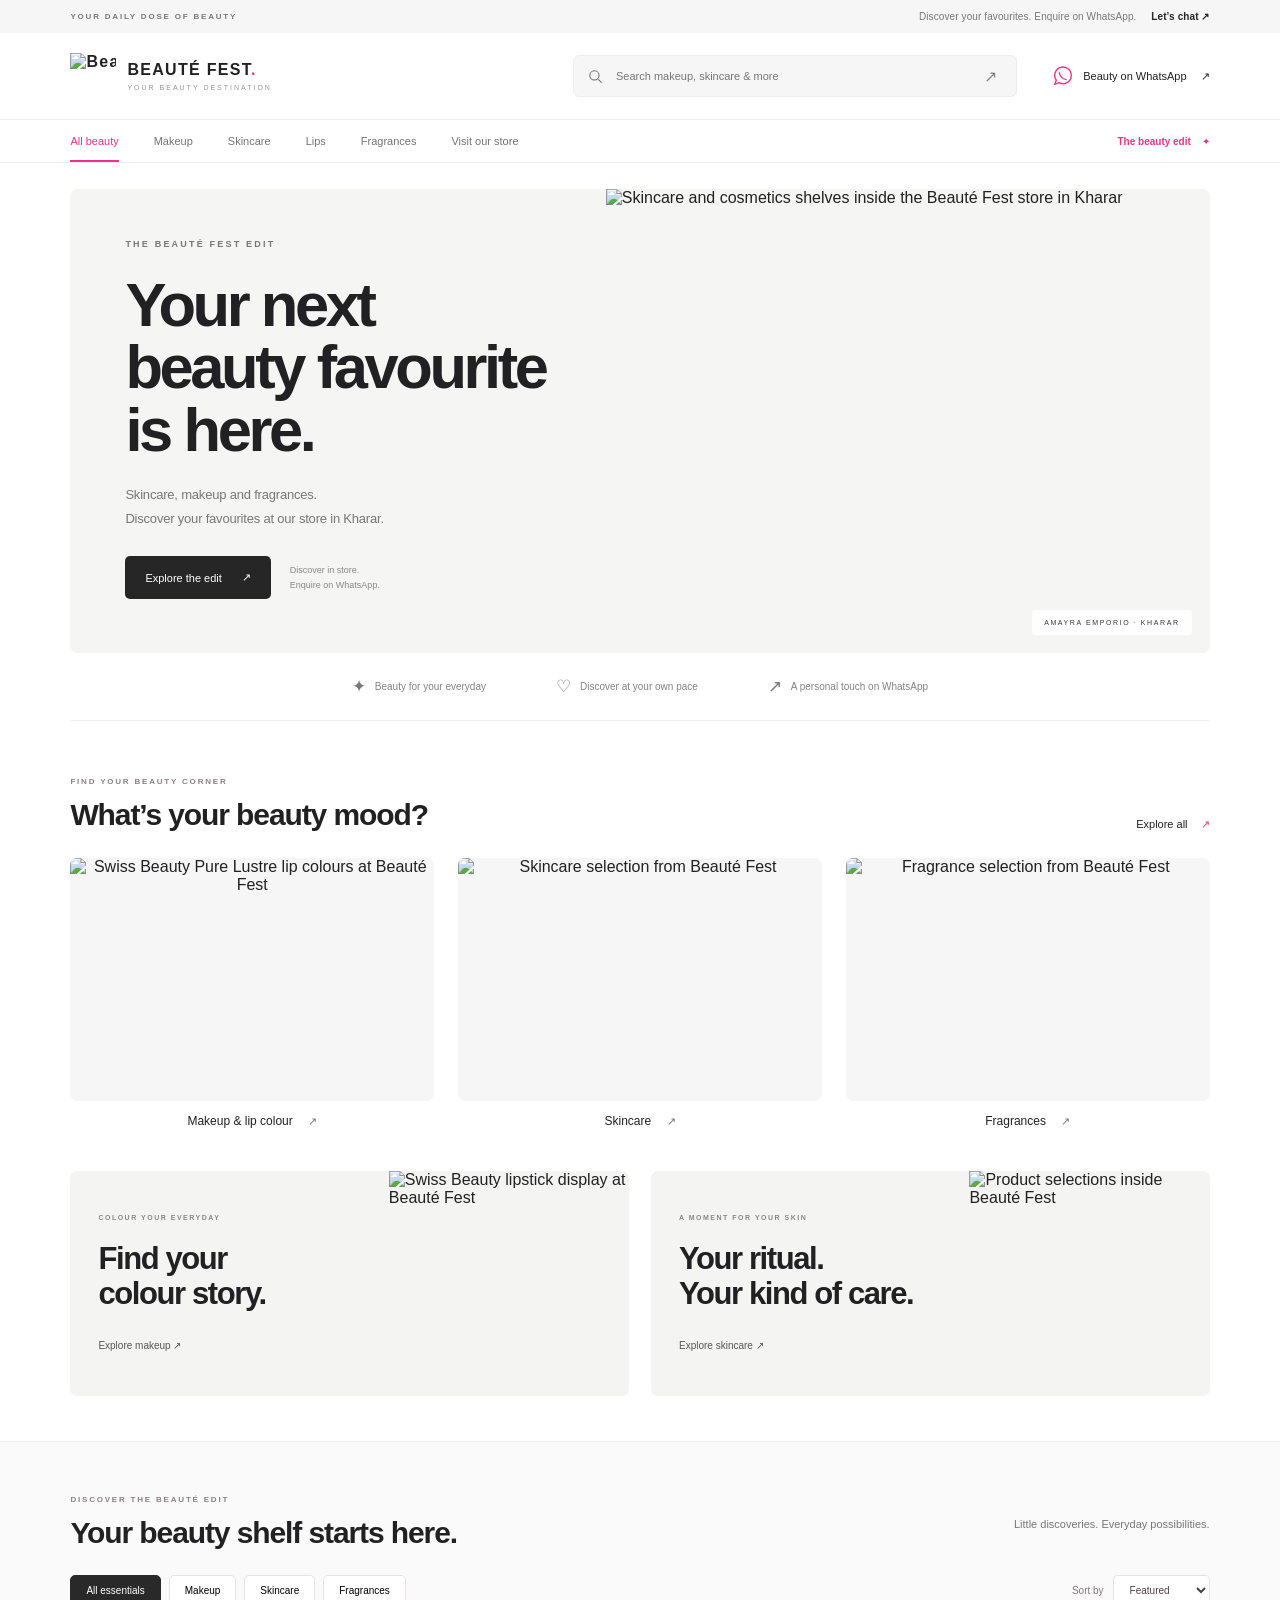
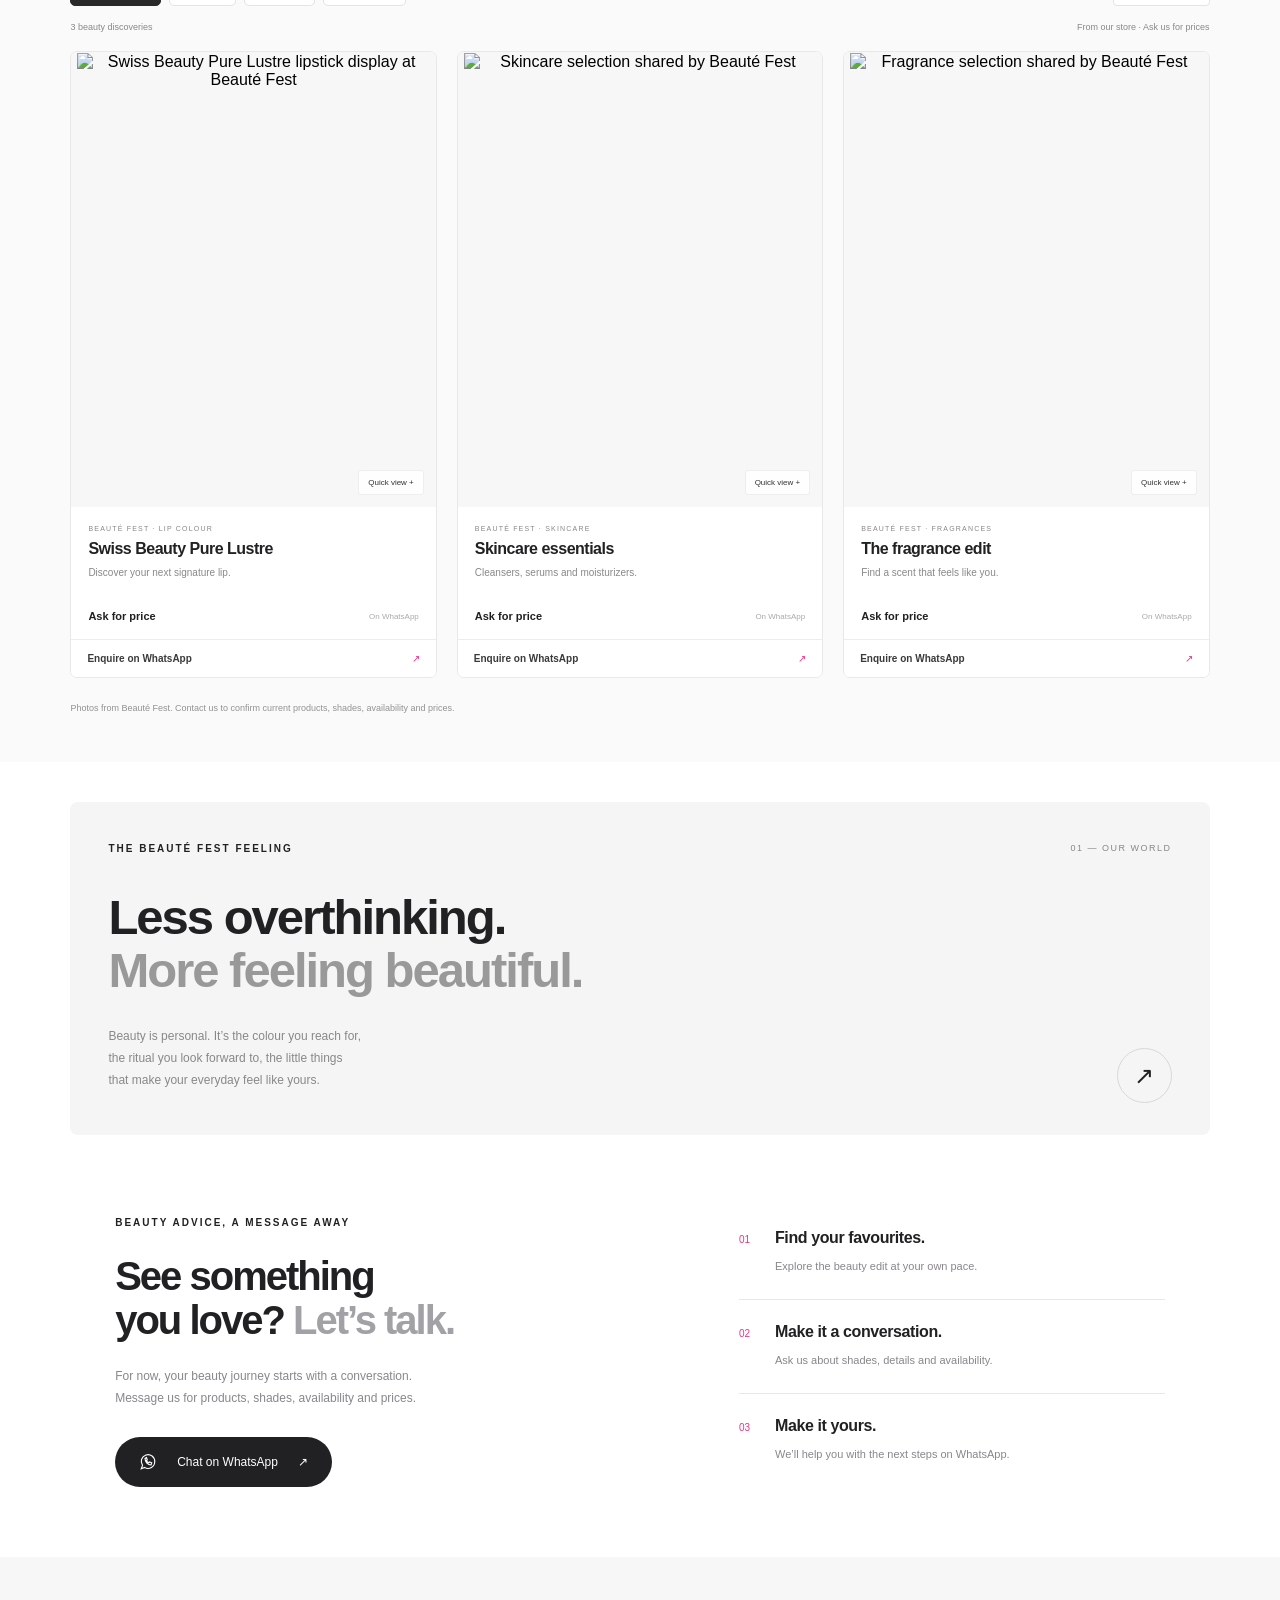
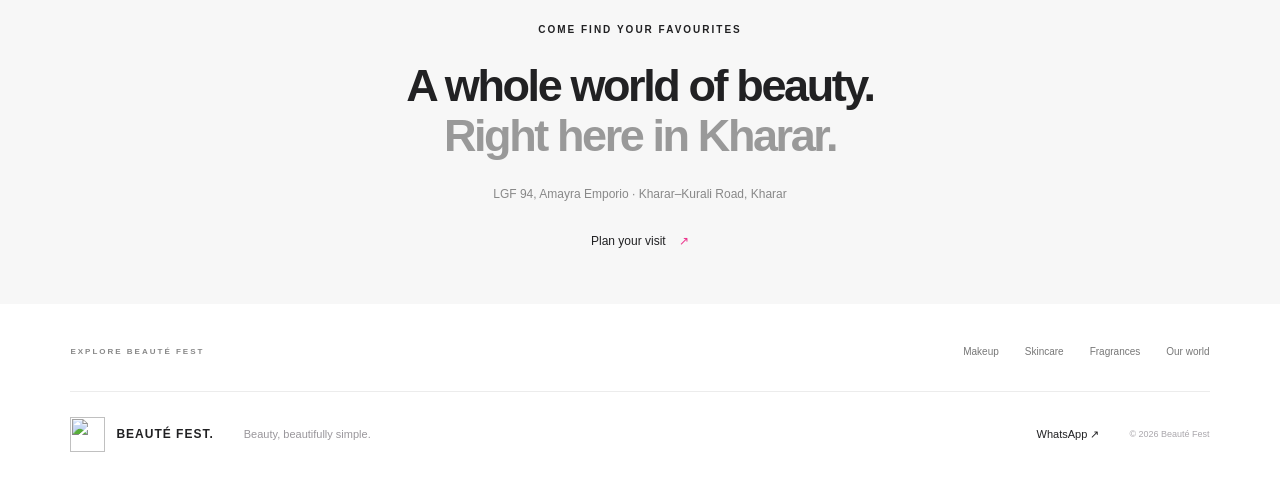
==== index.html @ ba9ee0a8 "Add the Beauté Fest client preview" ====
<!doctype html>
<html lang="en"><head><meta charset="UTF-8"><meta name="viewport" content="width=device-width,initial-scale=1"><meta name="theme-color" content="#ffffff"><meta name="description" content="Discover a fresh perspective on beauty at Beauté Fest. Explore makeup, skincare and everyday beauty essentials. Enquire directly on WhatsApp."><title>Beauté Fest — Your Beauty Destination</title><link rel="icon" href="assets/logo.png"><link rel="stylesheet" href="style.css"></head><body>
<div class="announcement"><span>YOUR DAILY DOSE OF BEAUTY</span><span>Discover your favourites. Enquire on WhatsApp. <a href="https://wa.me/919914193973" target="_blank" rel="noopener">Let’s chat ↗</a></span></div>
<header><div class="header-main"><a class="brand" href="#" aria-label="Beauté Fest home"><img src="assets/logo.png" alt="Beauté Fest logo"><span>BEAUTÉ FEST<span class="brand-dot">.</span><small>YOUR BEAUTY DESTINATION</small></span></a><form class="search" role="search"><svg viewBox="0 0 24 24" fill="none" stroke="currentColor" stroke-width="1.5" aria-hidden="true"><circle cx="10.5" cy="10.5" r="6.5"/><path d="m16 16 4.5 4.5"/></svg><input type="search" id="beauty-search" placeholder="Search makeup, skincare & more" aria-label="Search beauty essentials"><button type="submit" aria-label="Search">↗</button></form><a class="nav-contact" href="https://wa.me/919914193973" target="_blank" rel="noopener"><svg viewBox="0 0 24 24" fill="none" stroke="currentColor" stroke-width="1.5" aria-hidden="true"><path d="M21 11.5a9 9 0 0 1-13.5 7.8L3 21l1.7-4.5A9 9 0 1 1 21 11.5Z"/><path d="M8 8c0 4 4 8 8 8"/></svg>Beauty on WhatsApp <span>↗</span></a><button class="menu-toggle" aria-label="Open menu" aria-expanded="false">☰</button></div><div class="header-categories"><nav aria-label="Main navigation"><a class="active" href="#collection" data-nav-filter="All">All beauty</a><a href="#collection" data-nav-filter="Makeup">Makeup</a><a href="#collection" data-nav-filter="Skincare">Skincare</a><a href="#collection" data-nav-filter="Lips">Lips</a><a href="#collection" data-nav-filter="Fragrances">Fragrances</a><a href="#visit">Visit our store</a></nav><a class="nav-edit" href="#edits">The beauty edit <span>✦</span></a></div></header>
<main>
<section class="hero"><div class="hero-copy"><p class="eyebrow">THE BEAUTÉ FEST EDIT</p><h1>Your next<br>beauty favourite<br> is here.</h1><p class="hero-description">Skincare, makeup and fragrances.<br> Discover your favourites at our store in Kharar.</p><div class="hero-actions"><a class="button pink" href="#collection">Explore the edit <span>↗</span></a><span class="hero-side-note">Discover in store.<br>Enquire on WhatsApp.</span></div></div><div class="hero-visual"><img src="assets/store.jpg" alt="Skincare and cosmetics shelves inside the Beauté Fest store in Kharar"><span class="image-caption">AMAYRA EMPORIO · KHARAR</span></div><span class="hero-edition">BEAUTY, BEAUTIFULLY SIMPLE.</span></section>
<div class="service-strip"><span><b>✦</b> Beauty for your everyday</span><span><b>♡</b> Discover at your own pace</span><span><b>↗</b> A personal touch on WhatsApp</span></div>
<section class="category-section" aria-labelledby="category-title"><div class="section-heading compact"><div><p class="eyebrow">FIND YOUR BEAUTY CORNER</p><h2 id="category-title">What’s your beauty mood?</h2></div><a class="text-link" href="#collection" data-nav-filter="All">Explore all <span>↗</span></a></div><div class="category-grid"><a href="#collection" data-nav-filter="Makeup" class="category-tile"><span class="category-visual"><img src="assets/makeup-products.jpg" alt="Swiss Beauty Pure Lustre lip colours at Beauté Fest" loading="lazy"></span><span>Makeup & lip colour <i>↗</i></span></a><a href="#collection" data-nav-filter="Skincare" class="category-tile"><span class="category-visual"><img src="assets/skincare-products.jpg" alt="Skincare selection from Beauté Fest" loading="lazy"></span><span>Skincare <i>↗</i></span></a><a href="#collection" data-nav-filter="Fragrances" class="category-tile"><span class="category-visual"><img src="assets/fragrance-products.jpg" alt="Fragrance selection from Beauté Fest" loading="lazy"></span><span>Fragrances <i>↗</i></span></a></div></section>
<section class="editorial-pair" id="edits"><a class="edit-card colour-edit" href="#collection" data-nav-filter="Makeup"><div><p class="eyebrow">COLOUR YOUR EVERYDAY</p><h2>Find your<br>colour story.</h2><span class="text-link">Explore makeup ↗</span></div><img class="edit-photo lipstick" src="assets/makeup-products.jpg" alt="Swiss Beauty lipstick display at Beauté Fest" loading="lazy"></a><a class="edit-card care-edit" href="#collection" data-nav-filter="Skincare"><div><p class="eyebrow">A MOMENT FOR YOUR SKIN</p><h2>Your ritual.<br>Your kind of care.</h2><span class="text-link">Explore skincare ↗</span></div><img class="edit-photo serum" src="assets/store-advice.jpg" alt="Product selections inside Beauté Fest" loading="lazy"></a></section>
<section class="intro" id="collection"><div class="section-heading"><div><p class="eyebrow">DISCOVER THE BEAUTÉ EDIT</p><h2>Your beauty shelf starts here.</h2></div><p>Little discoveries. Everyday possibilities.</p></div><div class="collection-bar"><div class="filters" role="group" aria-label="Filter collection"><button class="selected" data-filter="All" aria-pressed="true">All essentials</button><button data-filter="Makeup" aria-pressed="false">Makeup</button><button data-filter="Skincare" aria-pressed="false">Skincare</button><button data-filter="Fragrances" aria-pressed="false">Fragrances</button></div><label class="sort-label">Sort by <select id="product-sort" aria-label="Sort products"><option value="featured">Featured</option><option value="az">Name: A–Z</option><option value="za">Name: Z–A</option></select></label></div><div class="results-line"><span id="result-count" aria-live="polite">3 beauty discoveries</span><span>From our store · Ask us for prices</span></div><div class="products" id="products"></div><div class="empty-state" id="empty-state" hidden><h3>No beauty matches just yet.</h3><p>Try “lipstick”, “skincare” or “fragrances”, or explore the full edit.</p><button class="button pink" id="reset-search">Explore all essentials ↗</button></div><p class="concept-note">Photos from Beauté Fest. Contact us to confirm current products, shades, availability and prices.</p></section>
<section class="statement" id="philosophy"><div class="statement-top"><p class="eyebrow">THE BEAUTÉ FEST FEELING</p><span>01 — OUR WORLD</span></div><h2>Less overthinking.<br><span>More feeling beautiful.</span></h2><div class="statement-bottom"><p>Beauty is personal. It’s the colour you reach for,<br>the ritual you look forward to, the little things<br>that make your everyday feel like yours.</p><a class="round-link" href="https://wa.me/919914193973?text=Hi%20Beaut%C3%A9%20Fest!%20I%27d%20love%20help%20finding%20my%20beauty%20essentials." target="_blank" rel="noopener" aria-label="Talk to Beauté Fest on WhatsApp">↗</a></div></section>
<section class="how"><div><p class="eyebrow">BEAUTY ADVICE, A MESSAGE AWAY</p><h2>See something<br>you love? <span>Let’s talk.</span></h2><p>For now, your beauty journey starts with a conversation.<br>Message us for products, shades, availability and prices.</p><a class="button dark" href="https://wa.me/919914193973?text=Hi%20Beaut%C3%A9%20Fest!%20I%27d%20like%20to%20explore%20your%20products." target="_blank" rel="noopener"><svg viewBox="0 0 24 24" fill="none" stroke="currentColor" stroke-width="1.5" aria-hidden="true"><path d="M21 11.5a9 9 0 0 1-13.5 7.8L3 21l1.7-4.5A9 9 0 1 1 21 11.5Z"/><path d="M8 7c0 5 4 9 8 9l1-3-3-1-1 1c-1.5-.5-2.5-1.5-3-3l1-1-1-3Z"/></svg>Chat on WhatsApp <span>↗</span></a></div><div class="steps"><div><span>01</span><div><h3>Find your favourites.</h3><p>Explore the beauty edit at your own pace.</p></div></div><div><span>02</span><div><h3>Make it a conversation.</h3><p>Ask us about shades, details and availability.</p></div></div><div><span>03</span><div><h3>Make it yours.</h3><p>We’ll help you with the next steps on WhatsApp.</p></div></div></div></section>
<section class="last-word" id="visit"><p class="eyebrow">COME FIND YOUR FAVOURITES</p><h2>A whole world of beauty.<br><span>Right here in Kharar.</span></h2><p class="store-address">LGF 94, Amayra Emporio · Kharar–Kurali Road, Kharar</p><a class="text-link" href="https://wa.me/919914193973?text=Hi%20Beaut%C3%A9%20Fest!%20I%27d%20like%20to%20visit.%20Could%20you%20confirm%20your%20opening%20hours%3F" target="_blank" rel="noopener">Plan your visit <span>↗</span></a></section>
</main><footer><div class="footer-explore"><p class="eyebrow">EXPLORE BEAUTÉ FEST</p><a href="#collection" data-nav-filter="Makeup">Makeup</a><a href="#collection" data-nav-filter="Skincare">Skincare</a><a href="#collection" data-nav-filter="Fragrances">Fragrances</a><a href="#philosophy">Our world</a></div><div class="footer-main"><a class="brand" href="#"><img src="assets/logo.png" alt=""><span>BEAUTÉ FEST.</span></a><p>Beauty, beautifully simple.</p><a href="https://wa.me/919914193973" target="_blank" rel="noopener">WhatsApp ↗</a><span class="copyright">© <span id="year"></span> Beauté Fest</span></div></footer>
<dialog id="product-dialog" aria-labelledby="detail-name"><button class="close" aria-label="Close product details">×</button><div class="dialog-image"><img id="detail-image" src="assets/makeup-products.jpg" alt=""></div><div class="dialog-copy"><p class="eyebrow" id="detail-category"></p><h2 id="detail-name"></h2><p id="detail-description"></p><p class="detail-note">Photographed at Beauté Fest. Please confirm current availability, shades and prices with our team.</p><a id="detail-whatsapp" class="button pink" target="_blank" rel="noopener">Enquire on WhatsApp <span>↗</span></a></div></dialog><script src="app.js"></script></body></html>
---- style.css ----
:root{--pink:#ec328c;--ink:#212123;--gray:#77777c;--blush:#fff0f5}*{box-sizing:border-box}html{scroll-behavior:smooth;scroll-padding-top:110px}body{margin:0;background:white;color:var(--ink);font-family:-apple-system,BlinkMacSystemFont,"Helvetica Neue",Arial,sans-serif;-webkit-font-smoothing:antialiased}a{color:inherit;text-decoration:none}button{font:inherit;cursor:pointer}button,a{-webkit-tap-highlight-color:transparent}a:focus-visible,button:focus-visible{outline:3px solid var(--pink);outline-offset:5px}::selection{background:#ffc2de}.announcement{height:35px;display:flex;justify-content:center;align-items:center;gap:8px;background:#f9f4f6;font-size:11px;letter-spacing:.1px}.announcement a{font-weight:600}.announcement a span{margin-left:5px;color:var(--pink)}header{height:88px;padding:0 5.5%;display:flex;align-items:center;justify-content:space-between;background:#ffffffed;backdrop-filter:blur(16px);position:sticky;top:0;z-index:10;border-bottom:1px solid #ededed}.brand{display:flex;align-items:center;gap:11px;font-size:16px;font-weight:650;letter-spacing:1.3px;white-space:nowrap}.brand img{height:46px;width:46px;object-fit:contain}.brand-dot{color:var(--pink)}nav{display:flex;gap:34px;font-size:12px;color:#747479}nav a{padding:12px 0;transition:color .2s}nav a:hover,nav a.active{color:var(--ink)}.nav-contact{font-size:12px;border:1px solid #dedee1;border-radius:30px;padding:12px 20px}.nav-contact span{margin-left:18px}.menu-toggle{display:none;background:none;border:none;font-size:22px}.hero{position:relative;min-height:690px;padding:72px 5.5% 90px;display:grid;grid-template-columns:47% 53%;overflow:hidden}.eyebrow{font-size:10px;letter-spacing:2px;font-weight:600;line-height:1.5}.hero .eyebrow{display:flex;align-items:center;gap:9px;margin:0 0 28px}.eyebrow>span{height:5px;width:5px;background:var(--pink);border-radius:50%}h1{font-size:clamp(60px,6.2vw,100px);line-height:1.01;font-weight:600;letter-spacing:-5px;margin:0 0 27px}.hero-description{font-size:17px;line-height:1.65;letter-spacing:-.2px;color:#77747a}.hero-description em{font-style:normal;color:var(--ink)}.hero-actions{display:flex;align-items:center;gap:23px;margin-top:33px}.button{display:inline-flex;align-items:center;justify-content:center;gap:20px;border-radius:30px;padding:16px 24px;font-size:12px;font-weight:500;transition:transform .2s,background .2s}.button:hover{transform:translateY(-3px)}.pink{background:var(--pink);color:white}.pink:hover{background:#d7227a}.text-link{font-size:12px}.text-link span{margin-left:10px;color:var(--pink)}.hero-visual{position:relative;align-self:center;margin-left:18px;aspect-ratio:1.12;background:#fff0f3;border-radius:3px;overflow:hidden}.hero-visual>img{width:100%;height:100%;object-fit:cover}.image-caption{position:absolute;top:24px;left:25px;font-size:9px;letter-spacing:1.5px}.visual-label{position:absolute;bottom:23px;right:25px;text-align:right;font-size:13px;line-height:1.4;letter-spacing:-.3px}.hero-bottom{position:absolute;bottom:27px;left:5.5%;right:5.5%;display:flex;justify-content:space-between;align-items:center;font-size:9px;letter-spacing:1.8px;color:#8b898d}.hero-bottom a span{font-size:18px;margin-left:17px;color:var(--ink)}.intro{padding:88px 5.5% 70px;background:#f8f8f9}.section-heading{display:flex;justify-content:space-between;align-items:flex-end}.section-heading h2,h2{font-size:clamp(35px,4vw,58px);line-height:1.1;letter-spacing:-2.4px;font-weight:550;margin:18px 0 0}.section-heading h2 span{color:#919195}.section-heading>p{color:#77777c;font-size:13px;line-height:1.8;margin-bottom:4px}.collection-bar{display:flex;justify-content:space-between;align-items:center;margin:38px 0 28px;gap:20px}.filters{display:flex;gap:8px}.filters button{border:1px solid #dddde0;background:transparent;padding:10px 17px;font-size:11px;border-radius:24px;transition:all .2s}.filters button.selected{background:var(--ink);color:white;border-color:var(--ink)}.filters button:hover{border-color:var(--ink)}.collection-note{font-size:10px;color:#929297}.products{display:grid;grid-template-columns:repeat(4,1fr);gap:18px}.product{min-width:0;animation:enter .4s ease both}.product-picture{display:block;border:0;background:#f2e9ed;aspect-ratio:1/1.15;position:relative;overflow:hidden;width:100%;border-radius:5px}.product-picture img{height:100%;width:100%;object-fit:cover;transition:transform .5s}.product-picture:hover img{transform:scale(1.06)}.product-picture .badge{position:absolute;top:17px;left:17px;font-size:8px;letter-spacing:1px;background:#ffffffdf;padding:6px 8px}.product-plus{position:absolute;bottom:15px;right:15px;border-radius:50%;height:30px;width:30px;background:white;font-size:21px;font-weight:300;display:grid;place-items:center}.product-category{font-size:9px;letter-spacing:1.3px;color:#939097;margin:20px 0 9px}.product h3{font-size:17px;letter-spacing:-.5px;font-weight:550;margin:0 0 7px}.product-description{font-size:11px;color:#89858d;margin:0 0 17px;line-height:1.5}.product-enquire{font-size:11px;color:var(--pink)}.product-enquire span{margin-left:10px}.concept-note{font-size:10px;line-height:1.7;color:#969298;margin:30px 0 0}.statement{margin:24px 5.5% 0;padding:38px 44px 43px;background:#fce7ef;min-height:420px}.statement-top{display:flex;align-items:center;justify-content:space-between}.statement-top>span{font-size:9px;letter-spacing:1.5px;color:#8d767f}.statement h2{font-size:clamp(40px,5.1vw,75px);letter-spacing:-3px;margin-top:34px}.statement h2 span{color:#d75a8e}.statement-bottom{display:flex;align-items:flex-end;justify-content:space-between;margin-top:25px}.statement-bottom p{font-size:12px;line-height:1.8;color:#806c75}.round-link{display:grid;place-items:center;width:55px;height:55px;border:1px solid #dab0c2;border-radius:50%;font-size:24px}.round-link:hover{background:white}.how{padding:100px 9%;display:grid;grid-template-columns:1.3fr 1fr;gap:70px}.how h2{font-size:44px;margin:24px 0;letter-spacing:-2px}.how h2 span{color:#a1a1a6}.how>div>p:not(.eyebrow){font-size:12px;color:#89868c;line-height:1.8;margin-bottom:28px}.dark{background:var(--ink);color:white}.button svg{width:18px;height:18px}.steps{display:flex;flex-direction:column;justify-content:center}.steps>div{display:flex;gap:25px;padding:23px 0;border-bottom:1px solid #e8e8eb}.steps>div:last-child{border:0}.steps>div>span{font-size:10px;color:var(--pink);padding-top:5px}.steps h3{font-size:16px;font-weight:550;margin:0 0 10px;letter-spacing:-.4px}.steps p{font-size:11px;color:#89868c;margin:0;line-height:1.7}.last-word{background:#faf7f9;text-align:center;padding:70px 20px 75px}.last-word h2{font-size:54px;margin:24px 0}.last-word h2 span{color:#d9669c}footer{padding:40px 5.5%;display:flex;align-items:center;gap:30px;font-size:11px}footer .brand{font-size:12px;letter-spacing:1px}footer .brand img{width:35px;height:35px}footer p{color:#99969b;margin-right:auto}footer>a:not(.brand){font-size:11px}.copyright{color:#aaa7ac;font-size:9px}dialog{border:0;border-radius:12px;max-width:840px;width:90%;padding:0;box-shadow:0 25px 100px #0003;overflow:visible}dialog[open]{display:grid;grid-template-columns:1fr 1fr}dialog::backdrop{background:#2227;backdrop-filter:blur(5px)}.close{position:absolute;right:12px;top:12px;border:0;background:#ffffffd9;border-radius:50%;width:32px;height:32px;font-size:24px;z-index:1}.dialog-image{overflow:hidden;border-radius:12px 0 0 12px}.dialog-image img{width:100%;height:100%;object-fit:cover;min-height:400px}.dialog-copy{padding:60px 35px 40px}.dialog-copy h2{font-size:35px;letter-spacing:-1.5px;margin:15px 0 20px}.dialog-copy>p:not(.eyebrow){font-size:13px;color:#777;line-height:1.7}.dialog-copy .detail-note{font-size:10px!important;margin:24px 0}.dialog-copy .button{font-size:11px;padding:14px 18px}@keyframes enter{from{opacity:0;transform:translateY(12px)}to{opacity:1;transform:translateY(0)}}@media(min-width:1600px){main,header,footer,.announcement{max-width:1800px;margin:auto}}@media(max-width:1050px){h1{font-size:69px;letter-spacing:-3.7px}.hero{min-height:630px;padding-top:60px;grid-template-columns:48% 52%}.hero-actions{align-items:flex-start;flex-direction:column;gap:20px}.hero-visual{aspect-ratio:.88;margin-left:10px}.section-heading h2{font-size:44px}.how{padding:85px 6%;gap:40px}.products{gap:14px}.product h3{font-size:15px}.product-description{font-size:10px}nav{gap:22px}}@media(max-width:700px){.announcement{font-size:9px;height:32px;gap:5px}header{height:72px;padding:0 5%}.brand{font-size:13px;letter-spacing:1px;gap:8px}.brand img{width:39px;height:39px}.nav-contact{margin-left:auto;margin-right:15px;padding:10px 12px;font-size:10px}.nav-contact span{margin-left:8px}.menu-toggle{display:block;padding:4px}nav{display:none;position:absolute;top:72px;left:0;right:0;background:white;padding:26px;box-shadow:0 12px 18px #0001}nav.open{display:flex;flex-direction:column;gap:10px}.hero{padding:45px 5% 65px;display:block;min-height:0}.hero .eyebrow{font-size:8px;margin-bottom:23px}h1{font-size:62px;letter-spacing:-3.5px}.hero-description{font-size:15px;line-height:1.6;margin-bottom:25px}.hero-description br:nth-child(2){display:none}.hero-actions{flex-direction:row;align-items:center;gap:18px;margin-top:24px}.button{font-size:10px;padding:15px 18px;gap:12px}.hero-actions .text-link{font-size:10px;max-width:110px;line-height:1.7}.hero-visual{margin:35px 0 0;aspect-ratio:1.15}.image-caption{font-size:8px;top:20px;left:20px}.visual-label{font-size:11px;right:20px;bottom:20px}.hero-bottom{bottom:22px;left:5%;right:5%;font-size:7px;letter-spacing:1px}.intro{padding:55px 5% 45px}.section-heading{display:block}.section-heading h2{font-size:38px;letter-spacing:-1.8px}.section-heading>p{font-size:12px;margin-top:21px}.collection-bar{display:block;margin:28px 0 20px}.filters{gap:6px;overflow-x:auto;padding:2px 0}.filters button{font-size:10px;padding:10px 12px;white-space:nowrap}.collection-note{display:block;margin-top:15px;font-size:9px}.products{grid-template-columns:repeat(2,1fr);gap:26px 13px}.product-picture{aspect-ratio:.87}.product-picture .badge{top:11px;left:10px;font-size:6px;padding:5px}.product-plus{width:26px;height:26px;right:10px;bottom:10px}.product-category{font-size:8px;margin-top:15px}.product h3{font-size:15px}.product-description{min-height:30px;font-size:10px}.concept-note{font-size:9px}.statement{margin:16px 5% 0;padding:25px 23px;min-height:0}.statement-top .eyebrow{font-size:8px;letter-spacing:1.3px}.statement-top>span{font-size:7px;letter-spacing:.5px}.statement h2{font-size:36px;letter-spacing:-1.8px;margin-top:30px}.statement-bottom p{font-size:10px;line-height:1.9}.statement-bottom p br{display:none}.statement-bottom p{max-width:220px}.round-link{height:40px;width:40px;flex-shrink:0;font-size:20px;margin-left:12px}.how{display:block;padding:60px 7%}.how h2{font-size:38px}.how .eyebrow{font-size:8px;letter-spacing:1.5px}.how>div>p:not(.eyebrow){font-size:11px}.how>div>p br{display:none}.steps{margin-top:30px}.steps h3{font-size:15px}.last-word{padding:55px 20px}.last-word .eyebrow{font-size:8px}.last-word h2{font-size:38px;letter-spacing:-1.8px}footer{padding:30px 5%;flex-wrap:wrap;gap:18px}footer p{display:none}footer>a:not(.brand){margin-left:auto;font-size:10px}.copyright{display:block;width:100%;text-align:center;margin-top:6px}dialog[open]{grid-template-columns:1fr;max-height:90dvh;overflow-y:auto}.dialog-image{height:230px;border-radius:12px 12px 0 0}.dialog-image img{min-height:0;height:230px}.dialog-copy{padding:28px}.dialog-copy h2{font-size:30px}.dialog-copy .eyebrow{margin:0}.dialog-copy .detail-note{margin:18px 0}}@media(prefers-reduced-motion:reduce){html{scroll-behavior:auto}*,*:before,*:after{animation:none!important;transition:none!important}}
.product-photo{position:absolute;inset:0;display:block;background-image:none;background-size:200% 200%;transition:transform .5s}.product-picture{aspect-ratio:1}.product-picture:hover .product-photo{transform:scale(1.055)}.dialog-image{background-image:none;background-size:200% 200%;min-height:400px}.dialog-image img{display:none}@media(max-width:700px){.dialog-image{min-height:0;height:290px}}
/* Storefront discovery */
.announcement{padding:0 5.5%;justify-content:space-between;background:#fce4ef;color:#5b3547;font-size:10px;height:33px}.announcement>span:first-child{font-size:8px;font-weight:650;letter-spacing:1.8px}.announcement a{margin-left:12px;color:#be226a}header{display:block;height:auto;padding:0;backdrop-filter:blur(18px)}.header-main{padding:20px 5.5%;display:flex;align-items:center;justify-content:space-between;gap:35px}.brand small{display:block;font-size:7px;letter-spacing:2px;font-weight:400;margin-top:5px;color:#9b9297}.search{display:flex;align-items:center;gap:12px;margin-left:auto;background:#f7f6f7;border:1px solid #eeecee;border-radius:6px;width:39%;min-width:240px;padding:0 13px}.search:focus-within{border-color:var(--pink);background:white}.search svg{width:17px;height:17px;color:#6e6970;flex-shrink:0}.search input{font:inherit;font-size:11px;width:100%;border:0;background:none;padding:14px 0;outline:none;min-width:0}.search button{border:0;background:none;font-size:16px;color:#868087;padding:6px}.nav-contact{display:flex;align-items:center;gap:9px;border:0;border-radius:5px;padding:0;white-space:nowrap;font-size:11px}.nav-contact svg{width:22px;height:22px;color:var(--pink)}.nav-contact span{margin-left:5px}.header-categories{border-top:1px solid #f0edf0;padding:0 5.5%;display:flex;align-items:center;justify-content:space-between}nav{gap:35px;font-size:11px}nav a{padding:15px 0;position:relative}nav a.active{color:var(--pink)}nav a.active:after{content:"";height:2px;background:var(--pink);position:absolute;bottom:0;left:0;right:0}.nav-edit{font-size:10px;color:var(--pink);font-weight:550}.nav-edit span{margin-left:8px}.hero{padding:0;display:grid;grid-template-columns:47% 53%;margin:26px 5.5% 0;min-height:0;background:#fce8f0;border-radius:8px;isolation:isolate}.hero-copy{padding:49px 0 54px 55px;z-index:1}.hero .eyebrow{letter-spacing:2.2px;font-size:9px;margin-bottom:22px;color:#b6326c}.hero h1{font-size:clamp(48px,4.8vw,74px);letter-spacing:-3.4px;line-height:1.02;margin-bottom:22px;font-weight:600}.hero-description{font-size:13px;max-width:300px;line-height:1.8;color:#8a6475}.hero-actions{margin-top:26px;gap:19px;flex-direction:row;align-items:center}.hero .button{border-radius:5px;font-size:11px;padding:15px 20px}.hero-side-note{font-size:9px;line-height:1.6;color:#a07b8c}.hero-visual{border-radius:0;margin:0;align-self:stretch;aspect-ratio:auto;background:#f9dfe8}.hero-visual>img{object-position:center;mix-blend-mode:multiply}.hero-visual .image-caption{top:auto;bottom:24px;right:23px;left:auto;color:#976979;font-size:7px;letter-spacing:1.6px}.hero-edition{position:absolute;right:23px;top:23px;font-size:7px;letter-spacing:1.8px;z-index:1;color:#8d5f71}.service-strip{display:flex;justify-content:center;gap:70px;margin:0 5.5%;padding:23px 0;border-bottom:1px solid #f0ebed;font-size:10px;color:#80757d}.service-strip span{display:flex;align-items:center;gap:9px}.service-strip b{font-size:17px;font-weight:400;color:#d33d83}.category-section{padding:47px 5.5% 43px}.section-heading h2,.compact h2{font-size:30px;letter-spacing:-1.1px;margin-top:10px}.section-heading>.text-link{font-size:11px}.section-heading .eyebrow{font-size:8px;letter-spacing:1.8px;color:#8f7e88}.category-grid{display:grid;grid-template-columns:repeat(5,1fr);gap:29px;margin-top:27px}.category-tile{display:block;text-align:center}.category-visual{display:block;width:100%;aspect-ratio:1.15;border-radius:50%;background-image:none;background-size:200% 200%;background-position:var(--pos);transition:transform .3s}.category-tile:hover .category-visual{transform:translateY(-5px)}.category-tile>span:last-child{display:block;font-size:12px;margin-top:14px;font-weight:500}.category-tile i{font-style:normal;margin-left:12px;color:#d33d83;font-size:11px}.category-visual.lips{filter:saturate(1.2)}.editorial-pair{display:grid;grid-template-columns:1fr 1fr;gap:22px;padding:0 5.5% 45px}.edit-card{min-height:225px;position:relative;overflow:hidden;border-radius:7px;background:#f9e3ed;display:flex;align-items:center}.edit-card>div{padding:28px 28px;z-index:1;width:65%}.edit-card .eyebrow{font-size:7px;letter-spacing:1.5px;color:#a55275;margin:0 0 17px}.edit-card h2{font-size:31px;font-weight:550;letter-spacing:-1.4px;margin:0 0 24px;line-height:1.13}.edit-card .text-link{font-size:10px}.care-edit{background:#f4edf1}.edit-photo{position:absolute;right:0;top:0;bottom:0;width:48%;background-image:none;background-size:200% 200%;mix-blend-mode:multiply;transition:transform .5s}.edit-card:hover .edit-photo{transform:scale(1.04)}.edit-photo.lipstick{background-position:0% 0%}.edit-photo.serum{background-position:100% 0%}.intro{padding:44px 5.5% 45px;background:#fbfafb;border-top:1px solid #f5f1f4}.intro .section-heading{align-items:center}.section-heading>p{font-size:11px;margin-top:20px}.collection-bar{margin:26px 0 16px}.filters button{border-radius:5px;font-size:10px;padding:9px 15px;background:white;border-color:#e8e1e5}.filters button.selected{background:#fce7f0;color:#ce2877;border-color:#f6bbd5}.sort-label{font-size:10px;color:#807780;display:flex;align-items:center;gap:9px}.sort-label select{font:inherit;color:#4b4148;background:white;border:1px solid #e8e1e5;padding:8px 12px;border-radius:4px}.results-line{display:flex;justify-content:space-between;align-items:center;font-size:9px;color:#9a8f97;margin:0 0 19px}.products{gap:20px}.product{background:white;border:1px solid #eee8ed;border-radius:7px;overflow:hidden}.product-picture{border-radius:0;aspect-ratio:1.05;background:#f8edf1}.product-picture .badge{font-size:7px;letter-spacing:.8px;top:13px;left:13px;border-radius:2px;background:#ffffffc9;color:#a35177}.product-plus{width:auto;height:auto;background:#ffffffed;bottom:12px;right:12px;padding:7px 9px;border-radius:3px;font-size:8px;font-weight:500}.product-category{font-size:7px;color:#a78696;margin:18px 17px 8px;letter-spacing:1.2px}.product h3{font-size:16px;margin:0 17px 7px;letter-spacing:-.5px}.product-description{margin:0 17px 14px;min-height:31px;font-size:10px;line-height:1.6;color:#94878f}.product-price{margin:0 17px 17px;display:flex;justify-content:space-between;align-items:center;font-size:11px;font-weight:550}.product-price small{font-size:8px;color:#aaa0a6;font-weight:400}.product-enquire{display:flex;justify-content:space-between;align-items:center;background:#ec328c;color:white;padding:13px 16px;margin:0;font-size:10px;font-weight:550;border-top:1px solid #f7e3ed;transition:background .2s}.product-enquire:hover{background:#cc1f74}.concept-note{font-size:9px;margin-top:23px}.empty-state{text-align:center;padding:50px 15px;border:1px dashed #e6cdda;background:#fff7fa;border-radius:8px}.empty-state[hidden]{display:none}.empty-state h3{font-size:22px;font-weight:550;letter-spacing:-.5px}.empty-state p{font-size:12px;color:#927f89;line-height:1.8;margin-bottom:25px}.statement{min-height:0;margin-top:40px;border-radius:8px;padding:29px 38px 32px}.statement h2{font-size:49px;letter-spacing:-2px;margin-top:25px}.statement-bottom{margin-top:16px}.how{padding-top:70px;padding-bottom:70px}.how h2{font-size:40px}.last-word{padding:55px 20px}.last-word h2{font-size:45px}footer{display:block;padding-top:34px;padding-bottom:25px}.footer-explore{display:flex;align-items:center;gap:26px;border-bottom:1px solid #ece5ea;padding:0 0 25px;margin-bottom:25px;font-size:10px;color:#897681}.footer-explore .eyebrow{margin-right:auto;font-size:8px;color:#a68998}.footer-main{display:flex;align-items:center;gap:30px}.footer-main>p{margin-right:auto}.footer-main>a:not(.brand){font-size:11px}.footer-main .copyright{font-size:9px}.dialog-copy .button{border-radius:5px}
@media(min-width:1600px){.hero{margin-left:auto;margin-right:auto;max-width:1602px}.service-strip{max-width:1602px;margin:auto}}
@media(max-width:1050px){.header-main{gap:22px}.brand{font-size:14px}.search{min-width:200px;width:35%}.nav-contact{font-size:10px}.nav-contact svg{width:18px}nav{gap:25px}.hero-copy{padding:40px 0 45px 34px}.hero h1{font-size:55px}.hero-description{font-size:12px;max-width:250px}.hero-actions{gap:15px}.hero-side-note{font-size:8px}.hero .button{font-size:10px;padding:14px 15px}.hero-visual{aspect-ratio:auto}.service-strip{gap:35px;font-size:9px}.category-grid{gap:23px}.edit-card{min-height:210px}.edit-card>div{padding-left:23px}.edit-card h2{font-size:27px}.section-heading h2{font-size:28px}.product h3{font-size:14px}.product-enquire{font-size:9px;padding:13px}.product-price{font-size:10px}.products{gap:13px}.intro .section-heading>p{font-size:10px;max-width:200px;text-align:right}.sort-label{font-size:9px}.sort-label select{padding:8px}.statement h2{font-size:45px}}
@media(max-width:700px){html{scroll-padding-top:170px}.announcement{padding:0 5%;justify-content:center;height:29px;font-size:8px}.announcement>span:first-child{display:none}.announcement a{margin-left:5px}.header-main{padding:12px 5% 13px;display:grid;grid-template-columns:1fr auto auto;gap:12px}.brand{font-size:12px;gap:7px}.brand small{font-size:5px;letter-spacing:1.4px;margin-top:4px}.brand img{height:34px;width:34px}.nav-contact{font-size:0;margin:0;padding:0}.nav-contact svg{height:23px;width:23px}.nav-contact span{display:none}.menu-toggle{display:block;padding:0;font-size:22px}.search{grid-column:1/-1;grid-row:2;width:100%;min-width:0;margin:0;padding:0 11px;gap:9px}.search input{font-size:10px;padding:11px 0}.search svg{height:15px;width:15px}.search button{font-size:14px}.header-categories{padding:0 5%;overflow:visible;min-height:34px}.header-categories nav{display:flex;position:static;box-shadow:none;padding:0;background:none;flex-direction:row;gap:21px;overflow:auto;white-space:nowrap;width:100%;font-size:9px}.header-categories nav a{padding:11px 0}.header-categories nav.open{display:grid;grid-template-columns:1fr 1fr;gap:0 20px;padding:12px 0}.nav-edit{display:none}.hero{margin:14px 4% 0;display:grid;grid-template-columns:1fr;overflow:hidden;border-radius:7px}.hero-copy{padding:29px 24px 21px}.hero .eyebrow{font-size:7px;letter-spacing:1.7px;margin-bottom:15px}.hero h1{font-size:48px;line-height:1.02;letter-spacing:-2.8px;margin-bottom:16px}.hero h1 br:nth-of-type(2){display:none}.hero h1 br:nth-of-type(2):after{content:" "}.hero-description{font-size:11px;line-height:1.75;max-width:270px;margin:0 0 20px}.hero-description br{display:none}.hero-actions{margin:0;gap:16px}.hero .button{font-size:9px;border-radius:4px;padding:13px 17px}.hero-side-note{font-size:8px}.hero-visual{margin:0;height:238px;aspect-ratio:auto;background:#fae0e8}.hero-visual>img{object-fit:cover;object-position:50% 60%;width:100%}.hero-visual .image-caption{font-size:6px;right:15px;bottom:14px}.hero-edition{top:15px;right:15px;font-size:5px;letter-spacing:1px}.service-strip{margin:0 5%;padding:17px 0;gap:16px;justify-content:space-between;font-size:7px;line-height:1.5}.service-strip span{gap:5px;max-width:95px}.service-strip b{font-size:13px}.category-section{padding:32px 5%}.section-heading h2,.compact h2{font-size:25px;letter-spacing:-1px;margin-top:8px}.section-heading .eyebrow{font-size:7px;letter-spacing:1.4px}.compact{display:flex;align-items:flex-end;gap:16px}.compact h2{max-width:250px}.section-heading>.text-link{font-size:9px;white-space:nowrap;margin-bottom:5px}.category-grid{grid-template-columns:repeat(5,minmax(0,1fr));gap:10px;margin-top:23px}.category-visual{aspect-ratio:1;border-radius:50%}.category-tile>span:last-child{font-size:8px;line-height:1.4;margin-top:10px}.category-tile i{display:none}.editorial-pair{padding:0 5% 30px;gap:12px}.edit-card{min-height:227px;display:block}.edit-card>div{width:100%;padding:17px 15px;position:relative;z-index:1}.edit-card .eyebrow{font-size:6px;letter-spacing:1px;margin-bottom:9px;max-width:100px;line-height:1.6}.edit-card h2{font-size:22px;letter-spacing:-1px;margin-bottom:12px;line-height:1.1}.edit-card .text-link{font-size:8px}.edit-photo{width:60%;height:105px;top:auto;bottom:-9px;right:-6px}.care-edit .edit-photo{width:65%;height:120px;bottom:-15px}.intro{padding:30px 5% 33px}.intro .section-heading{display:block}.intro .section-heading h2{font-size:26px;max-width:280px;line-height:1.1}.intro .section-heading>p{font-size:10px;text-align:left;max-width:none;margin:13px 0 0}.collection-bar{display:flex;flex-wrap:wrap;justify-content:space-between;margin:20px 0 13px;gap:13px}.filters{gap:5px;overflow:auto;width:100%}.filters button{font-size:9px;padding:8px 12px}.sort-label{margin-left:auto;font-size:8px}.sort-label select{font-size:9px;padding:6px 8px}.results-line{font-size:8px;gap:10px;line-height:1.6;margin-bottom:14px}.results-line>span:last-child{max-width:150px;text-align:right}.products{gap:14px 10px}.product-picture{aspect-ratio:.98}.product-picture .badge{font-size:5px;top:9px;left:9px;padding:4px 5px}.product-plus{font-size:6px;padding:5px 6px;bottom:8px;right:8px}.product-category{margin:13px 12px 6px;font-size:6px;letter-spacing:.7px}.product h3{font-size:14px;margin:0 12px 7px;letter-spacing:-.4px}.product-description{font-size:9px;margin:0 12px 12px;min-height:29px}.product-price{font-size:10px;margin:0 12px 12px;flex-wrap:wrap;gap:4px}.product-price small{font-size:7px}.product-enquire{font-size:8px;padding:11px 12px}.product-enquire span{margin-left:2px}.concept-note{font-size:8px;margin-top:18px}.statement{margin:26px 5% 0;padding:23px}.statement h2{font-size:33px;letter-spacing:-1.7px;margin-top:25px}.statement-top>span{font-size:6px}.statement-top .eyebrow{font-size:7px}.statement-bottom p{font-size:10px}.how{padding:43px 7%}.how h2{font-size:34px}.last-word{padding:40px 20px}.last-word h2{font-size:33px}.footer-explore{gap:15px;flex-wrap:wrap;font-size:9px;padding-bottom:20px;margin-bottom:20px}.footer-explore .eyebrow{width:100%;margin:0}.footer-main{flex-wrap:wrap;gap:15px}.footer-main>p{display:none}.footer-main>a:not(.brand){margin-left:auto;font-size:9px}.footer-main .copyright{width:100%;text-align:center;font-size:8px}.dialog-copy .button{font-size:10px}.empty-state{padding:30px 14px}.empty-state p{font-size:10px}}
/* White-led palette and original store photography. */
.announcement{background:#f6f6f6;color:#777}.announcement a{color:#262626}.hero{background:#f5f5f4}.hero .eyebrow{color:#797679}.hero-description{color:#777}.hero-side-note{color:#888}.hero-visual{background:#f5f5f4}.hero-visual>img{mix-blend-mode:normal;object-position:58% 45%}.hero-edition{display:none}.hero-visual .image-caption{background:#fffffff0;padding:9px 12px;color:#373737;bottom:18px;right:18px;border-radius:3px}.hero .button{background:#262626}.hero .button:hover{background:#444}.service-strip{color:#858185}.service-strip b{color:#777}.category-grid{grid-template-columns:repeat(3,1fr);gap:24px}.category-visual{aspect-ratio:1.5;border-radius:7px;background:#f6f6f6;overflow:hidden}.category-visual img{display:block;width:100%;height:100%;object-fit:cover;object-position:center 55%;transition:transform .4s}.category-tile:hover .category-visual{transform:none}.category-tile:hover img{transform:scale(1.035)}.category-tile>span:last-child{font-size:12px;margin-top:13px}.category-tile i{color:#777}.edit-card,.care-edit{background:#f4f4f3}.edit-card .eyebrow{color:#888}.edit-photo{background-image:none;object-fit:cover;mix-blend-mode:normal;object-position:center 65%;width:43%}.edit-card>div{width:57%}.edit-card .text-link{color:#555}.intro{background:#fafafa;border-top-color:#f0f0f0}.filters button.selected{background:#292929;color:white;border-color:#292929}.results-line{color:#888}.products{grid-template-columns:repeat(3,minmax(0,1fr))}.product{border-color:#e8e8e8}.product-picture{aspect-ratio:4/5;background:#f7f7f7}.product-picture .product-real-photo{width:100%;height:100%;object-fit:contain;display:block}.product-picture .badge{display:none}.product-plus{color:#333;background:#ffffffed;border:1px solid #eee}.product-category{color:#8b858a}.product-description{color:#888}.product-price small{color:#aaa}.product-enquire{background:white;color:#3a3a3a;border-top:1px solid #ededed}.product-enquire span{color:var(--pink)}.product-enquire:hover{background:#f7f7f7}.concept-note{color:#929292}.statement{background:#f5f5f5}.statement h2 span{color:#999}.statement-top>span,.statement-bottom p{color:#888}.round-link{border-color:#d8d8d8}.last-word{background:#f7f7f7}.last-word h2 span{color:#999}.store-address{font-size:12px;color:#888;line-height:1.8;margin-bottom:25px}.footer-explore{color:#777;border-color:#ececec}.footer-explore .eyebrow{color:#888}.empty-state{border-color:#ddd;background:white}.empty-state p{color:#888}.dialog-image{background:none;min-height:0;display:flex;align-items:center;background:#f5f5f5}.dialog-image #detail-image{display:block;width:100%;height:auto;min-height:0;object-fit:contain}.dialog-copy .detail-note{color:#888}.dialog-copy .button{background:#252525}.pink{background:#ec328c}
@media(max-width:700px){.hero-visual{height:280px}.hero-visual>img{object-position:50% 40%}.hero-visual .image-caption{font-size:6px;padding:7px 9px;right:12px;bottom:12px}.hero-description{max-width:280px}.category-grid{grid-template-columns:repeat(3,minmax(0,1fr));gap:12px}.category-visual{aspect-ratio:4/5;border-radius:5px}.category-visual img{object-fit:cover;object-position:center 55%}.category-tile>span:last-child{font-size:9px}.edit-card{min-height:235px}.edit-card>div{width:100%;padding-bottom:115px}.edit-photo{width:60%;height:105px;right:0;bottom:0;object-position:center 65%;border-radius:5px 0 0 0}.care-edit .edit-photo{width:65%;height:110px;bottom:0}.products{grid-template-columns:repeat(2,minmax(0,1fr))}.product-picture{aspect-ratio:4/5}.dialog-image{height:auto;max-height:42vh;overflow:hidden}.dialog-image #detail-image{height:100%;max-height:42vh;width:100%;object-fit:contain}.store-address{font-size:10px;max-width:290px;margin:0 auto 25px}}
.hero-visual{min-height:0}.hero-visual>img{position:absolute;inset:0;width:100%;height:100%}
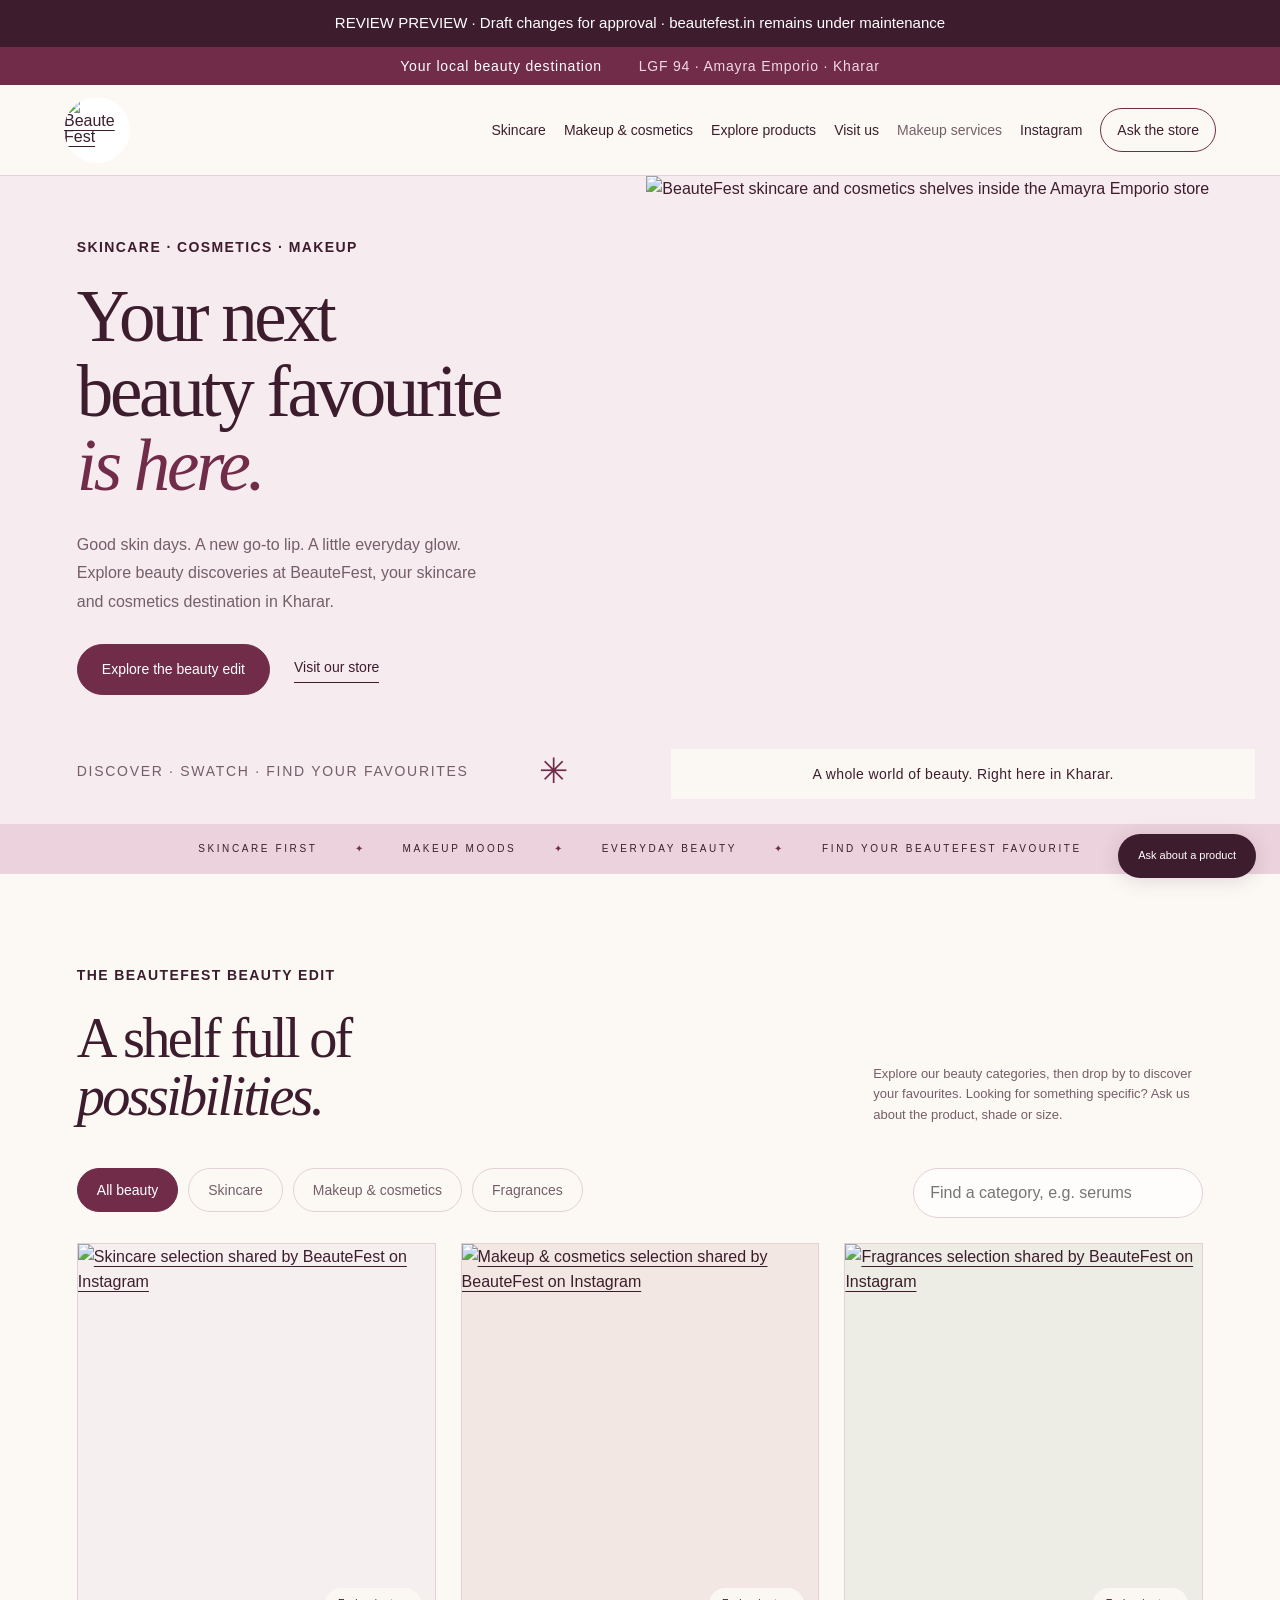
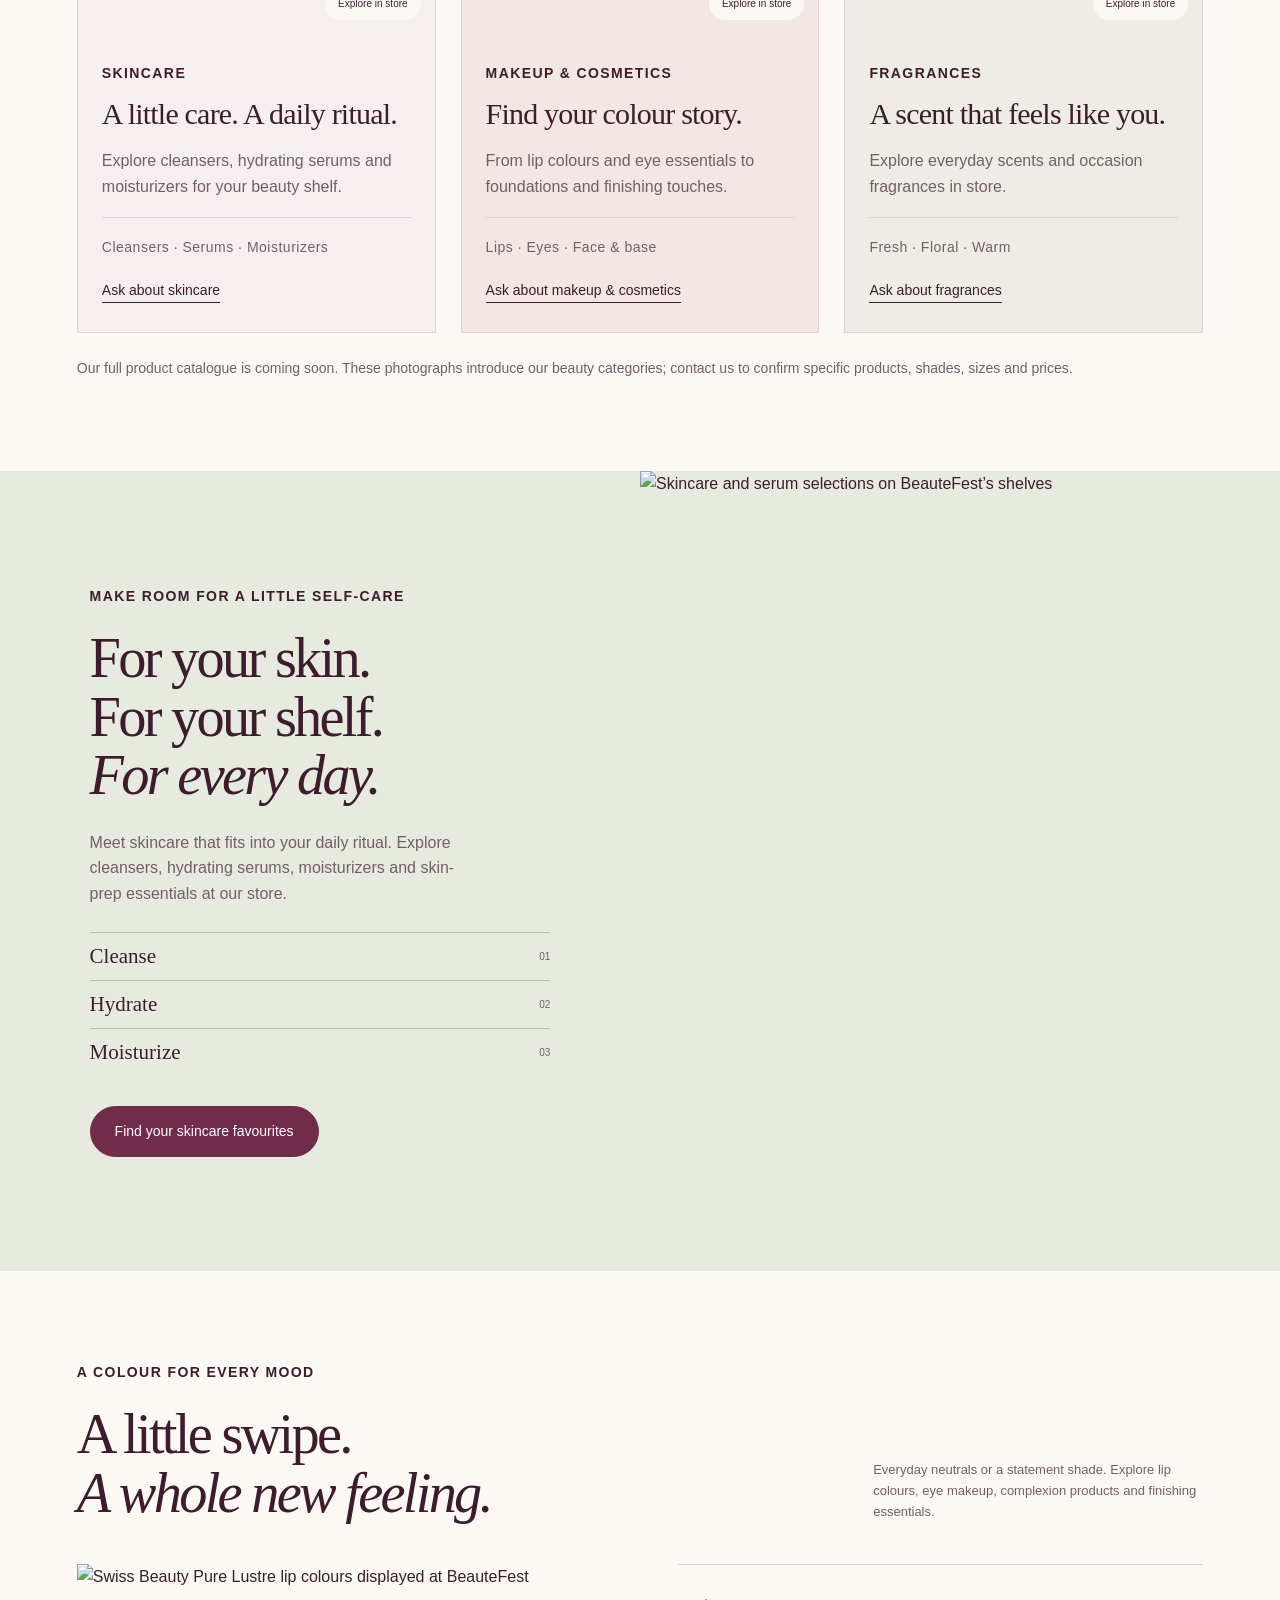
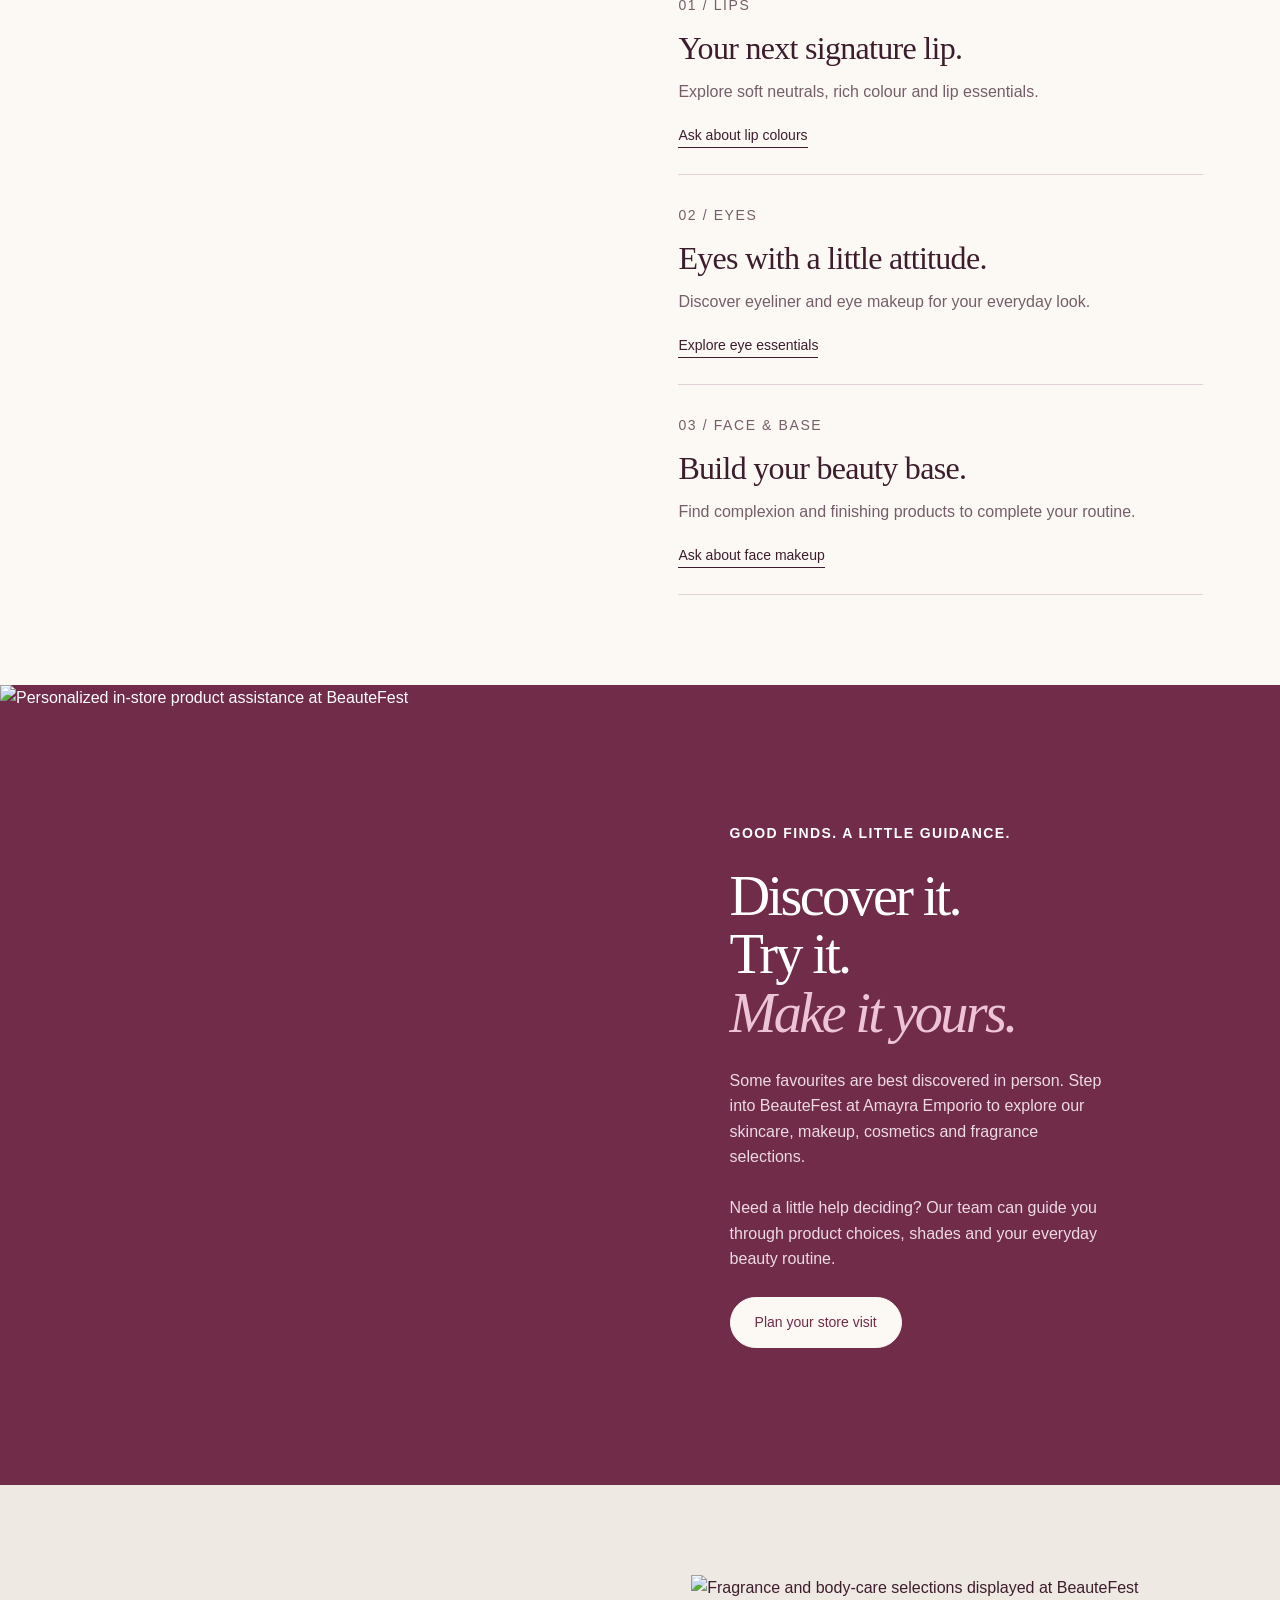
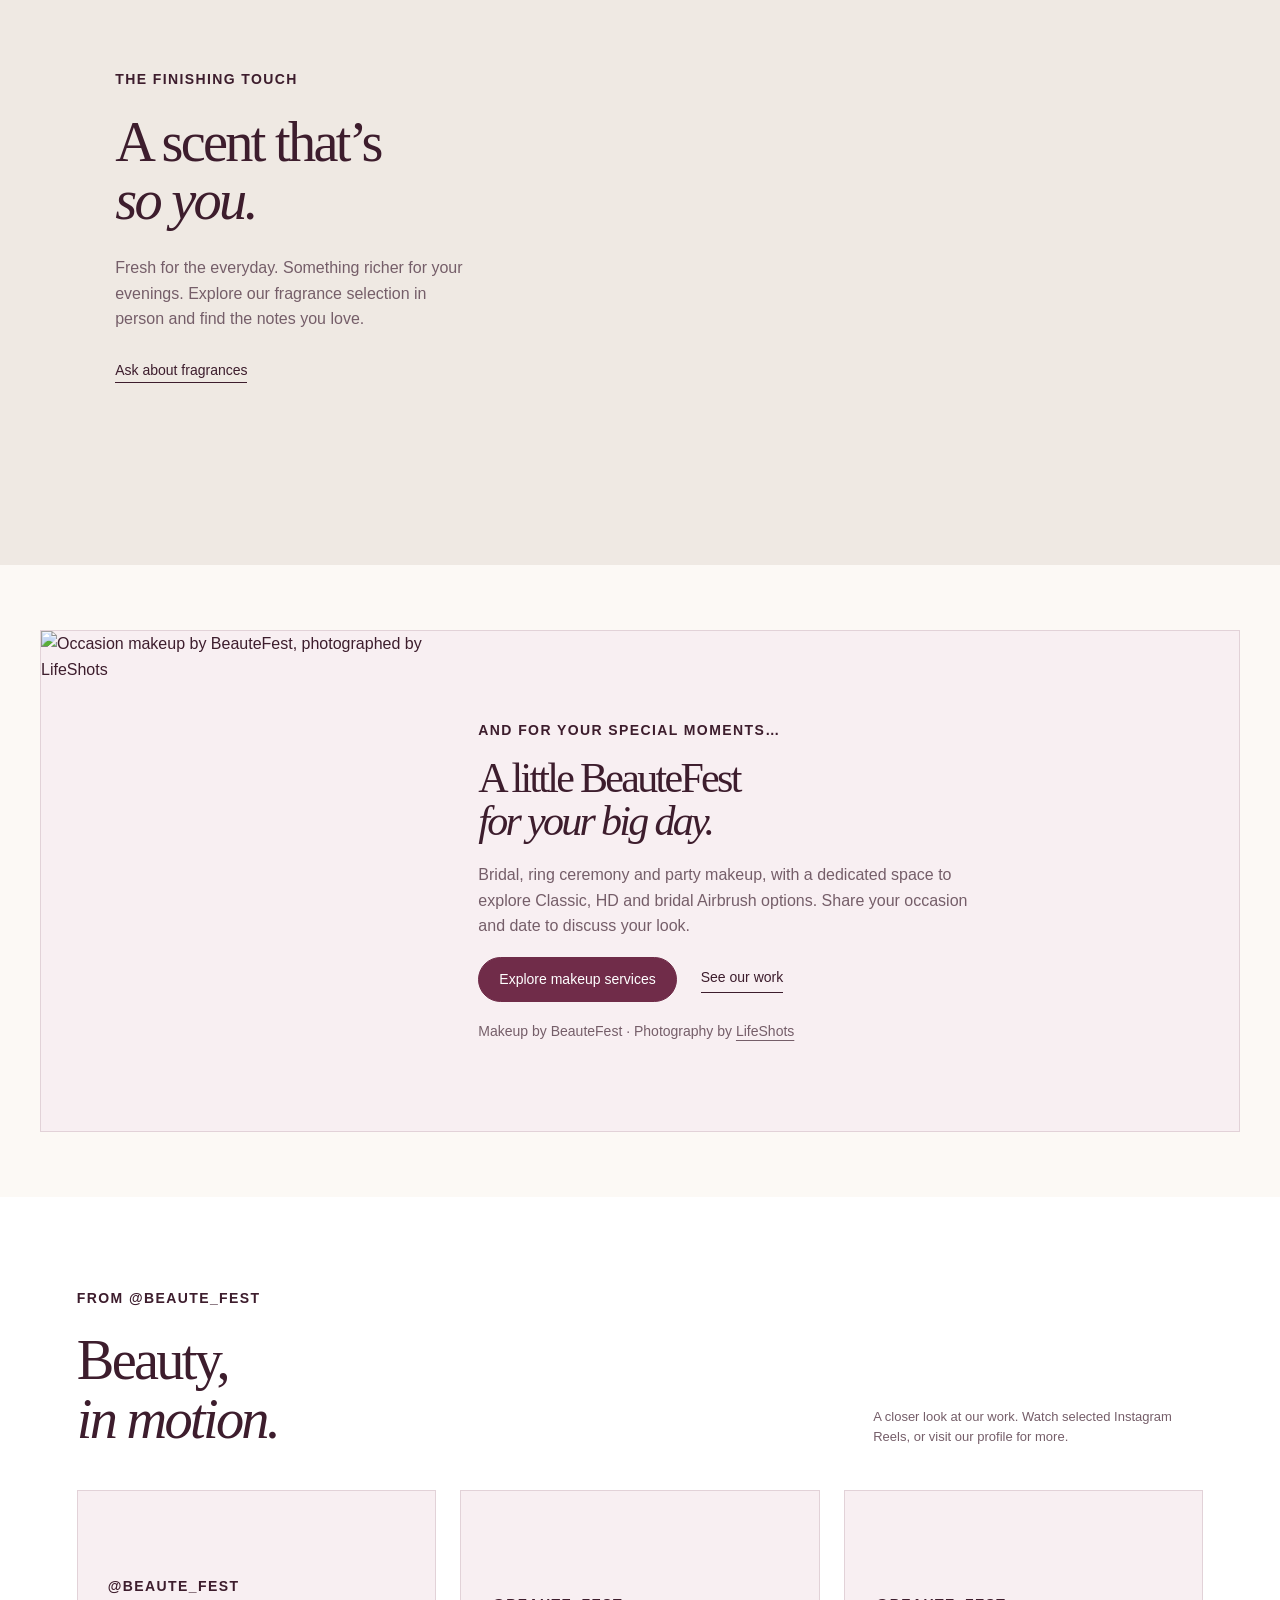
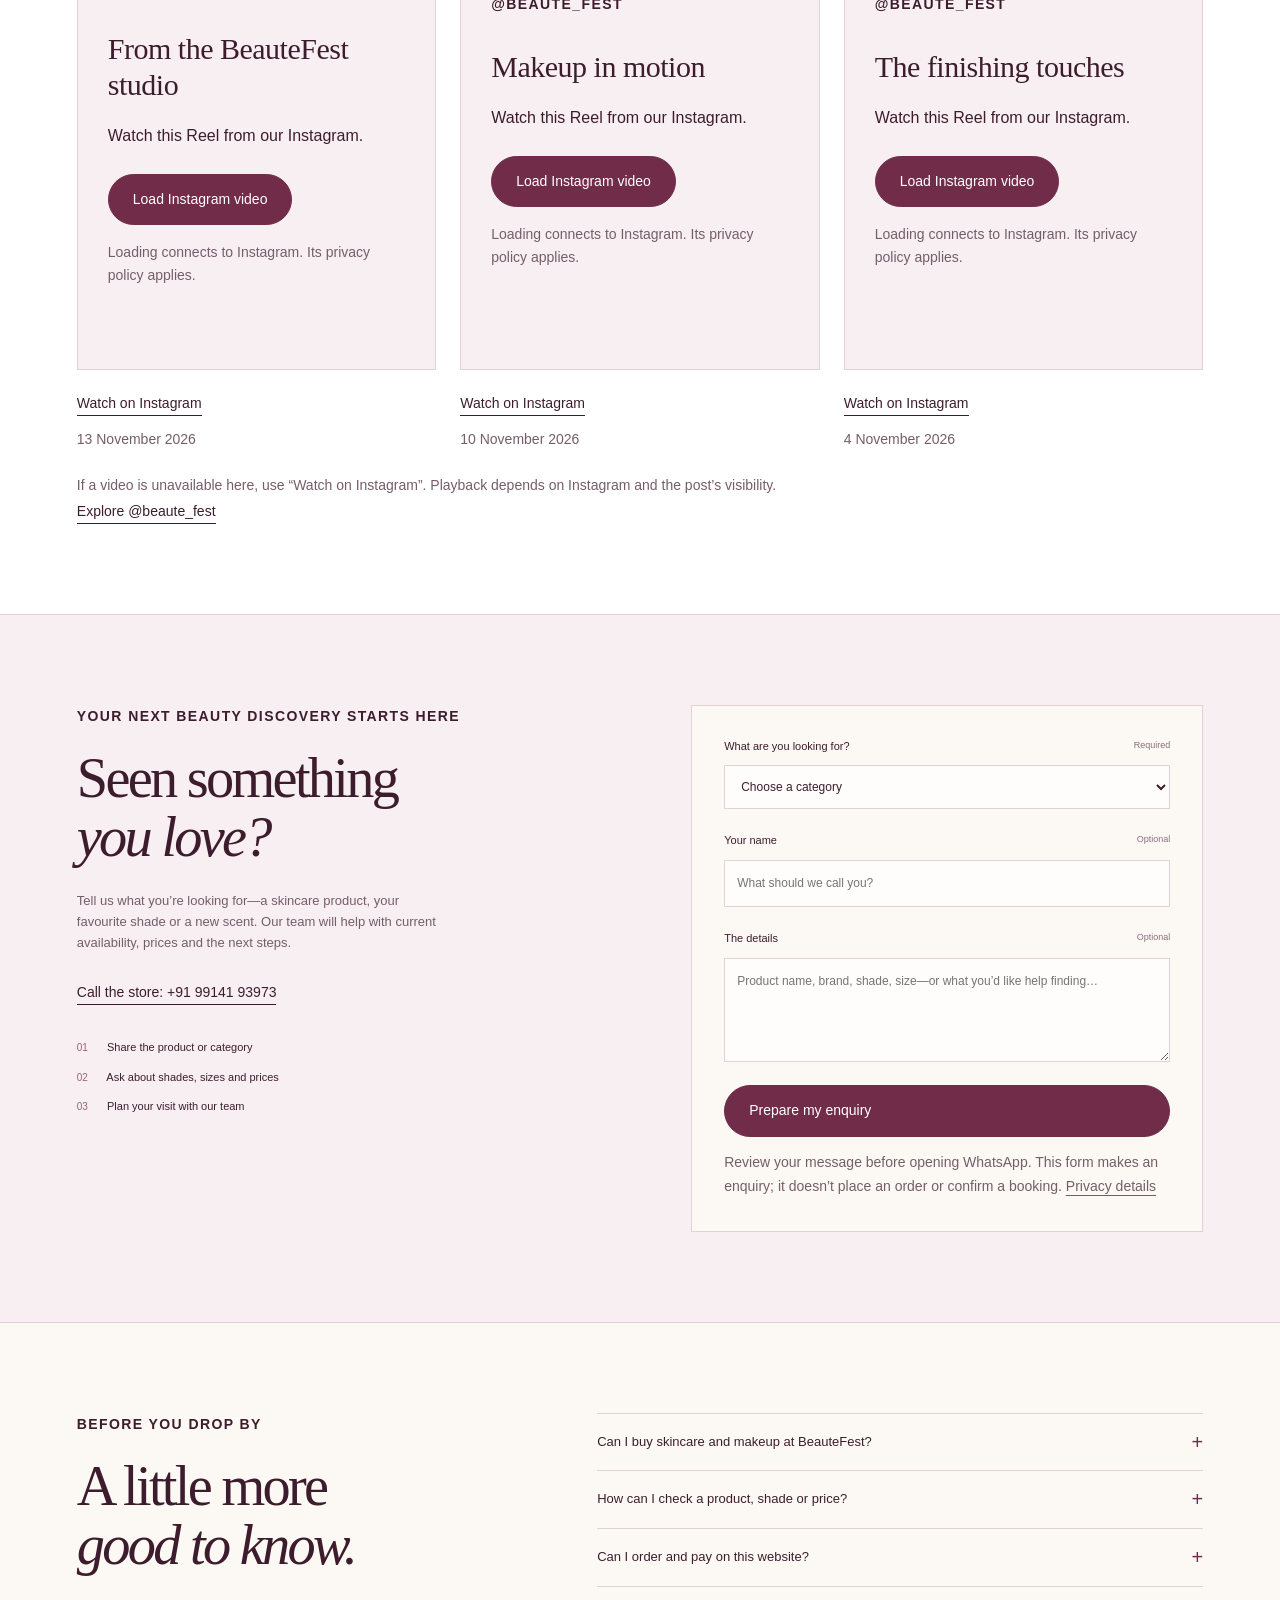
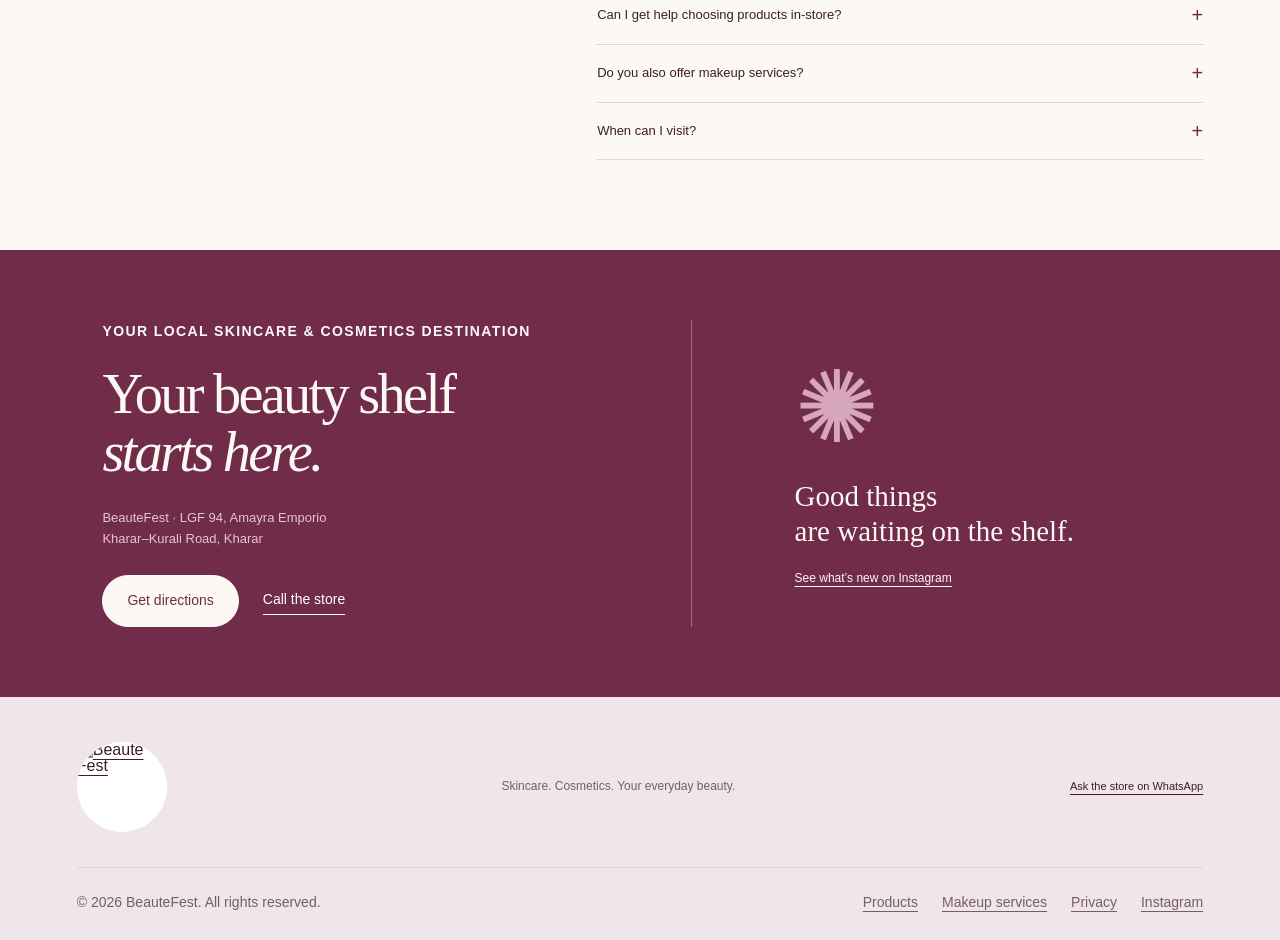
==== commit 95318d6e: "Stage BeauteFest relaunch for review without publishing production" ====
--- a/index.html
+++ b/index.html
@@ -1,15 +1,13 @@
-<!doctype html>
-<html lang="en"><head><meta charset="UTF-8"><meta name="viewport" content="width=device-width,initial-scale=1"><meta name="theme-color" content="#ffffff"><meta name="description" content="Discover a fresh perspective on beauty at Beauté Fest. Explore makeup, skincare and everyday beauty essentials. Enquire directly on WhatsApp."><title>Beauté Fest — Your Beauty Destination</title><link rel="icon" href="assets/logo.png"><link rel="stylesheet" href="style.css"></head><body>
-<div class="announcement"><span>YOUR DAILY DOSE OF BEAUTY</span><span>Discover your favourites. Enquire on WhatsApp. <a href="https://wa.me/919914193973" target="_blank" rel="noopener">Let’s chat ↗</a></span></div>
-<header><div class="header-main"><a class="brand" href="#" aria-label="Beauté Fest home"><img src="assets/logo.png" alt="Beauté Fest logo"><span>BEAUTÉ FEST<span class="brand-dot">.</span><small>YOUR BEAUTY DESTINATION</small></span></a><form class="search" role="search"><svg viewBox="0 0 24 24" fill="none" stroke="currentColor" stroke-width="1.5" aria-hidden="true"><circle cx="10.5" cy="10.5" r="6.5"/><path d="m16 16 4.5 4.5"/></svg><input type="search" id="beauty-search" placeholder="Search makeup, skincare & more" aria-label="Search beauty essentials"><button type="submit" aria-label="Search">↗</button></form><a class="nav-contact" href="https://wa.me/919914193973" target="_blank" rel="noopener"><svg viewBox="0 0 24 24" fill="none" stroke="currentColor" stroke-width="1.5" aria-hidden="true"><path d="M21 11.5a9 9 0 0 1-13.5 7.8L3 21l1.7-4.5A9 9 0 1 1 21 11.5Z"/><path d="M8 8c0 4 4 8 8 8"/></svg>Beauty on WhatsApp <span>↗</span></a><button class="menu-toggle" aria-label="Open menu" aria-expanded="false">☰</button></div><div class="header-categories"><nav aria-label="Main navigation"><a class="active" href="#collection" data-nav-filter="All">All beauty</a><a href="#collection" data-nav-filter="Makeup">Makeup</a><a href="#collection" data-nav-filter="Skincare">Skincare</a><a href="#collection" data-nav-filter="Lips">Lips</a><a href="#collection" data-nav-filter="Fragrances">Fragrances</a><a href="#visit">Visit our store</a></nav><a class="nav-edit" href="#edits">The beauty edit <span>✦</span></a></div></header>
-<main>
-<section class="hero"><div class="hero-copy"><p class="eyebrow">THE BEAUTÉ FEST EDIT</p><h1>Your next<br>beauty favourite<br> is here.</h1><p class="hero-description">Skincare, makeup and fragrances.<br> Discover your favourites at our store in Kharar.</p><div class="hero-actions"><a class="button pink" href="#collection">Explore the edit <span>↗</span></a><span class="hero-side-note">Discover in store.<br>Enquire on WhatsApp.</span></div></div><div class="hero-visual"><img src="assets/store.jpg" alt="Skincare and cosmetics shelves inside the Beauté Fest store in Kharar"><span class="image-caption">AMAYRA EMPORIO · KHARAR</span></div><span class="hero-edition">BEAUTY, BEAUTIFULLY SIMPLE.</span></section>
-<div class="service-strip"><span><b>✦</b> Beauty for your everyday</span><span><b>♡</b> Discover at your own pace</span><span><b>↗</b> A personal touch on WhatsApp</span></div>
-<section class="category-section" aria-labelledby="category-title"><div class="section-heading compact"><div><p class="eyebrow">FIND YOUR BEAUTY CORNER</p><h2 id="category-title">What’s your beauty mood?</h2></div><a class="text-link" href="#collection" data-nav-filter="All">Explore all <span>↗</span></a></div><div class="category-grid"><a href="#collection" data-nav-filter="Makeup" class="category-tile"><span class="category-visual"><img src="assets/makeup-products.jpg" alt="Swiss Beauty Pure Lustre lip colours at Beauté Fest" loading="lazy"></span><span>Makeup & lip colour <i>↗</i></span></a><a href="#collection" data-nav-filter="Skincare" class="category-tile"><span class="category-visual"><img src="assets/skincare-products.jpg" alt="Skincare selection from Beauté Fest" loading="lazy"></span><span>Skincare <i>↗</i></span></a><a href="#collection" data-nav-filter="Fragrances" class="category-tile"><span class="category-visual"><img src="assets/fragrance-products.jpg" alt="Fragrance selection from Beauté Fest" loading="lazy"></span><span>Fragrances <i>↗</i></span></a></div></section>
-<section class="editorial-pair" id="edits"><a class="edit-card colour-edit" href="#collection" data-nav-filter="Makeup"><div><p class="eyebrow">COLOUR YOUR EVERYDAY</p><h2>Find your<br>colour story.</h2><span class="text-link">Explore makeup ↗</span></div><img class="edit-photo lipstick" src="assets/makeup-products.jpg" alt="Swiss Beauty lipstick display at Beauté Fest" loading="lazy"></a><a class="edit-card care-edit" href="#collection" data-nav-filter="Skincare"><div><p class="eyebrow">A MOMENT FOR YOUR SKIN</p><h2>Your ritual.<br>Your kind of care.</h2><span class="text-link">Explore skincare ↗</span></div><img class="edit-photo serum" src="assets/store-advice.jpg" alt="Product selections inside Beauté Fest" loading="lazy"></a></section>
-<section class="intro" id="collection"><div class="section-heading"><div><p class="eyebrow">DISCOVER THE BEAUTÉ EDIT</p><h2>Your beauty shelf starts here.</h2></div><p>Little discoveries. Everyday possibilities.</p></div><div class="collection-bar"><div class="filters" role="group" aria-label="Filter collection"><button class="selected" data-filter="All" aria-pressed="true">All essentials</button><button data-filter="Makeup" aria-pressed="false">Makeup</button><button data-filter="Skincare" aria-pressed="false">Skincare</button><button data-filter="Fragrances" aria-pressed="false">Fragrances</button></div><label class="sort-label">Sort by <select id="product-sort" aria-label="Sort products"><option value="featured">Featured</option><option value="az">Name: A–Z</option><option value="za">Name: Z–A</option></select></label></div><div class="results-line"><span id="result-count" aria-live="polite">3 beauty discoveries</span><span>From our store · Ask us for prices</span></div><div class="products" id="products"></div><div class="empty-state" id="empty-state" hidden><h3>No beauty matches just yet.</h3><p>Try “lipstick”, “skincare” or “fragrances”, or explore the full edit.</p><button class="button pink" id="reset-search">Explore all essentials ↗</button></div><p class="concept-note">Photos from Beauté Fest. Contact us to confirm current products, shades, availability and prices.</p></section>
-<section class="statement" id="philosophy"><div class="statement-top"><p class="eyebrow">THE BEAUTÉ FEST FEELING</p><span>01 — OUR WORLD</span></div><h2>Less overthinking.<br><span>More feeling beautiful.</span></h2><div class="statement-bottom"><p>Beauty is personal. It’s the colour you reach for,<br>the ritual you look forward to, the little things<br>that make your everyday feel like yours.</p><a class="round-link" href="https://wa.me/919914193973?text=Hi%20Beaut%C3%A9%20Fest!%20I%27d%20love%20help%20finding%20my%20beauty%20essentials." target="_blank" rel="noopener" aria-label="Talk to Beauté Fest on WhatsApp">↗</a></div></section>
-<section class="how"><div><p class="eyebrow">BEAUTY ADVICE, A MESSAGE AWAY</p><h2>See something<br>you love? <span>Let’s talk.</span></h2><p>For now, your beauty journey starts with a conversation.<br>Message us for products, shades, availability and prices.</p><a class="button dark" href="https://wa.me/919914193973?text=Hi%20Beaut%C3%A9%20Fest!%20I%27d%20like%20to%20explore%20your%20products." target="_blank" rel="noopener"><svg viewBox="0 0 24 24" fill="none" stroke="currentColor" stroke-width="1.5" aria-hidden="true"><path d="M21 11.5a9 9 0 0 1-13.5 7.8L3 21l1.7-4.5A9 9 0 1 1 21 11.5Z"/><path d="M8 7c0 5 4 9 8 9l1-3-3-1-1 1c-1.5-.5-2.5-1.5-3-3l1-1-1-3Z"/></svg>Chat on WhatsApp <span>↗</span></a></div><div class="steps"><div><span>01</span><div><h3>Find your favourites.</h3><p>Explore the beauty edit at your own pace.</p></div></div><div><span>02</span><div><h3>Make it a conversation.</h3><p>Ask us about shades, details and availability.</p></div></div><div><span>03</span><div><h3>Make it yours.</h3><p>We’ll help you with the next steps on WhatsApp.</p></div></div></div></section>
-<section class="last-word" id="visit"><p class="eyebrow">COME FIND YOUR FAVOURITES</p><h2>A whole world of beauty.<br><span>Right here in Kharar.</span></h2><p class="store-address">LGF 94, Amayra Emporio · Kharar–Kurali Road, Kharar</p><a class="text-link" href="https://wa.me/919914193973?text=Hi%20Beaut%C3%A9%20Fest!%20I%27d%20like%20to%20visit.%20Could%20you%20confirm%20your%20opening%20hours%3F" target="_blank" rel="noopener">Plan your visit <span>↗</span></a></section>
-</main><footer><div class="footer-explore"><p class="eyebrow">EXPLORE BEAUTÉ FEST</p><a href="#collection" data-nav-filter="Makeup">Makeup</a><a href="#collection" data-nav-filter="Skincare">Skincare</a><a href="#collection" data-nav-filter="Fragrances">Fragrances</a><a href="#philosophy">Our world</a></div><div class="footer-main"><a class="brand" href="#"><img src="assets/logo.png" alt=""><span>BEAUTÉ FEST.</span></a><p>Beauty, beautifully simple.</p><a href="https://wa.me/919914193973" target="_blank" rel="noopener">WhatsApp ↗</a><span class="copyright">© <span id="year"></span> Beauté Fest</span></div></footer>
-<dialog id="product-dialog" aria-labelledby="detail-name"><button class="close" aria-label="Close product details">×</button><div class="dialog-image"><img id="detail-image" src="assets/makeup-products.jpg" alt=""></div><div class="dialog-copy"><p class="eyebrow" id="detail-category"></p><h2 id="detail-name"></h2><p id="detail-description"></p><p class="detail-note">Photographed at Beauté Fest. Please confirm current availability, shades and prices with our team.</p><a id="detail-whatsapp" class="button pink" target="_blank" rel="noopener">Enquire on WhatsApp <span>↗</span></a></div></dialog><script src="app.js"></script></body></html>
+<!doctype html><html lang="en-IN"><head><meta name="robots" content="noindex,nofollow,noarchive"><meta charset="utf-8"><meta name="viewport" content="width=device-width,initial-scale=1"><title>BeauteFest | Skincare, Cosmetics & Makeup in Kharar</title><meta name="description" content="Discover skincare, cosmetics, makeup and fragrances at BeauteFest, Amayra Emporio, Kharar. Explore beauty favourites in-store and enquire on WhatsApp."><meta name="theme-color" content="#702c49"><meta property="og:title" content="BeauteFest — Your next beauty favourite is here."><meta property="og:description" content="Skincare, makeup, cosmetics and fragrance discoveries at Amayra Emporio, Kharar."><meta property="og:image" content="https://beautefest.in/assets/store.jpg"><meta property="og:type" content="website"><link rel="canonical" href="https://beautefest.in/"><link rel="icon" href="https://raw.githubusercontent.com/anchitsharma15/beautefest/6ca809d77157780846eaf0749ea285a2b4696375/site/favicon.png" type="image/png"><link rel="stylesheet" href="styles.css?v=20261123"><script src="app.js?v=20261123" defer></script><script src="relaunch.js?v=20261123" defer></script><script type="application/ld+json">{"@context": "https://schema.org", "@type": "Store", "name": "BeauteFest", "url": "https://beautefest.in/", "telephone": "+919914193973", "image": "https://beautefest.in/assets/store.jpg", "address": {"@type": "PostalAddress", "streetAddress": "LGF 94, Amayra Emporio, Kharar\u2013Kurali Road", "addressLocality": "Kharar", "addressRegion": "Punjab", "addressCountry": "IN"}, "sameAs": ["https://www.instagram.com/beaute_fest/"]}</script></head><body><div style="padding:12px 20px;background:#3d1d2d;color:white;text-align:center;font:15px/1.5 Arial,sans-serif">REVIEW PREVIEW · Draft changes for approval · beautefest.in remains under maintenance</div><a class="skip" href="#main">Skip to content</a><div class="announcement">Your local beauty destination <span>LGF 94 · Amayra Emporio · Kharar </span></div><header class="header"><a class="brand-logo" href="./" aria-label="BeauteFest home"><img src="https://raw.githubusercontent.com/anchitsharma15/beautefest/6ca809d77157780846eaf0749ea285a2b4696375/site/assets/beautefest-logo.png" alt="Beaute Fest" width="512" height="512"></a><button class="menu-toggle" aria-expanded="false" aria-controls="navigation">Menu ☰</button><nav id="navigation" aria-label="Main navigation"><a href="#skincare">Skincare</a><a href="#makeup">Makeup & cosmetics</a><a href="#products">Explore products</a><a href="#visit">Visit us</a><a class="secondary-nav" href="makeup.html">Makeup services</a><a href="#instagram">Instagram</a><a class="nav-enquire" href="#enquire">Ask the store </a></nav></header>
+<main id="main"><section class="retail-hero"><div class="retail-hero-copy"><p class="eyebrow">Skincare · Cosmetics · Makeup</p><h1>Your next<br>beauty favourite<br><em>is here.</em></h1><p>Good skin days. A new go-to lip. A little everyday glow. Explore beauty discoveries at BeauteFest, your skincare and cosmetics destination in Kharar.</p><div class="actions"><a class="button" href="#products">Explore the beauty edit </a><a class="text-link" href="#visit">Visit our store </a></div><div class="retail-hero-note"><span>DISCOVER · SWATCH · FIND YOUR FAVOURITES</span><span aria-hidden="true">✳</span></div></div><div class="retail-hero-image"><img src="https://raw.githubusercontent.com/anchitsharma15/beautefest/6ca809d77157780846eaf0749ea285a2b4696375/site/assets/store.jpg" alt="BeauteFest skincare and cosmetics shelves inside the Amayra Emporio store" width="1080" height="1350" fetchpriority="high"><span class="retail-image-label">A whole world of beauty. Right here in Kharar.</span></div></section>
+<div class="ticker" aria-hidden="true">SKINCARE FIRST <span>✦</span> MAKEUP MOODS <span>✦</span> EVERYDAY BEAUTY <span>✦</span> FIND YOUR BEAUTEFEST FAVOURITE</div>
+<section class="section product-section" id="products"><div class="section-heading"><div><p class="eyebrow">The BeauteFest beauty edit</p><h2>A shelf full of<br><em>possibilities.</em></h2></div><p>Explore our beauty categories, then drop by to discover your favourites. Looking for something specific? Ask us about the product, shade or size.</p></div><div class="product-toolbar"><div class="filters" role="group" aria-label="Filter product categories"><button class="active" data-filter="all" aria-pressed="true">All beauty</button><button data-filter="skincare" aria-pressed="false">Skincare</button><button data-filter="makeup" aria-pressed="false">Makeup & cosmetics</button><button data-filter="fragrances" aria-pressed="false">Fragrances</button></div><label class="search-label" for="product-search"><span class="sr-only">Search beauty categories</span><input id="product-search" type="search" placeholder="Find a category, e.g. serums" autocomplete="off"></label></div><p id="product-count" class="sr-only" aria-live="polite">3 beauty categories</p><div class="product-grid"><article class="product-card" data-product-category="skincare" data-search="Skincare Explore cleansers, hydrating serums and moisturizers for your beauty shelf. Cleansers · Serums · Moisturizers skincare serum cleanser moisturizer moisturiser hydration"><a class="product-image" href="#enquire" data-enquiry="Skincare products"><img src="https://raw.githubusercontent.com/anchitsharma15/beautefest/6ca809d77157780846eaf0749ea285a2b4696375/site/assets/skincare-products.jpg" alt="Skincare selection shared by BeauteFest on Instagram" width="1080" height="1350" loading="lazy"><span>Explore in store </span></a><div class="product-card-copy"><p class="eyebrow">Skincare</p><h3>A little care. A daily ritual.</h3><p>Explore cleansers, hydrating serums and moisturizers for your beauty shelf.</p><p class="product-tags">Cleansers · Serums · Moisturizers</p><a class="text-link" href="#enquire" data-enquiry="Skincare products">Ask about skincare </a></div></article><article class="product-card" data-product-category="makeup" data-search="Makeup & cosmetics From lip colours and eye essentials to foundations and finishing touches. Lips · Eyes · Face & base lipstick lipsticks eyeliner kajal foundation primer cosmetics"><a class="product-image" href="#enquire" data-enquiry="Makeup / cosmetics"><img src="https://raw.githubusercontent.com/anchitsharma15/beautefest/6ca809d77157780846eaf0749ea285a2b4696375/site/assets/makeup-products.jpg" alt="Makeup & cosmetics selection shared by BeauteFest on Instagram" width="1080" height="1350" loading="lazy"><span>Explore in store </span></a><div class="product-card-copy"><p class="eyebrow">Makeup & cosmetics</p><h3>Find your colour story.</h3><p>From lip colours and eye essentials to foundations and finishing touches.</p><p class="product-tags">Lips · Eyes · Face & base</p><a class="text-link" href="#enquire" data-enquiry="Makeup / cosmetics">Ask about makeup & cosmetics </a></div></article><article class="product-card" data-product-category="fragrances" data-search="Fragrances Explore everyday scents and occasion fragrances in store. Fresh · Floral · Warm perfume perfumes fragrance scents"><a class="product-image" href="#enquire" data-enquiry="Fragrances"><img src="https://raw.githubusercontent.com/anchitsharma15/beautefest/6ca809d77157780846eaf0749ea285a2b4696375/site/assets/fragrance-products.jpg" alt="Fragrances selection shared by BeauteFest on Instagram" width="1080" height="1350" loading="lazy"><span>Explore in store </span></a><div class="product-card-copy"><p class="eyebrow">Fragrances</p><h3>A scent that feels like you.</h3><p>Explore everyday scents and occasion fragrances in store.</p><p class="product-tags">Fresh · Floral · Warm</p><a class="text-link" href="#enquire" data-enquiry="Fragrances">Ask about fragrances </a></div></article></div><div class="empty-products" id="empty-products" hidden><h3>Looking for something specific?</h3><p>We may be able to help in-store. Share the product name or brand with our team.</p><button class="text-link" type="button" id="reset-products">Show all categories </button><a class="text-link" href="#enquire">Ask the store </a></div><p class="collection-note">Our full product catalogue is coming soon. These photographs introduce our beauty categories; contact us to confirm specific products, shades, sizes and prices.</p></section>
+<section class="skin-feature" id="skincare"><div class="skin-feature-copy"><p class="eyebrow">Make room for a little self-care</p><h2>For your skin.<br>For your shelf.<br><em>For every day.</em></h2><p>Meet skincare that fits into your daily ritual. Explore cleansers, hydrating serums, moisturizers and skin-prep essentials at our store.</p><div class="skin-list"><a href="#enquire" data-enquiry="Skincare products" data-product="Cleansers">Cleanse <span>01</span></a><a href="#enquire" data-enquiry="Skincare products" data-product="Hydrating serums">Hydrate <span>02</span></a><a href="#enquire" data-enquiry="Skincare products" data-product="Moisturizers">Moisturize <span>03</span></a></div><a class="button" href="#enquire" data-enquiry="Skincare products">Find your skincare favourites </a></div><div class="skin-feature-image"><img src="https://raw.githubusercontent.com/anchitsharma15/beautefest/6ca809d77157780846eaf0749ea285a2b4696375/site/assets/skincare-products.jpg" alt="Skincare and serum selections on BeauteFest’s shelves" loading="lazy" width="1080" height="1350"></div></section>
+<section class="section makeup-section" id="makeup"><div class="section-heading"><div><p class="eyebrow">A colour for every mood</p><h2>A little swipe.<br><em>A whole new feeling.</em></h2></div><p>Everyday neutrals or a statement shade. Explore lip colours, eye makeup, complexion products and finishing essentials.</p></div><div class="makeup-layout"><div class="makeup-feature-image"><img src="https://raw.githubusercontent.com/anchitsharma15/beautefest/6ca809d77157780846eaf0749ea285a2b4696375/site/assets/makeup-products.jpg" alt="Swiss Beauty Pure Lustre lip colours displayed at BeauteFest" width="1080" height="1350" loading="lazy"></div><div class="makeup-choices"><a href="#enquire" data-enquiry="Makeup / cosmetics" data-product="Lip colours and lipsticks"><span class="makeup-choice-number">01 / LIPS</span><h3>Your next signature lip.</h3><p>Explore soft neutrals, rich colour and lip essentials.</p><span class="text-link">Ask about lip colours </span></a><a href="#enquire" data-enquiry="Makeup / cosmetics" data-product="Eye makeup and eyeliner"><span class="makeup-choice-number">02 / EYES</span><h3>Eyes with a little attitude.</h3><p>Discover eyeliner and eye makeup for your everyday look.</p><span class="text-link">Explore eye essentials </span></a><a href="#enquire" data-enquiry="Makeup / cosmetics" data-product="Foundations and finishing products"><span class="makeup-choice-number">03 / FACE & BASE</span><h3>Build your beauty base.</h3><p>Find complexion and finishing products to complete your routine.</p><span class="text-link">Ask about face makeup </span></a></div></div></section>
+<section class="retail-store" id="store"><div class="retail-store-image"><img src="https://raw.githubusercontent.com/anchitsharma15/beautefest/6ca809d77157780846eaf0749ea285a2b4696375/site/assets/store-advice.jpg" alt="Personalized in-store product assistance at BeauteFest" width="1080" height="1350" loading="lazy"></div><div class="retail-store-copy"><p class="eyebrow">Good finds. A little guidance.</p><h2>Discover it.<br>Try it.<br><em>Make it yours.</em></h2><p>Some favourites are best discovered in person. Step into BeauteFest at Amayra Emporio to explore our skincare, makeup, cosmetics and fragrance selections.</p><p>Need a little help deciding? Our team can guide you through product choices, shades and your everyday beauty routine.</p><a class="button light" href="#visit">Plan your store visit </a></div></section>
+<section class="section fragrance-section"><div><p class="eyebrow">The finishing touch</p><h2>A scent that’s<br><em>so you.</em></h2><p>Fresh for the everyday. Something richer for your evenings. Explore our fragrance selection in person and find the notes you love.</p><a class="text-link" href="#enquire" data-enquiry="Fragrances">Ask about fragrances </a></div><img src="https://raw.githubusercontent.com/anchitsharma15/beautefest/6ca809d77157780846eaf0749ea285a2b4696375/site/assets/fragrance-products.jpg" alt="Fragrance and body-care selections displayed at BeauteFest" width="1080" height="1350" loading="lazy"></section>
+<section class="services-mini" id="services"><div class="mini-photo"><img src="https://raw.githubusercontent.com/anchitsharma15/beautefest/6ca809d77157780846eaf0749ea285a2b4696375/site/assets/beauty-portrait.jpg" alt="Occasion makeup by BeauteFest, photographed by LifeShots" width="1365" height="1707" loading="lazy"></div><div class="mini-copy"><p class="eyebrow">And for your special moments…</p><h2>A little BeauteFest<br><em>for your big day.</em></h2><p>Bridal, ring ceremony and party makeup, with a dedicated space to explore Classic, HD and bridal Airbrush options. Share your occasion and date to discuss your look.</p><div class="actions"><a class="button" href="makeup.html">Explore makeup services</a><a class="text-link" href="https://www.instagram.com/beaute_fest/reel/DcGbmHQuNk2/" target="_blank" rel="noopener noreferrer">See our work </a></div><p class="mini-credit">Makeup by BeauteFest · Photography by <a href="https://www.instagram.com/lifeshots4u/" target="_blank" rel="noopener noreferrer">LifeShots</a></p></div></section>
+<section class="section reel-section" id="instagram"><div class="section-heading"><div><p class="eyebrow">From @beaute_fest</p><h2>Beauty,<br><em>in motion.</em></h2></div><p>A closer look at our work. Watch selected Instagram Reels, or visit our profile for more.</p></div><div class="reel-grid"><article class="reel-card"><div class="reel-player" data-reel="DfrkFTgOZcu"><p class="eyebrow">@beaute_fest</p><h3>From the BeauteFest studio</h3><p>Watch this Reel from our Instagram.</p><button class="button" type="button" data-load-reel>Load Instagram video</button><p class="embed-note">Loading connects to Instagram. Its privacy policy applies.</p></div><a class="text-link" href="https://www.instagram.com/beaute_fest/reel/DfrkFTgOZcu/" target="_blank" rel="noopener noreferrer">Watch on Instagram</a><p class="embed-note">13 November 2026</p></article><article class="reel-card"><div class="reel-player" data-reel="DfkE_H1us0f"><p class="eyebrow">@beaute_fest</p><h3>Makeup in motion</h3><p>Watch this Reel from our Instagram.</p><button class="button" type="button" data-load-reel>Load Instagram video</button><p class="embed-note">Loading connects to Instagram. Its privacy policy applies.</p></div><a class="text-link" href="https://www.instagram.com/beaute_fest/reel/DfkE_H1us0f/" target="_blank" rel="noopener noreferrer">Watch on Instagram</a><p class="embed-note">10 November 2026</p></article><article class="reel-card"><div class="reel-player" data-reel="DfUudvbveCZ"><p class="eyebrow">@beaute_fest</p><h3>The finishing touches</h3><p>Watch this Reel from our Instagram.</p><button class="button" type="button" data-load-reel>Load Instagram video</button><p class="embed-note">Loading connects to Instagram. Its privacy policy applies.</p></div><a class="text-link" href="https://www.instagram.com/beaute_fest/reel/DfUudvbveCZ/" target="_blank" rel="noopener noreferrer">Watch on Instagram</a><p class="embed-note">4 November 2026</p></article></div><p class="collection-note">If a video is unavailable here, use “Watch on Instagram”. Playback depends on Instagram and the post’s visibility.</p><a class="text-link" href="https://www.instagram.com/beaute_fest/" target="_blank" rel="noopener noreferrer">Explore @beaute_fest</a></section>
+<section class="section enquiry-section" id="enquire"><div class="enquiry-intro"><p class="eyebrow">Your next beauty discovery starts here</p><h2>Seen something<br><em>you love?</em></h2><p>Tell us what you’re looking for—a skincare product, your favourite shade or a new scent. Our team will help with current availability, prices and the next steps.</p><a class="text-link" href="tel:+919914193973">Call the store: +91 99141 93973 </a><div class="enquiry-steps"><p><b>01</b> Share the product or category</p><p><b>02</b> Ask about shades, sizes and prices</p><p><b>03</b> Plan your visit with our team</p></div></div><form id="enquiry-form"><label for="service">What are you looking for? <span>Required</span></label><select id="service" name="category" required><option value="">Choose a category</option><option>Skincare products</option><option>Makeup / cosmetics</option><option>Fragrances</option><option>Other product enquiry</option><option>Makeup service</option></select><label for="enquiry-name">Your name <span>Optional</span></label><input id="enquiry-name" name="name" maxlength="70" autocomplete="given-name" placeholder="What should we call you?"><div id="service-date-field" hidden><label for="occasion-date">Occasion date <span>Optional</span></label><input id="occasion-date" name="date" type="date" disabled></div><label for="enquiry-message">The details <span>Optional</span></label><textarea id="enquiry-message" name="message" rows="4" maxlength="600" placeholder="Product name, brand, shade, size—or what you’d like help finding…"></textarea><button class="button" type="submit">Prepare my enquiry </button><p class="form-note">Review your message before opening WhatsApp. This form makes an enquiry; it doesn’t place an order or confirm a booking. <a href="privacy/">Privacy details</a></p><div id="enquiry-review" aria-live="polite" hidden><h3>Your message is ready</h3><p id="enquiry-preview"></p><a class="button" id="whatsapp-send" href="https://wa.me/919914193973" target="_blank" rel="noopener noreferrer">Continue on WhatsApp </a><p class="form-note">You choose whether to send the message in WhatsApp.</p></div><noscript><p><a href="https://wa.me/919914193973">Contact us directly on WhatsApp</a> or call +91 99141 93973.</p></noscript></form></section>
+<section class="section faq-section"><div><p class="eyebrow">Before you drop by</p><h2>A little more<br><em>good to know.</em></h2></div><div class="faq-list"><details><summary>Can I buy skincare and makeup at BeauteFest?</summary><p>Yes. Visit our store at LGF 94, Amayra Emporio, Kharar–Kurali Road to explore skincare, makeup, cosmetics and fragrances. Our team can help you browse the selections.</p></details><details><summary>How can I check a product, shade or price?</summary><p>Send the product name, brand, shade or size on WhatsApp, or call +91 99141 93973. Our team will confirm current availability and pricing.</p></details><details><summary>Can I order and pay on this website?</summary><p>This website helps you explore our categories and contact the store. Purchases, payment options and collection or delivery arrangements should be discussed directly with our team.</p></details><details><summary>Can I get help choosing products in-store?</summary><p>Yes. Come explore the range and ask our team for help with product choices, shades and your everyday beauty routine.</p></details><details><summary>Do you also offer makeup services?</summary><p>Yes. Explore our <a href="makeup.html">dedicated makeup services page</a> for bridal, ring ceremony and party makeup. Contact us for package details, prices and date availability.</p></details><details><summary>When can I visit?</summary><p>Please call or WhatsApp us to confirm current opening hours before visiting Amayra Emporio, Kharar.</p></details></div></section>
+<section class="visit-section" id="visit"><div><p class="eyebrow">Your local skincare & cosmetics destination</p><h2>Your beauty shelf<br><em>starts here.</em></h2><address>BeauteFest · LGF 94, Amayra Emporio<br>Kharar–Kurali Road, Kharar</address><div class="actions"><a class="button light" href="https://www.google.com/maps/search/?api=1&query=Beaute+Fest+LGF+94+Amayra+Emporio+Kharar" target="_blank" rel="noopener noreferrer">Get directions </a><a class="text-link" href="tel:+919914193973">Call the store </a></div></div><div class="visit-side"><span class="visit-flower" aria-hidden="true">✺</span><p>Good things<br>are waiting on the shelf.</p><a href="https://www.instagram.com/beaute_fest/" target="_blank" rel="noopener noreferrer">See what’s new on Instagram </a></div></section></main><footer><div class="footer-top"><a class="brand-logo" href="./" aria-label="BeauteFest home"><img src="https://raw.githubusercontent.com/anchitsharma15/beautefest/6ca809d77157780846eaf0749ea285a2b4696375/site/assets/beautefest-logo.png" alt="Beaute Fest" width="512" height="512"></a><p>Skincare. Cosmetics. Your everyday beauty.</p><a href="https://wa.me/919914193973" target="_blank" rel="noopener noreferrer">Ask the store on WhatsApp </a></div><div class="footer-bottom"><span>© 2026 BeauteFest. All rights reserved.</span><div><a href="#products">Products</a><a href="makeup.html">Makeup services</a><a href="privacy/">Privacy</a><a href="https://www.instagram.com/beaute_fest/" target="_blank" rel="noopener noreferrer">Instagram </a></div></div></footer><a class="floating-enquire" href="#enquire">Ask about a product </a></body></html>
--- a/styles.css
+++ b/styles.css
@@ -0,0 +1,20 @@
+:root{--berry:#702c49;--deep:#3d1d2d;--pink:#f8eff2;--blush:#ecd2dc;--cream:#fcf9f5;--muted:#755e69;--line:#e2d2d8}*{box-sizing:border-box}html{scroll-behavior:smooth;scroll-padding-top:100px}body{margin:0;background:var(--cream);color:var(--deep);font:15px/1.6 Arial,Helvetica,sans-serif}a{color:inherit;text-underline-offset:4px}button,input,select,textarea{font:inherit}button{cursor:pointer}button:focus-visible,a:focus-visible,summary:focus-visible{outline:3px solid #b44475;outline-offset:5px}input:focus-visible,select:focus-visible,textarea:focus-visible{outline:2px solid var(--berry);outline-offset:2px}img{display:block;max-width:100%;height:auto}h1,h2,h3,p,figure{margin:0}h1,h2,h3{font-weight:400}h1,h2{font-family:Georgia,'Times New Roman',serif;line-height:1.04;letter-spacing:-2.7px}h1 em,h2 em{font-weight:400}h2{font-size:clamp(36px,4.4vw,66px)}.skip{position:fixed;top:-100px;left:20px;z-index:20;background:white;padding:12px}.skip:focus{top:15px}.announcement{padding:8px 5vw;background:var(--berry);color:white;font-size:11px;text-align:center;letter-spacing:.8px}.announcement span{margin-left:32px;color:#f1d9e3}.header{padding:23px 5vw;display:flex;align-items:center;justify-content:space-between;gap:24px;background:var(--cream);border-bottom:1px solid var(--line);position:sticky;top:0;z-index:10}.wordmark{font-size:31px;font-weight:700;letter-spacing:-1.8px;text-decoration:none;white-space:nowrap;line-height:1}.wordmark span{font-weight:400}.wordmark i{font-style:normal;color:#b1527a}.header nav{display:flex;align-items:center;gap:27px;font-size:12px}.header nav a{text-decoration:none}.header nav a:hover{text-decoration:underline}.nav-enquire{padding:10px 16px;border:1px solid var(--berry);border-radius:30px}.menu-toggle{display:none}.hero{display:grid;grid-template-columns:1.04fr 1fr;min-height:660px;background:var(--pink)}.hero-copy{padding:65px 7vw 30px;display:flex;flex-direction:column;justify-content:center}.eyebrow{text-transform:uppercase;letter-spacing:2.1px;font-size:10px;font-weight:600;margin-bottom:22px}.hero h1{font-size:clamp(54px,6vw,94px);line-height:.99;letter-spacing:-4px}.hero h1 em{color:var(--berry)}.hero-description{max-width:390px;color:var(--muted);line-height:1.8;margin:26px 0}.actions{display:flex;align-items:center;gap:24px;flex-wrap:wrap}.button{display:inline-flex;align-items:center;justify-content:space-between;gap:24px;min-height:48px;padding:15px 24px;border-radius:50px;background:var(--berry);border:1px solid var(--berry);color:white;text-decoration:none;font-size:12px;line-height:1.4}.button:hover{background:#4b1e32}.button.light{background:var(--cream);color:var(--berry);border-color:var(--cream)}.button.light:hover{background:#ecd2dc}.text-link{font-size:12px;font-weight:500;text-decoration:none;border-bottom:1px solid currentColor;padding-bottom:4px}.hero-bottom{display:flex;align-items:center;justify-content:space-between;margin-top:47px;font-size:9px;letter-spacing:1.7px;color:var(--muted)}.hero-bottom>span:last-child{font-size:32px;color:var(--berry)}.hero-image{position:relative;overflow:hidden;min-height:620px}.hero-image>img{width:100%;height:100%;object-fit:cover;object-position:center 27%;position:absolute}.image-note{position:absolute;bottom:24px;left:28px;font-size:10px;letter-spacing:1px;text-transform:uppercase;background:#fff9;padding:7px 11px}.hero-stamp{position:absolute;right:25px;top:26px;border:1px solid #84506699;border-radius:50%;width:111px;height:111px;display:flex;flex-direction:column;justify-content:center;text-align:center;background:#fcf9f5d9;font-size:11px;transform:rotate(13deg);line-height:1.4}.hero-stamp em{font-family:Georgia,serif;font-size:18px}.ticker{background:var(--blush);font-size:10px;letter-spacing:2.6px;text-align:center;padding:17px 10px;white-space:nowrap;overflow:hidden}.ticker span{margin:0 32px;color:var(--berry)}.section{padding:90px 6vw}.section-heading{display:flex;align-items:flex-end;justify-content:space-between;gap:40px;margin-bottom:42px}.section-heading>p{max-width:330px;color:var(--muted);font-size:13px}.service-grid{display:grid;grid-template-columns:repeat(4,minmax(0,1fr));gap:16px}.service-card{position:relative;text-decoration:none;background:#f1e5e9;padding:28px 25px 22px;display:flex;flex-direction:column;border:1px solid transparent;min-height:340px}.service-card:nth-child(2){background:#e8e4ee}.service-card:nth-child(3){background:#f3e5d9}.service-card:nth-child(4){background:#e5eadd}.service-card:hover{border-color:var(--berry)}.service-icon{font-family:Georgia,serif;font-size:38px;line-height:1.2;color:var(--berry)}.service-number{position:absolute;top:31px;right:25px;font-size:10px;color:var(--muted)}.service-card h3{font-family:Georgia,serif;font-size:26px;line-height:1.1;letter-spacing:-.6px;margin:27px 0 16px}.service-card p{font-size:12px;color:var(--muted);line-height:1.8;margin-bottom:30px}.card-action{display:flex;justify-content:space-between;gap:12px;border-top:1px solid #8b697333;padding-top:15px;font-size:10px;margin-top:auto}.bridal-feature{display:grid;grid-template-columns:1.15fr 1fr;background:var(--berry);color:white}.bridal-photo{min-height:550px}.bridal-photo img{width:100%;height:100%;object-fit:cover}.bridal-copy{padding:60px 6vw;align-self:center}.bridal-copy p:not(.eyebrow){color:#ead0dc;font-size:13px;max-width:360px;margin:26px 0}.bridal-copy h2 em{color:#f2cbd9}.filters{display:flex;gap:10px;margin-bottom:28px;flex-wrap:wrap}.filters button{border:1px solid var(--line);border-radius:30px;padding:9px 19px;background:transparent;color:var(--muted);font-size:11px}.filters button.active{background:var(--berry);border-color:var(--berry);color:white}.gallery{display:grid;grid-template-columns:repeat(4,minmax(0,1fr));gap:20px}.gallery-open{border:0;padding:0;position:relative;width:100%;background:#eee;display:block;overflow:hidden}.gallery img{width:100%;height:370px;object-fit:cover;object-position:center;transition:transform .4s}.gallery .bridal{object-position:73% 85%}.gallery-open:hover img{transform:scale(1.025)}.gallery-open>span{position:absolute;bottom:12px;right:12px;background:#fcf9f5eb;border-radius:20px;padding:7px 12px;font-size:10px;color:var(--deep)}figcaption{font-family:Georgia,serif;font-size:21px;padding-top:17px}figcaption>span{display:block;font:9px Arial,sans-serif;letter-spacing:1.5px;text-transform:uppercase;margin-top:6px;color:var(--muted)}.portfolio-footer{display:flex;align-items:center;justify-content:space-between;gap:25px;margin-top:30px}.portfolio-footer p{font-size:10px;color:var(--muted);max-width:480px}.portfolio-footer .text-link{white-space:nowrap}.store-section{display:grid;grid-template-columns:1fr 1fr;background:#efdfd5}.store-image{min-height:600px;overflow:hidden}.store-image img{height:100%;width:100%;object-fit:cover;object-position:center}.store-copy{padding:70px 6vw;align-self:center}.store-copy>p:not(.eyebrow){font-size:13px;color:var(--muted);margin:25px 0}.store-categories{display:flex;flex-wrap:wrap;gap:9px;margin:25px 0 35px}.store-categories span{border:1px solid #cbb5ad;border-radius:30px;padding:7px 14px;font-size:10px}.store-copy p.small-note{font-size:11px;margin-bottom:0}.about{position:relative;display:grid;grid-template-columns:1fr 1fr;gap:30px 100px}.about>.eyebrow{grid-column:1/-1;margin:0}.about h2{font-size:clamp(38px,4.8vw,72px)}.about>div{padding-top:8px;max-width:450px}.about>div p{color:var(--muted);font-size:13px;margin-bottom:23px}.about-star{position:absolute;right:6vw;bottom:38px;font-size:72px;color:#c589a3;line-height:1}.enquiry-section{display:grid;grid-template-columns:1fr 1fr;gap:8vw;background:var(--pink);border-top:1px solid var(--line);border-bottom:1px solid var(--line)}.enquiry-intro>p:not(.eyebrow){max-width:360px;font-size:13px;color:var(--muted);margin:25px 0}.enquiry-steps{margin-top:35px;display:grid;gap:12px}.enquiry-steps p{font-size:11px}.enquiry-steps b{font-size:10px;font-weight:400;color:#9a637b;margin-right:16px}form{padding:32px;background:var(--cream);border:1px solid var(--line);align-self:start}label{font-size:11px;display:block;margin:0 0 10px}label>span{font-size:9px;color:#88717b;float:right}input,select,textarea{display:block;width:100%;padding:13px 12px;border:1px solid var(--line);background:#fffdfb;border-radius:0;color:var(--deep);font-size:12px;min-height:44px;margin-bottom:23px}textarea{resize:vertical}.form-row{display:grid;grid-template-columns:1fr 1fr;gap:18px}form>.button{width:100%}.form-note{font-size:10px;line-height:1.7;color:var(--muted);margin-top:14px}#enquiry-review{border-top:1px solid var(--line);margin-top:24px;padding-top:24px}#enquiry-review h3{font-family:Georgia,serif;font-size:24px}#enquiry-preview{white-space:pre-wrap;overflow-wrap:anywhere;font-size:12px;margin:15px 0}.faq-section{display:grid;grid-template-columns:1fr 1.45fr;gap:8vw}.faq-list details{border-bottom:1px solid var(--line);padding:18px 0}.faq-list details:first-child{border-top:1px solid var(--line)}summary{list-style:none;cursor:pointer;font-size:13px;display:flex;justify-content:space-between;gap:20px}summary::-webkit-details-marker{display:none}summary:after{content:'+';color:var(--berry);font-size:20px;line-height:1}details[open] summary:after{content:'−'}.faq-list p{font-size:12px;line-height:1.8;color:var(--muted);margin:15px 25px 3px 0}.visit-section{display:grid;grid-template-columns:1fr 1fr;background:var(--berry);color:var(--cream);padding:70px 8vw;gap:8vw}.visit-section address{font-style:normal;margin:26px 0;font-size:13px;color:#e5c6d3}.visit-section .text-link{color:white}.visit-side{border-left:1px solid #a96683;padding-left:8vw;display:flex;flex-direction:column;justify-content:center;align-items:flex-start}.visit-flower{font-family:Georgia,serif;font-size:100px;line-height:1;color:#d6a6bb}.visit-side p{font-family:Georgia,serif;font-size:29px;line-height:1.2;margin:20px 0}.visit-side>a{font-size:12px}footer{padding:45px 6vw 27px;background:#f0e6e9}.footer-top{display:flex;align-items:center;justify-content:space-between;gap:20px;padding-bottom:35px}.footer-top>p{font-size:12px;color:var(--muted)}.footer-top>a:last-child{font-size:11px}.footer-bottom{border-top:1px solid var(--line);padding-top:23px;display:flex;justify-content:space-between;gap:20px;font-size:10px;color:var(--muted)}.footer-bottom>div{display:flex;gap:24px}.floating-enquire{position:fixed;right:24px;bottom:22px;z-index:9;padding:13px 20px;border-radius:35px;background:var(--deep);color:white;box-shadow:0 3px 20px #3d1d2d25;text-decoration:none;font-size:11px}dialog{max-width:95vw;max-height:95svh;border:0;padding:25px;background:var(--cream);color:var(--deep)}dialog::backdrop{background:#21101fe8}dialog img{max-height:76svh;max-width:80vw;width:auto;height:auto;object-fit:contain;margin:0 auto}dialog p{font-size:11px;margin-top:15px;max-width:600px}#close-lightbox{display:block;margin:0 0 15px auto;background:transparent;border:1px solid var(--line);padding:8px 15px;color:var(--deep);font-size:11px}.privacy-page{max-width:800px;padding:70px 25px;margin:auto}.privacy-page h1{font-size:56px;margin-bottom:30px}.privacy-page h2{font:26px Georgia,serif;margin:30px 0 12px;letter-spacing:-.5px}.privacy-page p{margin-bottom:18px;color:var(--muted)}[hidden]{display:none!important}
+@media(max-width:1100px){.header nav{gap:16px;font-size:11px}.header{padding:22px 4vw}.hero-copy{padding:50px 5vw 26px}.hero,.hero-image{min-height:590px}.service-card{padding:23px 18px}.service-card h3{font-size:23px}.gallery img{height:290px}.store-image{min-height:520px}.store-copy{padding:50px 5vw}.section{padding:70px 5vw}.section-heading{gap:25px}.enquiry-section{gap:5vw}form{padding:24px}.about{gap:25px 60px}}
+@media(max-width:800px){.announcement span{display:none}.header{padding:22px 5vw}.menu-toggle{display:block;font-size:12px;background:transparent;border:0;color:var(--berry)}.header nav{display:none;position:absolute;top:100%;left:0;right:0;padding:25px 5vw;background:var(--cream);border-bottom:1px solid var(--line);flex-direction:column;align-items:flex-start;gap:22px}.header nav.open{display:flex}.hero h1{font-size:54px;letter-spacing:-3px}.hero,.hero-image{min-height:530px}.hero-description{font-size:13px}.hero .actions{gap:15px}.hero .text-link{font-size:11px}.hero .button{padding:14px 18px}.service-grid{grid-template-columns:repeat(2,1fr)}.service-card{min-height:300px;padding:25px}.service-card h3{font-size:28px}.section-heading>p{max-width:280px}.bridal-photo{min-height:460px}.bridal-copy{padding:35px 5vw}.bridal-copy h2{font-size:45px}.gallery{grid-template-columns:repeat(2,1fr);gap:28px 18px}.gallery img{height:350px}.store-copy h2{font-size:40px}.about{gap:25px 45px}.enquiry-section{gap:35px}.form-row{grid-template-columns:1fr;gap:0}.enquiry-intro h2{font-size:49px}.faq-section{gap:40px}.visit-section{padding:55px 6vw}.visit-side p{font-size:26px}.footer-top>p{display:none}}
+@media(max-width:580px){html{scroll-padding-top:80px}.announcement{font-size:9px;padding:9px 15px}.header{padding:21px 6vw}.wordmark{font-size:29px}.hero{grid-template-columns:1fr}.hero-copy{padding:43px 7vw 20px}.eyebrow{font-size:9px;letter-spacing:1.7px;margin-bottom:20px}.hero h1{font-size:58px;line-height:.98;letter-spacing:-2.6px}.hero-description{font-size:13px;max-width:340px;margin:24px 0}.hero-bottom{margin-top:27px}.hero-image{min-height:440px;height:105vw;max-height:540px}.hero-image>img{object-position:center 25%}.hero-stamp{width:95px;height:95px;right:20px;top:20px}.image-note{left:20px;bottom:20px;font-size:8px}.ticker{padding:14px 5px;font-size:9px;letter-spacing:2px}.ticker span{margin:0 20px}.section{padding:55px 6vw}h2{font-size:42px;letter-spacing:-1.8px}.section-heading{flex-direction:column;align-items:flex-start;gap:22px;margin-bottom:30px}.section-heading>p{max-width:100%;font-size:12px}.service-grid{gap:12px}.service-card{padding:22px 17px 18px;min-height:310px}.service-card h3{font-size:25px;margin:22px 0 14px}.service-card p{font-size:11px;margin-bottom:22px}.service-number{right:17px;top:25px}.service-icon{font-size:31px}.card-action{font-size:9px;gap:5px}.bridal-feature{grid-template-columns:1fr}.bridal-photo{min-height:0;height:75vw}.bridal-copy{padding:45px 7vw}.bridal-copy h2{font-size:51px}.bridal-copy p:not(.eyebrow){font-size:12px}.gallery img{height:245px}.gallery{gap:27px 13px}figcaption{font-size:21px;line-height:1.15}figcaption span{font-size:8px;line-height:1.4}.gallery-open>span{font-size:8px;right:8px;bottom:8px;padding:6px 9px}.filters{gap:7px;margin-bottom:22px}.filters button{font-size:10px;padding:8px 13px}.portfolio-footer{align-items:flex-start;flex-direction:column;gap:17px}.store-section{grid-template-columns:1fr}.store-image{height:105vw;min-height:0;max-height:570px}.store-copy{padding:45px 7vw}.store-copy h2{font-size:44px}.about{grid-template-columns:1fr;gap:25px}.about h2{font-size:47px}.about>div{padding:0}.about>div p{font-size:12px}.about-star{display:none}.enquiry-section{grid-template-columns:1fr;gap:32px}.enquiry-intro h2{font-size:52px}.enquiry-intro>p:not(.eyebrow){max-width:100%;font-size:12px}.enquiry-steps{margin-top:25px}.form-row{grid-template-columns:1fr 1fr;gap:12px}form{padding:22px 18px}input,select,textarea{font-size:16px}label{font-size:10px}label>span{font-size:8px}.faq-section{grid-template-columns:1fr;gap:30px}.faq-section h2{font-size:45px}summary{font-size:12px}.visit-section{grid-template-columns:1fr;padding:50px 7vw;gap:40px}.visit-section h2{font-size:54px}.visit-side{border-left:0;border-top:1px solid #a96683;padding:30px 0 0;display:grid;grid-template-columns:80px 1fr;gap:10px 20px}.visit-flower{font-size:75px;grid-row:1/3}.visit-side p{font-size:24px;margin:0}.visit-side>a{font-size:11px}.footer-top{align-items:flex-start;padding-bottom:27px;gap:20px}.footer-top>a:last-child{font-size:10px;max-width:130px}.footer-bottom{flex-direction:column;gap:15px;padding-bottom:55px}footer{padding:35px 6vw 22px}.floating-enquire{right:15px;bottom:15px;font-size:10px;padding:12px 18px}dialog{padding:15px}dialog img{max-width:85vw}.privacy-page h1{font-size:44px}}
+@media(prefers-reduced-motion:reduce){html{scroll-behavior:auto}*,*:before,*:after{transition:none!important;animation:none!important}}
+
+@media(max-width:400px){.form-row{grid-template-columns:1fr;gap:0}}
+/* Unpublished retail-first client review. */
+.preview-notice{background:#efe5d1;color:#604d29;text-align:center;padding:7px 15px;font-size:10px;letter-spacing:1px}.secondary-nav{color:var(--muted);font-size:10px}.retail-hero{display:grid;grid-template-columns:1.02fr 1fr;background:#f6ebef;min-height:620px}.retail-hero-copy{padding:60px 6vw 25px;align-self:center}.retail-hero h1{font-size:clamp(52px,5.7vw,88px);line-height:1.02;letter-spacing:-3.3px}.retail-hero h1 em{color:var(--berry)}.retail-hero-copy>p:not(.eyebrow){max-width:400px;margin:27px 0;font-size:14px;color:var(--muted);line-height:1.8}.retail-hero-image{position:relative;min-height:620px}.retail-hero-image>img{position:absolute;width:100%;height:100%;object-fit:cover;object-position:center}.retail-image-label{position:absolute;bottom:25px;left:25px;right:25px;background:#fcf9f5ed;padding:14px 18px;font-size:11px;text-align:center;letter-spacing:.4px}.retail-hero-note{display:flex;align-items:center;justify-content:space-between;color:var(--muted);font-size:8px;letter-spacing:1.7px;margin-top:48px}.retail-hero-note>span:last-child{font-size:35px;color:var(--berry)}.product-toolbar{display:flex;justify-content:space-between;gap:25px;align-items:flex-start;margin-bottom:25px}.product-toolbar .filters{margin:0}.search-label{margin:0;max-width:290px;flex:1}.search-label input{border-radius:30px;margin:0;font-size:11px;padding:11px 16px}.sr-only{position:absolute;width:1px;height:1px;padding:0;margin:-1px;overflow:hidden;clip:rect(0,0,0,0);white-space:nowrap;border:0}.product-grid{display:grid;grid-template-columns:repeat(3,minmax(0,1fr));gap:25px}.product-card{background:#f6eff0;border:1px solid var(--line)}.product-card:nth-child(2){background:#f2e7e2}.product-card:nth-child(3){background:#edede5}.product-image{display:block;position:relative;overflow:hidden}.product-image img{width:100%;height:390px;object-fit:cover}.product-image>span{position:absolute;bottom:14px;right:14px;background:#fcf9f5ed;border-radius:30px;padding:8px 13px;font-size:10px}.product-card-copy{padding:28px 24px 30px}.product-card .eyebrow{font-size:9px;margin-bottom:13px}.product-card h3{font:30px/1.1 Georgia,serif;letter-spacing:-.8px}.product-card-copy>p:not(.eyebrow){font-size:12px;color:var(--muted);margin:18px 0}.product-card-copy p.product-tags{font-size:9px;letter-spacing:.5px;border-top:1px solid var(--line);padding-top:18px}.product-card .text-link{font-size:11px}.collection-note{font-size:10px;color:var(--muted);margin-top:24px}.empty-products{background:var(--pink);padding:40px;text-align:center}.empty-products h3{font:30px Georgia,serif}.empty-products p{font-size:13px;margin:15px}.empty-products .text-link{margin:10px;display:inline-block;background:none;color:var(--berry);border:0;border-bottom:1px solid}.skin-feature{display:grid;grid-template-columns:1fr 1fr;background:#e7eadf}.skin-feature-copy{padding:70px 7vw;align-self:center}.skin-feature-copy>p:not(.eyebrow){font-size:13px;color:var(--muted);margin:25px 0;max-width:380px}.skin-feature-image{min-height:650px}.skin-feature-image img{width:100%;height:100%;object-fit:cover}.skin-list{margin:25px 0 30px}.skin-list a{display:flex;justify-content:space-between;border-top:1px solid #b8c2b0;padding:11px 0;text-decoration:none;font:21px Georgia,serif}.skin-list a span{font:10px Arial,sans-serif;align-self:center;color:var(--muted)}.makeup-layout{display:grid;grid-template-columns:1fr 1fr;gap:6vw}.makeup-feature-image img{width:100%;height:620px;object-fit:cover}.makeup-choices{display:grid;align-content:center}.makeup-choices>a{display:block;padding:27px 0;text-decoration:none;border-bottom:1px solid var(--line)}.makeup-choices>a:first-child{border-top:1px solid var(--line)}.makeup-choice-number{font-size:9px;letter-spacing:1.6px;color:var(--muted)}.makeup-choices h3{font:32px/1.1 Georgia,serif;letter-spacing:-.7px;margin:13px 0}.makeup-choices p{font-size:12px;color:var(--muted);margin:12px 0 17px}.retail-store{display:grid;grid-template-columns:1fr 1fr;background:var(--berry);color:white}.retail-store-image{min-height:620px}.retail-store-image img{height:100%;width:100%;object-fit:cover}.retail-store-copy{padding:65px 7vw;align-self:center}.retail-store-copy>p:not(.eyebrow){font-size:13px;color:#eddae2;margin:25px 0;max-width:380px}.retail-store-copy h2 em{color:#edc4d6}.fragrance-section{display:grid;grid-template-columns:1fr 1fr;gap:8vw;align-items:center;background:#efe9e3}.fragrance-section>div{padding:20px 3vw}.fragrance-section p:not(.eyebrow){color:var(--muted);font-size:13px;max-width:350px;margin:25px 0}.fragrance-section img{width:100%;height:500px;object-fit:cover}.services-mini{display:grid;grid-template-columns:330px 1fr;max-width:1200px;margin:65px auto;border:1px solid var(--line);background:var(--pink)}.mini-photo img{width:100%;height:100%;max-height:405px;object-fit:cover;object-position:center 30%}.mini-copy{padding:40px 5vw;align-self:center}.mini-copy .eyebrow{font-size:9px;margin-bottom:15px}.mini-copy h2{font-size:44px}.mini-copy>p:not(.eyebrow){font-size:12px;color:var(--muted);margin:18px 0;max-width:500px}.mini-copy .button{font-size:11px;padding:12px 20px;min-height:44px}.mini-copy p.mini-credit{font-size:9px;margin-bottom:0}.product-section{scroll-margin-top:0}
+@media(max-width:1100px){.header nav{gap:15px}.retail-hero-copy{padding:50px 5vw 25px}.retail-hero h1{font-size:52px}.product-image img{height:330px}.product-grid{gap:18px}.product-card-copy{padding:25px 20px}.product-card h3{font-size:27px}.skin-feature-copy{padding:50px 6vw}.skin-feature-image{min-height:590px}.retail-store-copy{padding:45px 6vw}.retail-store-image{min-height:550px}.services-mini{margin:55px 5vw;grid-template-columns:280px 1fr}.mini-copy{padding:35px 4vw}.mini-copy h2{font-size:39px}.mini-copy .actions{gap:15px}.fragrance-section img{height:450px}}
+@media(max-width:800px){.retail-hero h1{font-size:51px;letter-spacing:-2px}.retail-hero,.retail-hero-image{min-height:560px}.retail-hero-copy>p:not(.eyebrow){font-size:12px}.retail-hero .actions{gap:18px}.retail-hero .button{padding:13px 18px;font-size:11px}.retail-hero-note{font-size:7px;letter-spacing:1px}.product-toolbar{flex-direction:column;gap:17px}.search-label{max-width:100%;width:100%}.product-image img{height:290px}.product-card-copy{padding:23px 16px}.product-card h3{font-size:25px}.product-card-copy>p:not(.eyebrow){font-size:11px}.skin-feature-copy{padding:40px 5vw}.skin-feature h2{font-size:43px}.skin-feature-image{min-height:570px}.makeup-feature-image img{height:570px}.makeup-choices h3{font-size:28px}.makeup-choices>a{padding:20px 0}.retail-store-copy{padding:40px 5vw}.retail-store-copy h2{font-size:45px}.retail-store-copy>p:not(.eyebrow){font-size:12px}.fragrance-section{gap:5vw}.fragrance-section img{height:410px}.fragrance-section>div{padding:0}.services-mini{grid-template-columns:220px 1fr}.mini-copy h2{font-size:33px}.mini-copy{padding:30px 4vw}.mini-photo img{min-height:360px}.mini-copy .actions{gap:10px}}
+@media(max-width:580px){.preview-notice{font-size:8px;padding:7px 10px;letter-spacing:.6px}.retail-hero{grid-template-columns:1fr}.retail-hero-copy{padding:42px 7vw 22px}.retail-hero h1{font-size:46px;letter-spacing:-2px}.retail-hero-copy>p:not(.eyebrow){font-size:13px;line-height:1.8;margin:23px 0}.retail-hero-note{margin-top:28px;font-size:7px}.retail-hero-image{height:110vw;min-height:0;max-height:500px}.retail-image-label{left:18px;right:18px;bottom:18px;padding:12px;font-size:10px}.product-grid{grid-template-columns:1fr;gap:25px}.product-image img{height:95vw;max-height:430px;object-position:center}.product-card-copy{padding:28px 25px}.product-card h3{font-size:32px}.product-card-copy>p:not(.eyebrow){font-size:12px}.product-toolbar .filters{gap:6px}.product-toolbar .filters button{font-size:9px;padding:8px 11px}.search-label input{font-size:16px}.skin-feature{grid-template-columns:1fr}.skin-feature-copy{padding:45px 7vw}.skin-feature h2{font-size:47px}.skin-feature-image{height:105vw;min-height:0;max-height:500px}.skin-feature-copy>p:not(.eyebrow){font-size:12px}.skin-list a{font-size:21px}.makeup-layout{grid-template-columns:1fr;gap:24px}.makeup-feature-image img{height:100vw;max-height:490px}.makeup-choices>a{padding:24px 0}.makeup-choices h3{font-size:30px}.retail-store{grid-template-columns:1fr}.retail-store-image{height:110vw;min-height:0;max-height:500px}.retail-store-copy{padding:45px 7vw}.retail-store-copy h2{font-size:50px}.fragrance-section{grid-template-columns:1fr;gap:30px}.fragrance-section h2{font-size:47px}.fragrance-section img{height:105vw;max-height:480px}.services-mini{grid-template-columns:110px 1fr;margin:40px 6vw}.mini-copy{padding:27px 18px}.mini-copy h2{font-size:28px;letter-spacing:-1px}.mini-copy .eyebrow{font-size:7px;letter-spacing:1px}.mini-copy>p:not(.eyebrow){font-size:10px;margin:16px 0}.mini-photo img{min-height:400px;max-height:100%;object-position:40% center}.mini-copy .actions{align-items:flex-start;flex-direction:column;gap:15px}.mini-copy .button{font-size:9px;padding:11px 12px;min-height:38px}.mini-copy .text-link{font-size:9px}.mini-copy p.mini-credit{font-size:8px}.collection-note{font-size:10px}.retail-hero .text-link{font-size:11px}.retail-hero .button{font-size:11px}.product-section h2{font-size:44px}}
+
+.brand-logo{display:block;flex:none;line-height:1}.brand-logo img{width:66px;height:66px;object-fit:contain;border-radius:50%;background:white}.header{padding-top:12px;padding-bottom:12px}.footer-top .brand-logo img{width:90px;height:90px}@media(max-width:580px){.brand-logo img{width:55px;height:55px}.header{padding-top:12px;padding-bottom:12px}.footer-top .brand-logo img{width:75px;height:75px}}
+/* Relaunch: dedicated services and readable type, retaining BeauteFest artwork. */
+body{font-size:16px}.announcement{font-size:14px}.eyebrow{font-size:14px!important;letter-spacing:1.4px}.button,.text-link,.header nav a,.filters button,.form-note,.collection-note,.product-tags,.mini-credit,.footer-bottom,.retail-image-label{font-size:14px!important}.product-card-copy>p:not(.eyebrow),.retail-hero-copy>p:not(.eyebrow),.skin-feature-copy>p:not(.eyebrow),.makeup-choices p,.retail-store-copy>p:not(.eyebrow),.fragrance-section p:not(.eyebrow),.mini-copy>p:not(.eyebrow){font-size:16px}.product-card-copy .eyebrow{font-size:14px}.header nav{gap:18px;flex-wrap:wrap;justify-content:flex-end}.button{min-height:48px}.search-label input{font-size:16px}.filters button{min-height:44px}.retail-hero-note,.makeup-choice-number{font-size:14px}.retail-hero-note{flex-wrap:wrap}.service-strip{font-size:14px}.collection-note{line-height:1.7}.mini-copy{padding:38px}.mini-copy h2{font-size:42px}.services-mini{grid-template-columns:minmax(220px,1fr) 2fr}.mini-photo img{max-height:none}.makeup-hero{display:grid;grid-template-columns:1.1fr 1fr;background:var(--pink);align-items:center}.makeup-hero>div{padding:70px 6vw}.makeup-hero h1{font-size:clamp(48px,5.7vw,86px)}.makeup-hero p:not(.eyebrow){max-width:530px;margin:28px 0;color:var(--muted)}.makeup-hero figure img{width:100%;height:640px;object-fit:cover;object-position:center 30%}.makeup-hero figcaption{padding:12px 20px;font-size:14px}.occasion-grid,.finish-grid,.reel-grid{display:grid;grid-template-columns:repeat(3,minmax(0,1fr));gap:24px}.occasion-card{background:white;border-top:3px solid var(--berry);padding:32px 25px;scroll-margin-top:150px}.occasion-card h3,.finish-grid h3,.reel-card h3{font:30px/1.2 Georgia,serif;letter-spacing:-.5px;margin:12px 0 20px}.occasion-card>p{color:var(--muted)}.occasion-card ul{list-style:none;padding:0;margin:30px 0 18px}.occasion-card li{border-top:1px solid var(--line);padding:16px 0;display:flex;justify-content:space-between;gap:14px;align-items:center}.occasion-card li a{font-size:14px;color:var(--berry)}.package-note,.embed-note{font-size:14px;color:var(--muted);line-height:1.6}.finish-guide{background:var(--pink)}.finish-grid article{padding-right:22px}.artist-section{display:grid;grid-template-columns:1fr 1.1fr;gap:6vw;align-items:center}.artist-section>div>p:not(.eyebrow){margin:25px 0;color:var(--muted)}.experience-note{margin:28px 0;padding:24px 0;border-top:1px solid var(--line);border-bottom:1px solid var(--line)}.experience-note h3{font:26px Georgia,serif;margin-bottom:14px}.experience-note .embed-note{margin-top:10px}.certificate img{width:100%;border:1px solid var(--line)}.certificate figcaption{font-size:14px;margin-top:14px;color:var(--muted)}.reel-section{background:#fff}.reel-card{min-width:0}.reel-player{min-height:480px;background:var(--pink);padding:30px;display:flex;flex-direction:column;justify-content:center;align-items:flex-start;border:1px solid var(--line);margin-bottom:20px}.reel-player .button{margin:25px 0 16px}.reel-player:has(iframe){padding:0;display:block;background:white}.reel-player iframe{width:100%;height:520px;border:0;display:block}.reel-card>.embed-note{margin-top:12px}#makeup-form label{display:block;margin:16px 0 8px}#makeup-form select,#makeup-form input,#makeup-form textarea{width:100%;font-size:16px;padding:14px;border:1px solid var(--line);background:white;color:var(--deep);border-radius:0}#makeup-form select,.sort-label select{appearance:none;background-image:url("data:image/svg+xml,%3Csvg xmlns='http://www.w3.org/2000/svg' width='16' height='16' viewBox='0 0 16 16'%3E%3Cpath d='m4 6 4 4 4-4' fill='none' stroke='%23702c49' stroke-width='1.5'/%3E%3C/svg%3E");background-repeat:no-repeat;background-position:right 14px center;padding-right:40px}#makeup-form .button{margin-top:22px}#makeup-preview{white-space:pre-wrap;padding:20px 0}#makeup-review{margin-top:25px;border-top:1px solid var(--line);padding-top:25px}.header a[aria-current=page]{color:var(--berry);text-decoration:underline;text-underline-offset:6px}[hidden]{display:none!important}
+@media(max-width:1000px){.occasion-grid,.reel-grid{gap:16px}.occasion-card{padding:25px 18px}.makeup-hero figure img{height:580px}.makeup-hero>div{padding:48px 5vw}.header nav{gap:12px}.reel-player{padding:22px}.reel-player h3{font-size:27px}.artist-section{grid-template-columns:1fr;gap:35px}.certificate{max-width:850px}}
+@media(max-width:760px){.makeup-hero{grid-template-columns:1fr}.makeup-hero figure img{height:115vw;max-height:650px}.makeup-hero>div{padding:48px 7vw}.occasion-grid,.finish-grid,.reel-grid{grid-template-columns:1fr}.reel-player{min-height:360px}.reel-player iframe{height:560px}.finish-grid{gap:25px}.occasion-card h3{font-size:32px}.artist-section h2{font-size:44px}.announcement span{display:block;margin:0}.services-mini{grid-template-columns:1fr}.mini-photo img{height:85vw;max-height:500px;min-height:0}.mini-copy{padding:30px 25px}.mini-copy .actions{flex-direction:row;flex-wrap:wrap}.header nav a{padding:8px 0}.mini-copy .eyebrow{line-height:1.6}.retail-hero-copy>p:not(.eyebrow){font-size:16px}.product-card-copy>p:not(.eyebrow){font-size:16px}.product-tags{line-height:1.8}.retail-hero .actions{flex-wrap:wrap}.retail-hero-note{font-size:14px;line-height:1.6}.retail-hero{min-height:0}.product-toolbar .filters button{font-size:14px}.reel-card{max-width:600px;width:100%;margin:auto}}
+@media(prefers-reduced-motion:reduce){html{scroll-behavior:auto}*{animation:none!important;transition:none!important}}
+@media(max-width:1100px){.reel-grid{grid-template-columns:1fr}.reel-card{max-width:540px;width:100%;margin:0 auto}.reel-player{min-height:350px}.reel-player iframe{height:620px}}
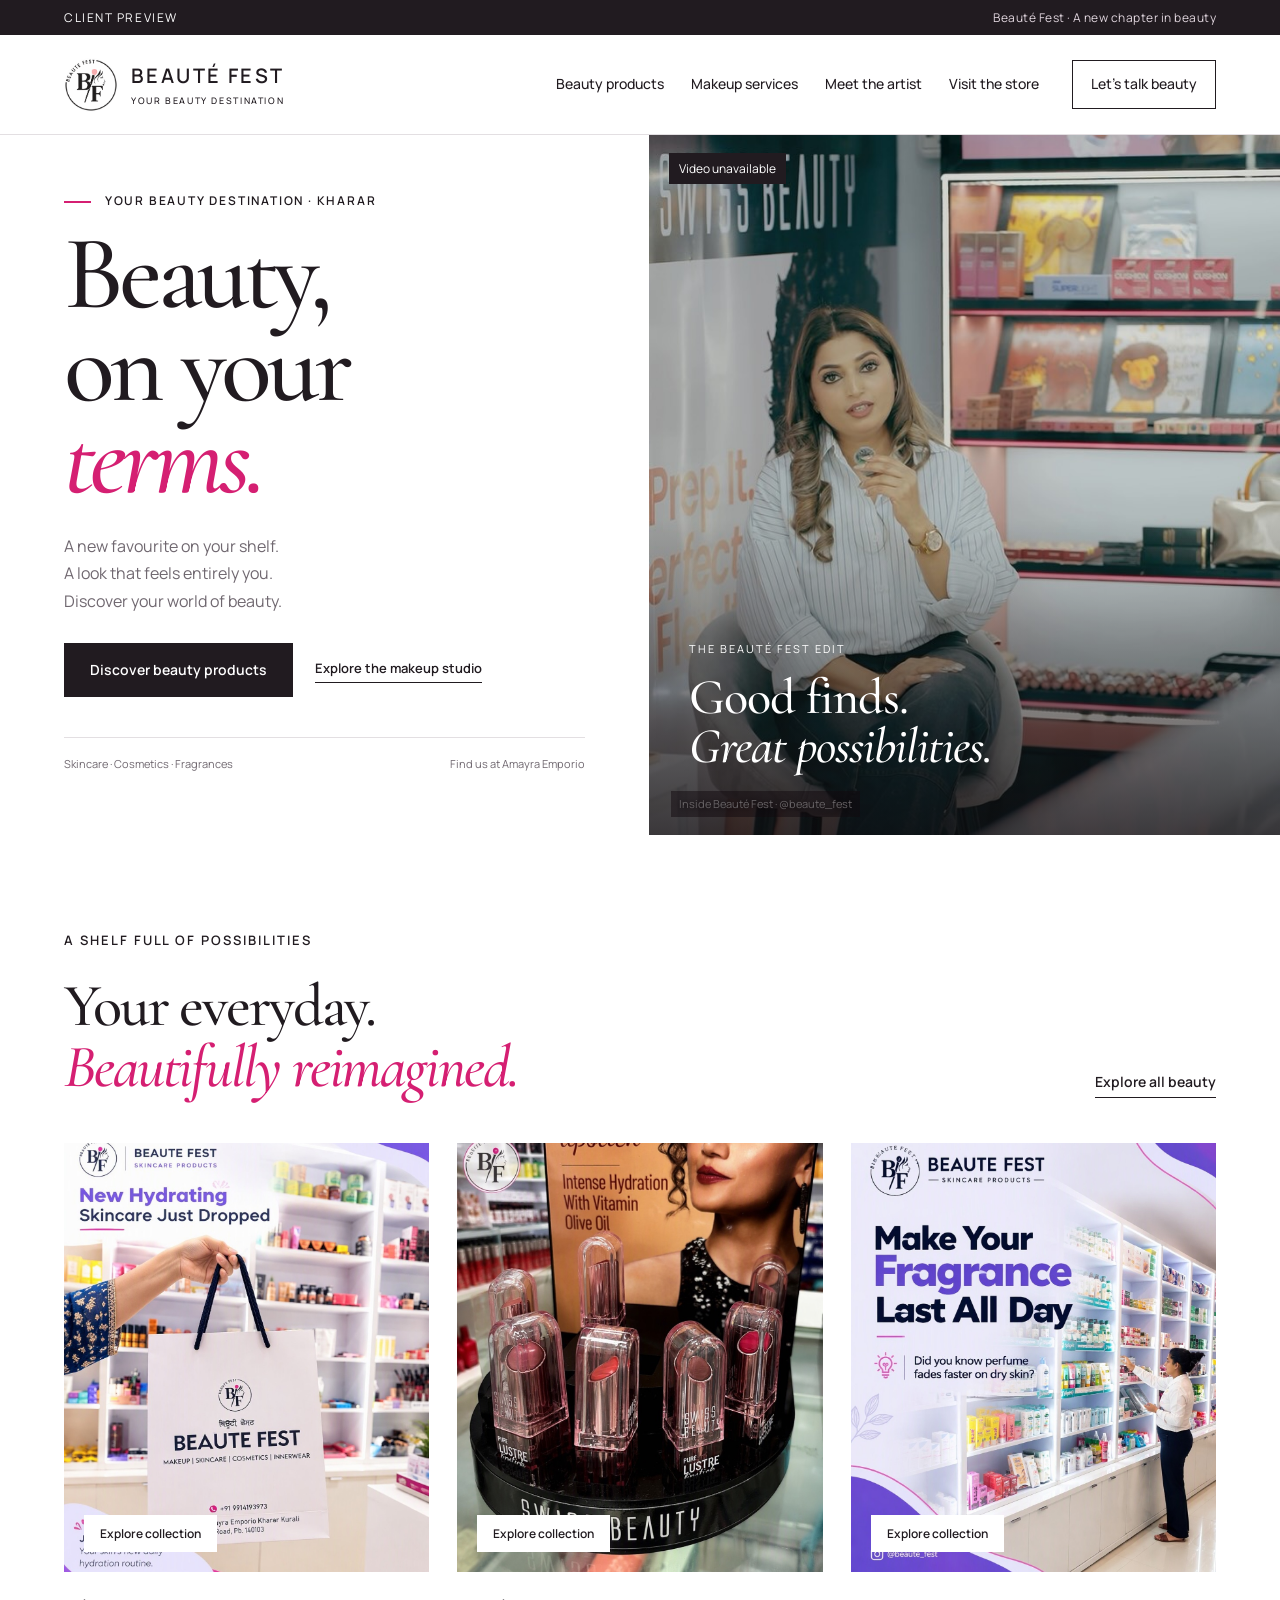
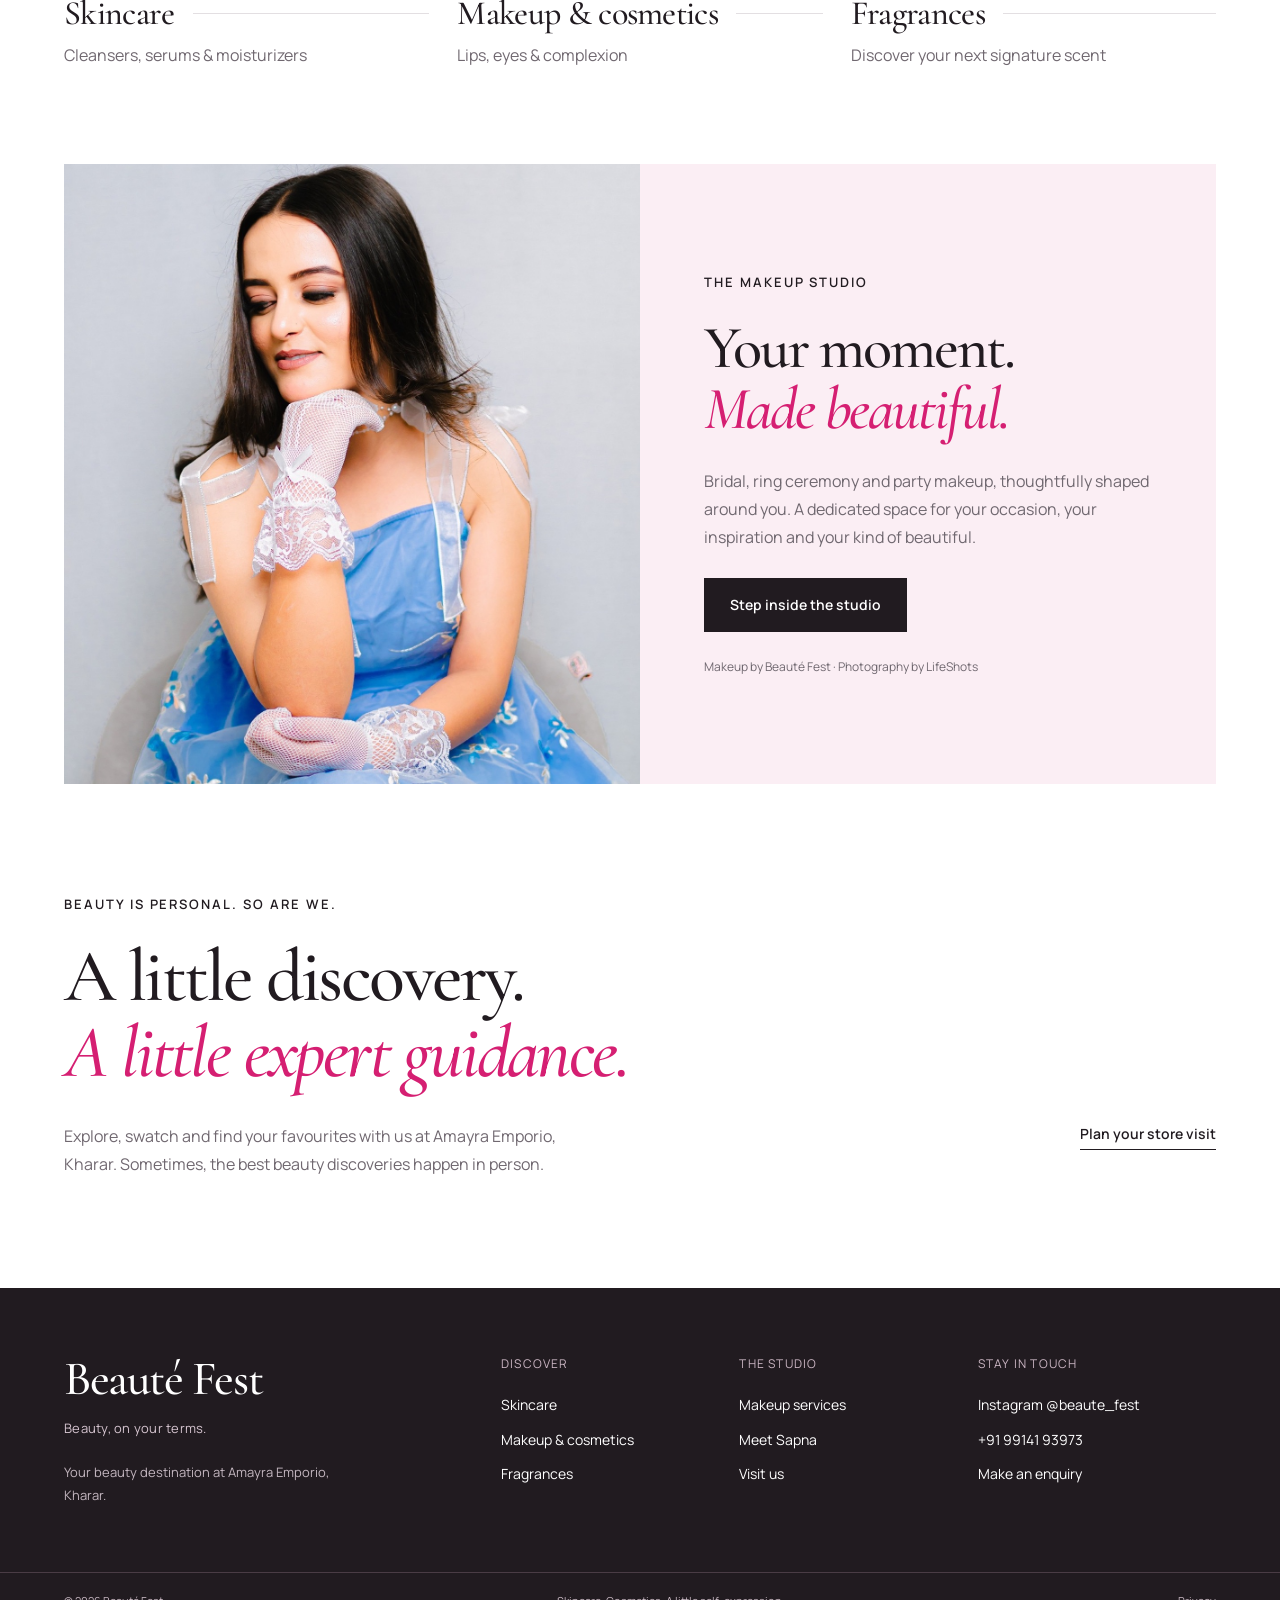
==== commit eb1a6786: "Redesign client preview with editorial styling, contextual Reel backgrounds and dedicated pages" ====
--- a/index.html
+++ b/index.html
@@ -1,13 +1,8 @@
-<!doctype html><html lang="en-IN"><head><meta name="robots" content="noindex,nofollow,noarchive"><meta charset="utf-8"><meta name="viewport" content="width=device-width,initial-scale=1"><title>BeauteFest | Skincare, Cosmetics & Makeup in Kharar</title><meta name="description" content="Discover skincare, cosmetics, makeup and fragrances at BeauteFest, Amayra Emporio, Kharar. Explore beauty favourites in-store and enquire on WhatsApp."><meta name="theme-color" content="#702c49"><meta property="og:title" content="BeauteFest — Your next beauty favourite is here."><meta property="og:description" content="Skincare, makeup, cosmetics and fragrance discoveries at Amayra Emporio, Kharar."><meta property="og:image" content="https://beautefest.in/assets/store.jpg"><meta property="og:type" content="website"><link rel="canonical" href="https://beautefest.in/"><link rel="icon" href="https://raw.githubusercontent.com/anchitsharma15/beautefest/6ca809d77157780846eaf0749ea285a2b4696375/site/favicon.png" type="image/png"><link rel="stylesheet" href="styles.css?v=20261123"><script src="app.js?v=20261123" defer></script><script src="relaunch.js?v=20261123" defer></script><script type="application/ld+json">{"@context": "https://schema.org", "@type": "Store", "name": "BeauteFest", "url": "https://beautefest.in/", "telephone": "+919914193973", "image": "https://beautefest.in/assets/store.jpg", "address": {"@type": "PostalAddress", "streetAddress": "LGF 94, Amayra Emporio, Kharar\u2013Kurali Road", "addressLocality": "Kharar", "addressRegion": "Punjab", "addressCountry": "IN"}, "sameAs": ["https://www.instagram.com/beaute_fest/"]}</script></head><body><div style="padding:12px 20px;background:#3d1d2d;color:white;text-align:center;font:15px/1.5 Arial,sans-serif">REVIEW PREVIEW · Draft changes for approval · beautefest.in remains under maintenance</div><a class="skip" href="#main">Skip to content</a><div class="announcement">Your local beauty destination <span>LGF 94 · Amayra Emporio · Kharar </span></div><header class="header"><a class="brand-logo" href="./" aria-label="BeauteFest home"><img src="https://raw.githubusercontent.com/anchitsharma15/beautefest/6ca809d77157780846eaf0749ea285a2b4696375/site/assets/beautefest-logo.png" alt="Beaute Fest" width="512" height="512"></a><button class="menu-toggle" aria-expanded="false" aria-controls="navigation">Menu ☰</button><nav id="navigation" aria-label="Main navigation"><a href="#skincare">Skincare</a><a href="#makeup">Makeup & cosmetics</a><a href="#products">Explore products</a><a href="#visit">Visit us</a><a class="secondary-nav" href="makeup.html">Makeup services</a><a href="#instagram">Instagram</a><a class="nav-enquire" href="#enquire">Ask the store </a></nav></header>
-<main id="main"><section class="retail-hero"><div class="retail-hero-copy"><p class="eyebrow">Skincare · Cosmetics · Makeup</p><h1>Your next<br>beauty favourite<br><em>is here.</em></h1><p>Good skin days. A new go-to lip. A little everyday glow. Explore beauty discoveries at BeauteFest, your skincare and cosmetics destination in Kharar.</p><div class="actions"><a class="button" href="#products">Explore the beauty edit </a><a class="text-link" href="#visit">Visit our store </a></div><div class="retail-hero-note"><span>DISCOVER · SWATCH · FIND YOUR FAVOURITES</span><span aria-hidden="true">✳</span></div></div><div class="retail-hero-image"><img src="https://raw.githubusercontent.com/anchitsharma15/beautefest/6ca809d77157780846eaf0749ea285a2b4696375/site/assets/store.jpg" alt="BeauteFest skincare and cosmetics shelves inside the Amayra Emporio store" width="1080" height="1350" fetchpriority="high"><span class="retail-image-label">A whole world of beauty. Right here in Kharar.</span></div></section>
-<div class="ticker" aria-hidden="true">SKINCARE FIRST <span>✦</span> MAKEUP MOODS <span>✦</span> EVERYDAY BEAUTY <span>✦</span> FIND YOUR BEAUTEFEST FAVOURITE</div>
-<section class="section product-section" id="products"><div class="section-heading"><div><p class="eyebrow">The BeauteFest beauty edit</p><h2>A shelf full of<br><em>possibilities.</em></h2></div><p>Explore our beauty categories, then drop by to discover your favourites. Looking for something specific? Ask us about the product, shade or size.</p></div><div class="product-toolbar"><div class="filters" role="group" aria-label="Filter product categories"><button class="active" data-filter="all" aria-pressed="true">All beauty</button><button data-filter="skincare" aria-pressed="false">Skincare</button><button data-filter="makeup" aria-pressed="false">Makeup & cosmetics</button><button data-filter="fragrances" aria-pressed="false">Fragrances</button></div><label class="search-label" for="product-search"><span class="sr-only">Search beauty categories</span><input id="product-search" type="search" placeholder="Find a category, e.g. serums" autocomplete="off"></label></div><p id="product-count" class="sr-only" aria-live="polite">3 beauty categories</p><div class="product-grid"><article class="product-card" data-product-category="skincare" data-search="Skincare Explore cleansers, hydrating serums and moisturizers for your beauty shelf. Cleansers · Serums · Moisturizers skincare serum cleanser moisturizer moisturiser hydration"><a class="product-image" href="#enquire" data-enquiry="Skincare products"><img src="https://raw.githubusercontent.com/anchitsharma15/beautefest/6ca809d77157780846eaf0749ea285a2b4696375/site/assets/skincare-products.jpg" alt="Skincare selection shared by BeauteFest on Instagram" width="1080" height="1350" loading="lazy"><span>Explore in store </span></a><div class="product-card-copy"><p class="eyebrow">Skincare</p><h3>A little care. A daily ritual.</h3><p>Explore cleansers, hydrating serums and moisturizers for your beauty shelf.</p><p class="product-tags">Cleansers · Serums · Moisturizers</p><a class="text-link" href="#enquire" data-enquiry="Skincare products">Ask about skincare </a></div></article><article class="product-card" data-product-category="makeup" data-search="Makeup & cosmetics From lip colours and eye essentials to foundations and finishing touches. Lips · Eyes · Face & base lipstick lipsticks eyeliner kajal foundation primer cosmetics"><a class="product-image" href="#enquire" data-enquiry="Makeup / cosmetics"><img src="https://raw.githubusercontent.com/anchitsharma15/beautefest/6ca809d77157780846eaf0749ea285a2b4696375/site/assets/makeup-products.jpg" alt="Makeup & cosmetics selection shared by BeauteFest on Instagram" width="1080" height="1350" loading="lazy"><span>Explore in store </span></a><div class="product-card-copy"><p class="eyebrow">Makeup & cosmetics</p><h3>Find your colour story.</h3><p>From lip colours and eye essentials to foundations and finishing touches.</p><p class="product-tags">Lips · Eyes · Face & base</p><a class="text-link" href="#enquire" data-enquiry="Makeup / cosmetics">Ask about makeup & cosmetics </a></div></article><article class="product-card" data-product-category="fragrances" data-search="Fragrances Explore everyday scents and occasion fragrances in store. Fresh · Floral · Warm perfume perfumes fragrance scents"><a class="product-image" href="#enquire" data-enquiry="Fragrances"><img src="https://raw.githubusercontent.com/anchitsharma15/beautefest/6ca809d77157780846eaf0749ea285a2b4696375/site/assets/fragrance-products.jpg" alt="Fragrances selection shared by BeauteFest on Instagram" width="1080" height="1350" loading="lazy"><span>Explore in store </span></a><div class="product-card-copy"><p class="eyebrow">Fragrances</p><h3>A scent that feels like you.</h3><p>Explore everyday scents and occasion fragrances in store.</p><p class="product-tags">Fresh · Floral · Warm</p><a class="text-link" href="#enquire" data-enquiry="Fragrances">Ask about fragrances </a></div></article></div><div class="empty-products" id="empty-products" hidden><h3>Looking for something specific?</h3><p>We may be able to help in-store. Share the product name or brand with our team.</p><button class="text-link" type="button" id="reset-products">Show all categories </button><a class="text-link" href="#enquire">Ask the store </a></div><p class="collection-note">Our full product catalogue is coming soon. These photographs introduce our beauty categories; contact us to confirm specific products, shades, sizes and prices.</p></section>
-<section class="skin-feature" id="skincare"><div class="skin-feature-copy"><p class="eyebrow">Make room for a little self-care</p><h2>For your skin.<br>For your shelf.<br><em>For every day.</em></h2><p>Meet skincare that fits into your daily ritual. Explore cleansers, hydrating serums, moisturizers and skin-prep essentials at our store.</p><div class="skin-list"><a href="#enquire" data-enquiry="Skincare products" data-product="Cleansers">Cleanse <span>01</span></a><a href="#enquire" data-enquiry="Skincare products" data-product="Hydrating serums">Hydrate <span>02</span></a><a href="#enquire" data-enquiry="Skincare products" data-product="Moisturizers">Moisturize <span>03</span></a></div><a class="button" href="#enquire" data-enquiry="Skincare products">Find your skincare favourites </a></div><div class="skin-feature-image"><img src="https://raw.githubusercontent.com/anchitsharma15/beautefest/6ca809d77157780846eaf0749ea285a2b4696375/site/assets/skincare-products.jpg" alt="Skincare and serum selections on BeauteFest’s shelves" loading="lazy" width="1080" height="1350"></div></section>
-<section class="section makeup-section" id="makeup"><div class="section-heading"><div><p class="eyebrow">A colour for every mood</p><h2>A little swipe.<br><em>A whole new feeling.</em></h2></div><p>Everyday neutrals or a statement shade. Explore lip colours, eye makeup, complexion products and finishing essentials.</p></div><div class="makeup-layout"><div class="makeup-feature-image"><img src="https://raw.githubusercontent.com/anchitsharma15/beautefest/6ca809d77157780846eaf0749ea285a2b4696375/site/assets/makeup-products.jpg" alt="Swiss Beauty Pure Lustre lip colours displayed at BeauteFest" width="1080" height="1350" loading="lazy"></div><div class="makeup-choices"><a href="#enquire" data-enquiry="Makeup / cosmetics" data-product="Lip colours and lipsticks"><span class="makeup-choice-number">01 / LIPS</span><h3>Your next signature lip.</h3><p>Explore soft neutrals, rich colour and lip essentials.</p><span class="text-link">Ask about lip colours </span></a><a href="#enquire" data-enquiry="Makeup / cosmetics" data-product="Eye makeup and eyeliner"><span class="makeup-choice-number">02 / EYES</span><h3>Eyes with a little attitude.</h3><p>Discover eyeliner and eye makeup for your everyday look.</p><span class="text-link">Explore eye essentials </span></a><a href="#enquire" data-enquiry="Makeup / cosmetics" data-product="Foundations and finishing products"><span class="makeup-choice-number">03 / FACE & BASE</span><h3>Build your beauty base.</h3><p>Find complexion and finishing products to complete your routine.</p><span class="text-link">Ask about face makeup </span></a></div></div></section>
-<section class="retail-store" id="store"><div class="retail-store-image"><img src="https://raw.githubusercontent.com/anchitsharma15/beautefest/6ca809d77157780846eaf0749ea285a2b4696375/site/assets/store-advice.jpg" alt="Personalized in-store product assistance at BeauteFest" width="1080" height="1350" loading="lazy"></div><div class="retail-store-copy"><p class="eyebrow">Good finds. A little guidance.</p><h2>Discover it.<br>Try it.<br><em>Make it yours.</em></h2><p>Some favourites are best discovered in person. Step into BeauteFest at Amayra Emporio to explore our skincare, makeup, cosmetics and fragrance selections.</p><p>Need a little help deciding? Our team can guide you through product choices, shades and your everyday beauty routine.</p><a class="button light" href="#visit">Plan your store visit </a></div></section>
-<section class="section fragrance-section"><div><p class="eyebrow">The finishing touch</p><h2>A scent that’s<br><em>so you.</em></h2><p>Fresh for the everyday. Something richer for your evenings. Explore our fragrance selection in person and find the notes you love.</p><a class="text-link" href="#enquire" data-enquiry="Fragrances">Ask about fragrances </a></div><img src="https://raw.githubusercontent.com/anchitsharma15/beautefest/6ca809d77157780846eaf0749ea285a2b4696375/site/assets/fragrance-products.jpg" alt="Fragrance and body-care selections displayed at BeauteFest" width="1080" height="1350" loading="lazy"></section>
-<section class="services-mini" id="services"><div class="mini-photo"><img src="https://raw.githubusercontent.com/anchitsharma15/beautefest/6ca809d77157780846eaf0749ea285a2b4696375/site/assets/beauty-portrait.jpg" alt="Occasion makeup by BeauteFest, photographed by LifeShots" width="1365" height="1707" loading="lazy"></div><div class="mini-copy"><p class="eyebrow">And for your special moments…</p><h2>A little BeauteFest<br><em>for your big day.</em></h2><p>Bridal, ring ceremony and party makeup, with a dedicated space to explore Classic, HD and bridal Airbrush options. Share your occasion and date to discuss your look.</p><div class="actions"><a class="button" href="makeup.html">Explore makeup services</a><a class="text-link" href="https://www.instagram.com/beaute_fest/reel/DcGbmHQuNk2/" target="_blank" rel="noopener noreferrer">See our work </a></div><p class="mini-credit">Makeup by BeauteFest · Photography by <a href="https://www.instagram.com/lifeshots4u/" target="_blank" rel="noopener noreferrer">LifeShots</a></p></div></section>
-<section class="section reel-section" id="instagram"><div class="section-heading"><div><p class="eyebrow">From @beaute_fest</p><h2>Beauty,<br><em>in motion.</em></h2></div><p>A closer look at our work. Watch selected Instagram Reels, or visit our profile for more.</p></div><div class="reel-grid"><article class="reel-card"><div class="reel-player" data-reel="DfrkFTgOZcu"><p class="eyebrow">@beaute_fest</p><h3>From the BeauteFest studio</h3><p>Watch this Reel from our Instagram.</p><button class="button" type="button" data-load-reel>Load Instagram video</button><p class="embed-note">Loading connects to Instagram. Its privacy policy applies.</p></div><a class="text-link" href="https://www.instagram.com/beaute_fest/reel/DfrkFTgOZcu/" target="_blank" rel="noopener noreferrer">Watch on Instagram</a><p class="embed-note">13 November 2026</p></article><article class="reel-card"><div class="reel-player" data-reel="DfkE_H1us0f"><p class="eyebrow">@beaute_fest</p><h3>Makeup in motion</h3><p>Watch this Reel from our Instagram.</p><button class="button" type="button" data-load-reel>Load Instagram video</button><p class="embed-note">Loading connects to Instagram. Its privacy policy applies.</p></div><a class="text-link" href="https://www.instagram.com/beaute_fest/reel/DfkE_H1us0f/" target="_blank" rel="noopener noreferrer">Watch on Instagram</a><p class="embed-note">10 November 2026</p></article><article class="reel-card"><div class="reel-player" data-reel="DfUudvbveCZ"><p class="eyebrow">@beaute_fest</p><h3>The finishing touches</h3><p>Watch this Reel from our Instagram.</p><button class="button" type="button" data-load-reel>Load Instagram video</button><p class="embed-note">Loading connects to Instagram. Its privacy policy applies.</p></div><a class="text-link" href="https://www.instagram.com/beaute_fest/reel/DfUudvbveCZ/" target="_blank" rel="noopener noreferrer">Watch on Instagram</a><p class="embed-note">4 November 2026</p></article></div><p class="collection-note">If a video is unavailable here, use “Watch on Instagram”. Playback depends on Instagram and the post’s visibility.</p><a class="text-link" href="https://www.instagram.com/beaute_fest/" target="_blank" rel="noopener noreferrer">Explore @beaute_fest</a></section>
-<section class="section enquiry-section" id="enquire"><div class="enquiry-intro"><p class="eyebrow">Your next beauty discovery starts here</p><h2>Seen something<br><em>you love?</em></h2><p>Tell us what you’re looking for—a skincare product, your favourite shade or a new scent. Our team will help with current availability, prices and the next steps.</p><a class="text-link" href="tel:+919914193973">Call the store: +91 99141 93973 </a><div class="enquiry-steps"><p><b>01</b> Share the product or category</p><p><b>02</b> Ask about shades, sizes and prices</p><p><b>03</b> Plan your visit with our team</p></div></div><form id="enquiry-form"><label for="service">What are you looking for? <span>Required</span></label><select id="service" name="category" required><option value="">Choose a category</option><option>Skincare products</option><option>Makeup / cosmetics</option><option>Fragrances</option><option>Other product enquiry</option><option>Makeup service</option></select><label for="enquiry-name">Your name <span>Optional</span></label><input id="enquiry-name" name="name" maxlength="70" autocomplete="given-name" placeholder="What should we call you?"><div id="service-date-field" hidden><label for="occasion-date">Occasion date <span>Optional</span></label><input id="occasion-date" name="date" type="date" disabled></div><label for="enquiry-message">The details <span>Optional</span></label><textarea id="enquiry-message" name="message" rows="4" maxlength="600" placeholder="Product name, brand, shade, size—or what you’d like help finding…"></textarea><button class="button" type="submit">Prepare my enquiry </button><p class="form-note">Review your message before opening WhatsApp. This form makes an enquiry; it doesn’t place an order or confirm a booking. <a href="privacy/">Privacy details</a></p><div id="enquiry-review" aria-live="polite" hidden><h3>Your message is ready</h3><p id="enquiry-preview"></p><a class="button" id="whatsapp-send" href="https://wa.me/919914193973" target="_blank" rel="noopener noreferrer">Continue on WhatsApp </a><p class="form-note">You choose whether to send the message in WhatsApp.</p></div><noscript><p><a href="https://wa.me/919914193973">Contact us directly on WhatsApp</a> or call +91 99141 93973.</p></noscript></form></section>
-<section class="section faq-section"><div><p class="eyebrow">Before you drop by</p><h2>A little more<br><em>good to know.</em></h2></div><div class="faq-list"><details><summary>Can I buy skincare and makeup at BeauteFest?</summary><p>Yes. Visit our store at LGF 94, Amayra Emporio, Kharar–Kurali Road to explore skincare, makeup, cosmetics and fragrances. Our team can help you browse the selections.</p></details><details><summary>How can I check a product, shade or price?</summary><p>Send the product name, brand, shade or size on WhatsApp, or call +91 99141 93973. Our team will confirm current availability and pricing.</p></details><details><summary>Can I order and pay on this website?</summary><p>This website helps you explore our categories and contact the store. Purchases, payment options and collection or delivery arrangements should be discussed directly with our team.</p></details><details><summary>Can I get help choosing products in-store?</summary><p>Yes. Come explore the range and ask our team for help with product choices, shades and your everyday beauty routine.</p></details><details><summary>Do you also offer makeup services?</summary><p>Yes. Explore our <a href="makeup.html">dedicated makeup services page</a> for bridal, ring ceremony and party makeup. Contact us for package details, prices and date availability.</p></details><details><summary>When can I visit?</summary><p>Please call or WhatsApp us to confirm current opening hours before visiting Amayra Emporio, Kharar.</p></details></div></section>
-<section class="visit-section" id="visit"><div><p class="eyebrow">Your local skincare & cosmetics destination</p><h2>Your beauty shelf<br><em>starts here.</em></h2><address>BeauteFest · LGF 94, Amayra Emporio<br>Kharar–Kurali Road, Kharar</address><div class="actions"><a class="button light" href="https://www.google.com/maps/search/?api=1&query=Beaute+Fest+LGF+94+Amayra+Emporio+Kharar" target="_blank" rel="noopener noreferrer">Get directions </a><a class="text-link" href="tel:+919914193973">Call the store </a></div></div><div class="visit-side"><span class="visit-flower" aria-hidden="true">✺</span><p>Good things<br>are waiting on the shelf.</p><a href="https://www.instagram.com/beaute_fest/" target="_blank" rel="noopener noreferrer">See what’s new on Instagram </a></div></section></main><footer><div class="footer-top"><a class="brand-logo" href="./" aria-label="BeauteFest home"><img src="https://raw.githubusercontent.com/anchitsharma15/beautefest/6ca809d77157780846eaf0749ea285a2b4696375/site/assets/beautefest-logo.png" alt="Beaute Fest" width="512" height="512"></a><p>Skincare. Cosmetics. Your everyday beauty.</p><a href="https://wa.me/919914193973" target="_blank" rel="noopener noreferrer">Ask the store on WhatsApp </a></div><div class="footer-bottom"><span>© 2026 BeauteFest. All rights reserved.</span><div><a href="#products">Products</a><a href="makeup.html">Makeup services</a><a href="privacy/">Privacy</a><a href="https://www.instagram.com/beaute_fest/" target="_blank" rel="noopener noreferrer">Instagram </a></div></div></footer><a class="floating-enquire" href="#enquire">Ask about a product </a></body></html>+<!doctype html><html lang="en-IN"><head><meta charset="utf-8"><meta name="viewport" content="width=device-width,initial-scale=1"><meta name="robots" content="noindex,nofollow,noarchive"><title>Your beauty destination in Kharar | Beauté Fest</title><meta name="description" content="Discover skincare, cosmetics, fragrances and the Beauté Fest makeup studio at Amayra Emporio, Kharar."><meta name="theme-color" content="#ffffff"><link rel="icon" href="assets/logo.png"><link rel="preload" href="assets/display.ttf" as="font" type="font/ttf" crossorigin><link rel="preload" href="assets/sans-regular.ttf" as="font" type="font/ttf" crossorigin><link rel="stylesheet" href="editorial.css?v=20261123r2"><script src="editorial.js?v=20261123r2" defer></script></head><body><a class="skip" href="#main">Skip to content</a><div class="preview-bar">CLIENT PREVIEW <span>Beauté Fest · A new chapter in beauty</span></div><header class="header"><a class="brand" href="index.html" aria-label="Beauté Fest home"><img src="assets/logo.png" alt="" width="54" height="54"><span>BEAUTÉ FEST<small>YOUR BEAUTY DESTINATION</small></span></a><button class="menu-toggle" type="button" aria-expanded="false" aria-controls="navigation">Menu <span aria-hidden="true">☰</span></button><nav id="navigation" aria-label="Main navigation"><a href="products.html" >Beauty products</a><a href="makeup.html" >Makeup services</a><a href="artist.html" >Meet the artist</a><a href="visit.html" >Visit the store</a><a class="nav-contact" href="contact.html">Let’s talk beauty</a></nav></header><main id="main"><section class="home-hero"><div class="hero-copy"><p class="eyebrow"><span class="pink-rule"></span> YOUR BEAUTY DESTINATION · KHARAR</p><h1>Beauty,<br>on your<br><em>terms.</em></h1><p class="hero-description">A new favourite on your shelf.<br> A look that feels entirely you.<br> Discover your world of beauty.</p><div class="actions"><a class="button" href="products.html">Discover beauty products</a><a class="text-link" href="makeup.html">Explore the makeup studio</a></div><div class="hero-footnote"><span>Skincare · Cosmetics · Fragrances</span><span>Find us at Amayra Emporio</span></div></div><div class="hero-visual"><div class="motion " data-motion>
+      <video muted loop playsinline preload="none" poster="assets/studio-poster.jpg" data-video-src="assets/studio-background.mp4" aria-label="Inside Beauté Fest"></video>
+      <div class="motion-credit"><a href="https://www.instagram.com/beaute_fest/reel/DfrkFTgOZcu/" target="_blank" rel="noopener noreferrer">Inside Beauté Fest · @beaute_fest</a></div>
+      <button class="motion-toggle" type="button" aria-label="Play background video">Play video</button>
+    </div><div class="hero-caption"><span>THE BEAUTÉ FEST EDIT</span><p>Good finds.<br><em>Great possibilities.</em></p></div></div></section>
+<section class="section collection-section"><div class="section-title"><div><p class="eyebrow">A shelf full of possibilities</p><h2>Your everyday.<br><em>Beautifully reimagined.</em></h2></div><a class="text-link" href="products.html">Explore all beauty</a></div><div class="collection-grid"><a class="collection-card" href="skincare.html" data-search="skincare cleansers, serums & moisturizers"><div class="collection-image"><img class="" src="assets/skincare-products.jpg" alt="Skincare at Beauté Fest" loading="lazy" decoding="async"><span>Explore collection</span></div><div class="card-heading"><h3>Skincare</h3><span class="card-line"></span></div><p>Cleansers, serums & moisturizers</p></a><a class="collection-card" href="cosmetics.html" data-search="makeup & cosmetics lips, eyes & complexion"><div class="collection-image"><img class="" src="assets/makeup-products.jpg" alt="Makeup &amp; cosmetics at Beauté Fest" loading="lazy" decoding="async"><span>Explore collection</span></div><div class="card-heading"><h3>Makeup & cosmetics</h3><span class="card-line"></span></div><p>Lips, eyes & complexion</p></a><a class="collection-card" href="fragrances.html" data-search="fragrances discover your next signature scent"><div class="collection-image"><img class="" src="assets/fragrance-products.jpg" alt="Fragrances at Beauté Fest" loading="lazy" decoding="async"><span>Explore collection</span></div><div class="card-heading"><h3>Fragrances</h3><span class="card-line"></span></div><p>Discover your next signature scent</p></a></div></section>
+<section class="studio-feature"><div class="studio-photo"><img class="" src="assets/beauty-portrait.jpg" alt="Occasion makeup by Beauté Fest, photographed by LifeShots" loading="lazy" decoding="async"></div><div class="studio-copy"><p class="eyebrow">The makeup studio</p><h2>Your moment.<br><em>Made beautiful.</em></h2><p>Bridal, ring ceremony and party makeup, thoughtfully shaped around you. A dedicated space for your occasion, your inspiration and your kind of beautiful.</p><a class="button" href="makeup.html">Step inside the studio</a><p class="photo-credit">Makeup by Beauté Fest · Photography by LifeShots</p></div></section>
+<section class="section store-teaser"><p class="eyebrow">Beauty is personal. So are we.</p><h2>A little discovery.<br><em>A little expert guidance.</em></h2><div class="store-teaser-bottom"><p>Explore, swatch and find your favourites with us at Amayra Emporio, Kharar. Sometimes, the best beauty discoveries happen in person.</p><a class="text-link" href="visit.html">Plan your store visit</a></div></section></main><footer><div class="footer-main"><div><a class="footer-wordmark" href="index.html">Beauté Fest<span>Beauty, on your terms.</span></a><p>Your beauty destination at Amayra Emporio, Kharar.</p></div><div><p class="footer-label">Discover</p><a href="skincare.html">Skincare</a><a href="cosmetics.html">Makeup & cosmetics</a><a href="fragrances.html">Fragrances</a></div><div><p class="footer-label">The studio</p><a href="makeup.html">Makeup services</a><a href="artist.html">Meet Sapna</a><a href="visit.html">Visit us</a></div><div><p class="footer-label">Stay in touch</p><a href="https://www.instagram.com/beaute_fest/" target="_blank" rel="noopener noreferrer">Instagram @beaute_fest</a><a href="tel:+919914193973">+91 99141 93973</a><a href="contact.html">Make an enquiry</a></div></div><div class="footer-bottom"><span>© 2026 Beauté Fest</span><span>Skincare. Cosmetics. A little self-expression.</span><a href="privacy.html">Privacy</a></div></footer></body></html>
--- a/editorial.css
+++ b/editorial.css
@@ -0,0 +1,9 @@
+@font-face{font-family:Editorial;src:url('assets/display.ttf') format('truetype');font-weight:500;font-display:swap}@font-face{font-family:Editorial;src:url('assets/display-italic.ttf') format('truetype');font-weight:500;font-style:italic;font-display:swap}@font-face{font-family:Manrope;src:url('assets/sans-regular.ttf') format('truetype');font-weight:400;font-display:swap}@font-face{font-family:Manrope;src:url('assets/sans-medium.ttf') format('truetype');font-weight:500;font-display:swap}@font-face{font-family:Manrope;src:url('assets/sans-semibold.ttf') format('truetype');font-weight:600;font-display:swap}@font-face{font-family:Manrope;src:url('assets/sans-bold.ttf') format('truetype');font-weight:700;font-display:swap}
+:root{--ink:#211b20;--pink:#d51f72;--line:#e3dfe2;--muted:#706870;--soft:#f6f5f6;--rose:#fbeef4;--serif:Editorial,Georgia,serif;--sans:Manrope,Arial,sans-serif}*{box-sizing:border-box}html{scroll-behavior:smooth;scroll-padding-top:110px}body{margin:0;background:white;color:var(--ink);font:16px/1.75 var(--sans);-webkit-font-smoothing:antialiased}a{color:inherit;text-decoration:none}button,input,select,textarea{font:inherit}button,a,input,select,textarea{-webkit-tap-highlight-color:transparent}button,a{touch-action:manipulation}button{cursor:pointer}img{display:block;max-width:100%;width:100%;object-fit:cover}figure,p,h1,h2,h3{margin:0}h1,h2,h3{font-family:var(--serif);font-weight:500;line-height:1.02;letter-spacing:-.035em}h1{font-size:clamp(64px,6.8vw,108px)}h2{font-size:clamp(48px,4.7vw,74px)}h3{font-size:36px;letter-spacing:-.02em}em{font-weight:500;color:var(--pink)}p{max-width:65ch}p+p{margin-top:20px}a:focus-visible,button:focus-visible{outline:2px solid var(--pink);outline-offset:5px}input:focus,select:focus,textarea:focus{outline:2px solid var(--pink);outline-offset:2px}.skip{position:fixed;top:-100px;left:20px;z-index:100;background:#fff;padding:10px}.skip:focus{top:10px}.sr-only{position:absolute;width:1px;height:1px;padding:0;overflow:hidden;clip:rect(0,0,0,0);white-space:nowrap}.preview-bar{background:var(--ink);color:#fff;padding:7px 5vw;font-size:12px;letter-spacing:.13em;display:flex;justify-content:space-between}.preview-bar span{letter-spacing:.04em;color:#dfd4dc}.header{height:100px;display:flex;align-items:center;justify-content:space-between;padding:12px 5vw;border-bottom:1px solid var(--line);background:rgba(255,255,255,.97);position:sticky;top:0;z-index:50;gap:25px}.brand{display:flex;gap:13px;align-items:center;flex-shrink:0}.brand img{width:54px;height:54px;object-fit:contain;border-radius:50%}.brand>span{font-size:20px;letter-spacing:.12em;font-weight:600;line-height:1.3}.brand small{display:block;font-size:9px;letter-spacing:.18em;margin-top:6px;font-weight:500}.header nav{display:flex;align-items:center;gap:27px;font-size:14px;font-weight:500}.header nav a{position:relative;white-space:nowrap;padding:9px 0}.header nav a:not(.nav-contact):after{content:'';position:absolute;bottom:3px;left:0;width:0;height:1px;background:var(--pink);transition:width .2s}.header nav a:hover:after,.header nav a[aria-current=page]:after{width:100%}.header .nav-contact{border:1px solid var(--ink);padding:11px 18px;margin-left:6px}.header .nav-contact:hover{background:var(--ink);color:#fff}.menu-toggle{display:none}.eyebrow{font-size:13px;font-weight:600;text-transform:uppercase;letter-spacing:.15em;line-height:1.6;margin-bottom:24px}.pink-rule{display:inline-block;vertical-align:middle;width:27px;height:2px;background:var(--pink);margin-right:10px}.button{background:var(--ink);color:white;display:inline-flex;justify-content:center;align-items:center;min-height:52px;padding:14px 25px;font-size:14px;font-weight:600;border:1px solid var(--ink);transition:background .2s,border .2s}.button:hover{background:var(--pink);border-color:var(--pink)}.button.light{background:#fff;color:var(--ink);border-color:#fff}.button.light:hover{background:var(--rose)}.text-link{display:inline-block;border-bottom:1px solid currentColor;padding-bottom:3px;font-size:14px;font-weight:600;line-height:1.7;align-self:flex-start}.text-link:hover{color:var(--pink)}.actions{display:flex;gap:26px;align-items:center;flex-wrap:wrap}.home-hero{display:grid;grid-template-columns:1.03fr 1fr;min-height:700px}.hero-copy{padding:56px 5vw 24px;display:flex;flex-direction:column;align-items:flex-start}.hero-copy .eyebrow{font-size:12px;margin-bottom:18px}.hero-copy h1{font-size:clamp(80px,8.2vw,128px);line-height:.88;letter-spacing:-.045em}.hero-copy h1 em{padding-right:10px}.hero-description{margin:28px 0;font-size:16px;color:var(--muted);line-height:1.7}.hero-copy .actions{gap:22px}.hero-copy .text-link{font-size:13px;align-self:center}.hero-footnote{border-top:1px solid var(--line);width:100%;margin-top:40px;padding:16px 0 0;display:flex;justify-content:space-between;gap:15px;font-size:11px;color:var(--muted)}.hero-visual{position:relative;min-width:0;overflow:hidden}.motion{position:relative;overflow:hidden;background:#e5e0e3;isolation:isolate}.motion video{width:100%;height:100%;object-fit:cover;display:block}.hero-visual .motion{height:100%;position:absolute;inset:0}.hero-visual .motion video{object-position:center 32%}.hero-visual:after{content:'';position:absolute;inset:0;pointer-events:none;background:linear-gradient(180deg,transparent 55%,rgba(15,8,12,.7))}.hero-caption{position:absolute;bottom:64px;left:40px;z-index:2;color:#fff;pointer-events:none}.hero-caption>span{font-size:11px;letter-spacing:.18em}.hero-caption p{font:50px/.98 var(--serif);letter-spacing:-.02em;margin-top:12px}.hero-caption em{color:#fff}.motion-credit{position:absolute;z-index:4;bottom:18px;left:22px;right:140px;color:#fff;font-size:11px;line-height:1.5;text-shadow:0 1px 5px #000;background:rgba(20,10,17,.5);padding:5px 8px;width:fit-content;max-width:calc(100% - 155px)}.motion-toggle{position:absolute;z-index:5;right:20px;bottom:20px;border:1px solid rgba(255,255,255,.7);background:rgba(30,19,26,.55);color:#fff;font-size:12px;min-height:38px;padding:6px 13px;backdrop-filter:blur(8px)}.motion-toggle:hover{background:var(--ink)}.section{padding:95px 5vw}.section-title{display:flex;justify-content:space-between;gap:35px;align-items:flex-end;margin-bottom:45px}.section-title>.text-link{align-self:flex-end}.section-title>p{max-width:360px;color:var(--muted)}.collection-grid{display:grid;grid-template-columns:repeat(3,minmax(0,1fr));gap:28px}.collection-image{position:relative;overflow:hidden;aspect-ratio:4/4.7;background:var(--soft)}.collection-image img{height:100%;transition:transform .7s cubic-bezier(.2,.7,.3,1);object-position:center}.collection-card:hover img{transform:scale(1.035)}.collection-image>span{position:absolute;left:20px;bottom:20px;background:#fff;padding:8px 16px;font-size:12px;font-weight:600}.card-heading{display:flex;align-items:center;gap:18px;margin-top:23px}.card-heading h3{font-size:34px;white-space:nowrap}.card-line{height:1px;background:var(--line);flex:1}.collection-card>p{font-size:14px;color:var(--muted);margin-top:9px}.collection-section{background:#fff}.studio-feature{display:grid;grid-template-columns:1fr 1fr;margin:0 5vw;background:var(--rose)}.studio-photo{min-height:620px;position:relative}.studio-photo img{position:absolute;height:100%;object-position:center 27%}.studio-copy{padding:65px 5vw;align-self:center}.studio-copy>p:not(.eyebrow):not(.photo-credit){color:var(--muted);margin:27px 0}.photo-credit{font-size:12px;color:var(--muted);margin-top:25px;line-height:1.6}.store-teaser{padding-top:110px;padding-bottom:110px}.store-teaser h2{font-size:clamp(52px,5.8vw,88px)}.store-teaser-bottom{display:flex;justify-content:space-between;align-items:flex-end;gap:40px;margin-top:32px}.store-teaser-bottom p{max-width:540px;color:var(--muted)}.store-teaser-bottom a{flex-shrink:0}.footer-main{background:var(--ink);color:#fff;display:grid;grid-template-columns:2fr 1fr 1fr 1.2fr;gap:40px;padding:65px 5vw}.footer-wordmark{font-family:var(--serif);font-size:48px;line-height:1.1;letter-spacing:-.03em;display:block}.footer-wordmark span{font-family:var(--sans);display:block;font-size:13px;letter-spacing:.02em;line-height:1.6;margin-top:12px;color:#d5c4cf}.footer-main>div:first-child>p{font-size:13px;color:#c3b6bf;max-width:270px;margin-top:22px}.footer-label{font-size:12px;color:#cbb6c3;text-transform:uppercase;letter-spacing:.1em;margin-bottom:19px}.footer-main>div:not(:first-child)>a{display:block;font-size:13px;margin-bottom:10px;color:#fff}.footer-main a:hover{color:#ffb0d3}.footer-bottom{background:var(--ink);border-top:1px solid #4a3c45;color:#c7b7c1;padding:18px 5vw;display:flex;justify-content:space-between;font-size:11px;gap:20px}.collection-nav{display:flex;justify-content:center;gap:45px;padding:17px 5vw;border-bottom:1px solid var(--line);font-size:13px;background:#fff;overflow:auto}.collection-nav a{white-space:nowrap}.collection-nav a[aria-current=page]{color:var(--pink);border-bottom:1px solid var(--pink)}.page-intro{padding:70px 5vw 65px}.page-intro h1{max-width:1000px}.intro-bottom{display:flex;justify-content:space-between;gap:40px;align-items:flex-end;margin-top:28px}.intro-bottom>p{color:var(--muted);max-width:650px}.no-top{padding-top:0}.collection-tools{border-top:1px solid var(--line);padding-top:30px;margin-bottom:30px;display:flex;align-items:center;justify-content:space-between;gap:25px}.small-display{font-size:36px}.search input{border:0;border-bottom:1px solid #9d9299;outline-offset:3px;padding:12px 0;background:none;min-width:310px;font-size:14px}.collection-note{font-size:13px;color:var(--muted);margin-top:30px;line-height:1.7}.closing{padding:80px 5vw 90px;background:var(--soft);text-align:center;border-top:1px solid var(--line)}.closing p{margin:0 auto 24px;max-width:510px;color:var(--muted)}.closing h2{margin-bottom:24px}.closing .eyebrow{color:var(--ink);margin-bottom:20px}.category-hero{display:grid;grid-template-columns:1fr 1fr;min-height:650px}.category-hero>div:first-child{padding:75px 5vw;align-self:center}.category-hero h1{font-size:clamp(60px,6vw,92px)}.category-hero p:not(.eyebrow){margin:27px 0;max-width:490px;color:var(--muted)}.category-photo{position:relative;min-height:600px}.category-photo img{position:absolute;height:100%;object-fit:cover}.caption-line{display:block;font-size:12px;color:var(--muted);margin-top:27px}.detail-grid{display:grid;grid-template-columns:repeat(3,minmax(0,1fr));gap:45px;margin-top:40px}.detail-grid article{border-top:1px solid var(--ink);padding-top:26px}.detail-grid article p{margin:20px 0;color:var(--muted)}.detail-grid .text-link{font-size:13px}.motion-feature{display:grid;grid-template-columns:1fr 1fr;background:var(--soft)}.motion-feature-copy{padding:70px 7vw 70px 5vw;align-self:center}.motion-feature-copy>p:not(.eyebrow){margin:26px 0;color:var(--muted)}.motion-feature>.motion{height:680px}.motion-feature video{object-position:50% 34%}.fragrance-note{background:var(--ink);color:#fff;padding:90px 5vw;position:relative}.fragrance-note h2{font-size:clamp(64px,6vw,96px)}.fragrance-note em{color:#ffc0da}.fragrance-note p:not(.eyebrow){margin:30px 0;max-width:480px;color:#d9ced5}.service-hero{display:grid;grid-template-columns:1fr 1fr;background:#fff}.service-hero-copy{padding:65px 5vw;align-self:center}.service-hero-copy h1{font-size:clamp(64px,6.3vw,96px)}.service-hero-copy>p:not(.eyebrow){margin:30px 0;color:var(--muted);max-width:500px}.service-hero-copy>.text-link{margin-left:22px}.service-hero figure{position:relative;min-height:730px}.service-hero img{height:100%;position:absolute;object-position:center 25%}.service-hero figcaption{position:absolute;bottom:0;left:0;right:0;padding:10px 20px;background:rgba(255,255,255,.9);font-size:11px}.occasion-grid{display:grid;grid-template-columns:repeat(3,minmax(0,1fr));gap:25px}.occasion-card{padding:35px 28px;border:1px solid var(--line);min-height:320px;display:flex;flex-direction:column;transition:background .2s}.occasion-card:nth-child(2){background:var(--rose)}.occasion-card:hover{background:var(--ink);color:#fff}.occasion-card:hover em{color:#ffb0d3}.occasion-card .eyebrow{font-size:12px}.occasion-card h3{font-size:41px;line-height:1.02}.occasion-card>p:not(.eyebrow){font-size:13px;color:var(--muted);margin:22px 0}.occasion-card:hover>p{color:#dfcbd7}.occasion-card .text-link{margin-top:auto;font-size:13px}.finish-section{background:var(--soft)}.service-detail-layout{display:grid;grid-template-columns:1fr 1.1fr;gap:7vw;border-top:1px solid var(--line);padding-top:45px}.service-detail-photo img{height:620px;object-position:50% 25%}.service-detail-layout>div:last-child{align-self:center}.package-list{margin:28px 0}.package-list>div{display:flex;justify-content:space-between;align-items:center;border-bottom:1px solid var(--line);padding:19px 0;gap:20px}.package-list h3{font-size:32px}.service-detail-layout p{color:var(--muted)}details{border-top:1px solid var(--line);border-bottom:1px solid var(--line);margin-top:25px;padding:18px 0}summary{font-size:14px;font-weight:600;cursor:pointer}details p{font-size:14px;padding-top:18px}.artist-hero{display:grid;grid-template-columns:1.1fr 1fr;background:var(--soft)}.artist-hero>div:first-child{padding:70px 5vw;align-self:center}.artist-hero h1{font-size:clamp(66px,6.5vw,100px)}.artist-hero p:not(.eyebrow){margin:28px 0;color:var(--muted);max-width:500px}.artist-hero>.motion{height:730px}.artist-hero video{object-position:50% 28%}.artist-story{display:grid;grid-template-columns:1fr 1fr;gap:7vw;align-items:center}.artist-story>div>p:not(.eyebrow){margin:25px 0;color:var(--muted)}.certificate{padding:18px;border:1px solid var(--line);background:var(--soft)}.certificate img{height:auto;object-fit:contain}.certificate figcaption{font-size:12px;margin-top:18px;color:var(--muted)}.visit-hero{display:grid;grid-template-columns:1fr 1fr}.visit-hero>div{padding:70px 5vw;align-self:center}.visit-hero h1{font-size:clamp(70px,7vw,108px)}.visit-hero p:not(.eyebrow){color:var(--muted);margin:30px 0;max-width:480px}.visit-hero>img{height:740px;object-position:50% 40%}.visit-details{display:grid;grid-template-columns:1.1fr 1fr 1fr;gap:45px}.visit-details h2{font-size:60px}.visit-address h3{font-size:32px}.visit-address address{font-style:normal;margin:20px 0}.visit-address p{font-size:14px;color:var(--muted);margin-bottom:22px}.visit-address .text-link{display:table;margin-bottom:17px}.advice-photo img{height:420px}.contact-layout{display:grid;grid-template-columns:1fr 1fr;gap:9vw}.contact-info{border-top:1px solid var(--line);padding-top:35px}.contact-info h2{font-size:52px}.contact-info>p{margin:25px 0;color:var(--muted)}.contact-info .text-link{display:table;margin-top:18px}form{border-top:1px solid var(--ink);padding-top:22px}form label{display:block;font-size:14px;font-weight:500;margin:20px 0 9px}form label span{color:var(--muted);font-weight:400}form input,form select,form textarea{width:100%;border:1px solid #cbc2c8;background:#fff;border-radius:0;color:var(--ink);padding:13px 15px;font-size:16px;min-width:0}form textarea{resize:vertical}form select{appearance:none;padding-right:42px;background-image:url("data:image/svg+xml,%3Csvg width='16' height='16' viewBox='0 0 16 16' xmlns='http://www.w3.org/2000/svg'%3E%3Cpath d='m3 6 5 5 5-5' fill='none' stroke='%23211b20'/%3E%3C/svg%3E");background-repeat:no-repeat;background-position:right 16px center}form .button{margin-top:25px}.form-note{font-size:12px;color:var(--muted);margin-top:18px}.form-note a{text-decoration:underline}#enquiry-review{margin-top:30px;padding:26px;background:var(--rose)}#enquiry-review h3{font-size:30px}#enquiry-message{white-space:pre-wrap;font-size:14px;margin-top:20px}.prose{max-width:950px}.prose h2{font-size:36px;margin:30px 0 18px}.prose p{color:var(--muted)}.prose a{border-bottom:1px solid}.motion.error:after{content:'Video unavailable';position:absolute;top:18px;left:20px;padding:5px 10px;color:white;background:var(--ink);font-size:12px}[hidden]{display:none!important}
+@media(min-width:1600px){.home-hero{min-height:820px}.hero-copy{padding-top:75px}.hero-description{font-size:18px}.hero-footnote{margin-top:60px}.hero-caption p{font-size:65px}}
+@media(max-width:1150px){.header{padding-left:4vw;padding-right:4vw;gap:15px}.brand>span{font-size:17px}.brand img{width:48px;height:48px}.header nav{gap:17px;font-size:12px}.header .nav-contact{padding:10px 12px}.home-hero{min-height:650px}.hero-copy{padding-top:45px}.hero-copy .actions{align-items:flex-start;flex-direction:column;gap:16px}.hero-copy .text-link{align-self:flex-start}.hero-footnote{font-size:10px;flex-direction:column;gap:3px;margin-top:25px}.hero-caption{left:25px}.collection-grid{gap:20px}.card-heading h3{font-size:29px;white-space:normal}.occasion-card{padding:28px 22px}.occasion-card h3{font-size:35px}.service-hero-copy>.text-link{display:table;margin:22px 0 0}.visit-details{grid-template-columns:1fr 1fr}.advice-photo{display:none}.footer-main{grid-template-columns:1.5fr 1fr 1fr;gap:30px}.footer-main>div:last-child{grid-column:2/4}.hero-copy .eyebrow{font-size:10px}.section{padding-top:75px;padding-bottom:75px}.no-top{padding-top:0}.service-hero figure{min-height:660px}.category-hero>div:first-child{padding-top:55px;padding-bottom:55px}}
+@media(max-width:850px){.header{height:84px}.header nav{display:none;position:absolute;left:0;right:0;top:84px;background:white;border-bottom:1px solid var(--line);padding:24px 6vw;box-shadow:0 15px 20px #211b2010;align-items:stretch}.header nav.open{display:flex;flex-direction:column;gap:10px;font-size:16px}.header .nav-contact{margin:8px 0 0;text-align:center;padding:12px}.menu-toggle{display:flex;align-items:center;gap:12px;background:none;border:0;font-size:14px;padding:12px 0 12px 15px}.menu-toggle span{font-size:18px}.preview-bar{font-size:10px;padding:6px 5vw}.preview-bar span{font-size:10px}.home-hero{min-height:620px;grid-template-columns:1fr 1fr}.hero-copy h1{font-size:83px}.hero-copy .eyebrow{max-width:225px;font-size:10px}.hero-description{font-size:14px}.hero-copy .button{font-size:12px;padding:12px 17px}.hero-copy .text-link{font-size:12px}.hero-caption p{font-size:38px}.hero-caption>span{font-size:9px}.hero-footnote{font-size:10px}.collection-image{aspect-ratio:3/4}.card-heading h3{font-size:26px}.collection-card>p{font-size:12px}.collection-image>span{font-size:11px;left:12px;bottom:12px;padding:7px 10px}.section-title>p{max-width:270px;font-size:14px}.studio-photo{min-height:540px}.studio-copy{padding:40px 5vw}.studio-copy h2{font-size:49px}.studio-copy p:not(.eyebrow){font-size:14px}.studio-copy .photo-credit{font-size:11px}.studio-copy .button{font-size:12px;padding:12px 18px}.eyebrow{font-size:12px}.footer-main{grid-template-columns:1fr 1fr}.footer-main>div:last-child{grid-column:auto}.footer-main>div:first-child{grid-column:1/3}.footer-bottom>span:nth-child(2){display:none}.collection-nav{justify-content:flex-start;gap:30px}.page-intro{padding:55px 5vw}.category-hero{min-height:600px}.category-hero h1{font-size:62px}.category-photo{min-height:600px}.category-hero>div:first-child{padding:40px 5vw}.category-hero p:not(.eyebrow){font-size:14px}.detail-grid{gap:25px}.detail-grid h3{font-size:32px}.detail-grid p{font-size:14px}.motion-feature>.motion{height:580px}.motion-feature h2{font-size:52px}.motion-feature-copy{padding:45px 5vw}.motion-feature-copy p:not(.eyebrow){font-size:14px}.service-hero-copy h1{font-size:65px}.service-hero-copy{padding:45px 5vw}.service-hero-copy p:not(.eyebrow){font-size:14px}.service-hero figure{min-height:600px}.occasion-grid{grid-template-columns:1fr}.occasion-card{min-height:0;padding:32px;display:grid;grid-template-columns:1fr 1fr;column-gap:30px}.occasion-card>.eyebrow{grid-column:1/3;margin-bottom:16px}.occasion-card h3{grid-row:2/4;font-size:42px}.occasion-card>p:not(.eyebrow){margin:0 0 20px}.occasion-card>.text-link{align-self:end;justify-self:start}.service-detail-layout{gap:5vw}.service-detail-photo img{height:600px}.service-detail-layout h2{font-size:50px}.service-detail-layout p{font-size:14px}.package-list>div{align-items:flex-start;flex-direction:column;gap:8px}.artist-hero h1{font-size:65px}.artist-hero p:not(.eyebrow){font-size:14px}.artist-hero>.motion{height:650px}.artist-story{grid-template-columns:1fr;gap:40px}.certificate{max-width:720px}.visit-hero h1{font-size:76px}.visit-hero>img{height:670px}.contact-layout{gap:6vw}.contact-info h2{font-size:44px}.contact-info p{font-size:14px}}
+@media(max-width:600px){h1{font-size:62px}h2{font-size:48px}body{font-size:16px}.header{padding:10px 6vw}.brand>span{font-size:17px}.brand small{font-size:8px}.brand{gap:10px}.brand img{width:46px;height:46px}.preview-bar{padding:6px 6vw;font-size:9px;letter-spacing:.1em}.preview-bar span{font-size:9px;max-width:220px;letter-spacing:0}.home-hero{display:flex;flex-direction:column}.hero-copy{padding:38px 6vw 25px}.hero-copy .eyebrow{max-width:none;font-size:10px;margin-bottom:22px}.hero-copy h1{font-size:87px;line-height:.9}.hero-copy h1 br:nth-of-type(2){display:none}.hero-copy h1 em:before{content:' '}.hero-description{font-size:15px;margin:24px 0}.hero-description br{display:none}.hero-copy .actions{gap:17px;align-items:flex-start}.hero-copy .button,.hero-copy .text-link{font-size:13px}.hero-footnote{display:none}.hero-visual{height:122vw;max-height:600px;min-height:440px;margin:12px 6vw 0}.hero-visual .motion{height:100%}.hero-caption{bottom:69px;left:23px}.hero-caption p{font-size:46px}.hero-caption>span{font-size:10px}.motion-credit{font-size:10px;bottom:18px;left:14px;max-width:calc(100% - 140px);right:125px}.motion-toggle{right:14px;font-size:11px;bottom:18px;padding:6px 11px}.section{padding:58px 6vw}.section-title{display:block;margin-bottom:30px}.section-title>.text-link{margin-top:22px}.section-title>p{margin-top:23px;max-width:none;font-size:15px}.section-title h2{font-size:47px}.eyebrow{font-size:11px;margin-bottom:20px}.collection-grid{grid-template-columns:1fr;gap:35px}.collection-image{aspect-ratio:1/1.1}.collection-image>span{font-size:12px;left:18px;bottom:18px;padding:8px 15px}.card-heading{margin-top:19px}.card-heading h3{font-size:34px}.collection-card>p{font-size:14px;margin-top:6px}.studio-feature{display:flex;flex-direction:column;margin:0 6vw}.studio-photo{min-height:0;height:115vw;max-height:580px}.studio-copy{padding:37px 25px 40px}.studio-copy h2{font-size:49px}.studio-copy p:not(.eyebrow){font-size:15px}.studio-copy .photo-credit{font-size:11px}.studio-copy .button{font-size:13px}.store-teaser h2{font-size:52px}.store-teaser-bottom{display:block;margin-top:24px}.store-teaser-bottom>p{font-size:15px}.store-teaser-bottom>.text-link{margin-top:25px}.footer-main{padding:48px 6vw;gap:30px 22px}.footer-wordmark{font-size:45px}.footer-main>div:first-child{margin-bottom:8px}.footer-main>div:last-child{grid-column:1/3}.footer-main>div>a{font-size:13px}.footer-bottom{padding:18px 6vw;font-size:10px}.collection-nav{padding:14px 6vw;gap:26px;font-size:12px}.page-intro{padding:44px 6vw}.page-intro h1{font-size:59px}.intro-bottom{display:block;margin-top:23px}.intro-bottom p{font-size:15px}.intro-bottom .button{margin-top:24px}.no-top{padding-top:0}.collection-tools{display:block;margin-bottom:25px;padding-top:24px}.collection-tools h2{font-size:33px}.search{display:block;margin-top:15px}.search input{width:100%;min-width:0;font-size:16px}.collection-note{font-size:12px;margin-top:25px}.closing{padding:55px 6vw 65px}.closing p{font-size:15px}.closing .eyebrow{font-size:11px}.category-hero{display:flex;flex-direction:column}.category-hero>div:first-child{padding:43px 6vw}.category-hero h1{font-size:61px}.category-hero p:not(.eyebrow){font-size:16px;margin:25px 0}.category-photo{min-height:0;height:115vw;max-height:560px;margin:0 6vw}.detail-grid{grid-template-columns:1fr;gap:32px;margin-top:30px}.detail-grid h3{font-size:37px}.detail-grid p{font-size:16px;margin:16px 0}.detail-grid .text-link{font-size:14px}.motion-feature{grid-template-columns:1fr}.motion-feature-copy{padding:48px 6vw}.motion-feature h2{font-size:53px}.motion-feature-copy p:not(.eyebrow){font-size:16px}.motion-feature>.motion{height:145vw;max-height:730px}.fragrance-note{padding:60px 6vw}.fragrance-note h2{font-size:60px}.fragrance-note p:not(.eyebrow){font-size:16px}.service-hero{display:flex;flex-direction:column}.service-hero-copy{padding:44px 6vw}.service-hero-copy h1{font-size:66px}.service-hero-copy p:not(.eyebrow){font-size:16px;margin:25px 0}.service-hero-copy>.text-link{font-size:14px}.service-hero figure{min-height:0;height:125vw;max-height:630px;margin:0 6vw}.service-hero figcaption{font-size:10px}.occasion-card{display:block;padding:28px 25px}.occasion-card .eyebrow{font-size:11px}.occasion-card h3{font-size:44px}.occasion-card>p:not(.eyebrow){margin:25px 0}.occasion-card .text-link{font-size:14px}.service-detail-layout{grid-template-columns:1fr;gap:35px;padding-top:30px}.service-detail-photo img{height:115vw;max-height:580px}.service-detail-layout h2{font-size:52px}.service-detail-layout p{font-size:16px}.package-list>div{flex-direction:row;align-items:center;padding:21px 0}.package-list h3{font-size:33px}.package-list .text-link{font-size:13px}.service-detail-layout .photo-credit{font-size:11px}.artist-hero{grid-template-columns:1fr}.artist-hero>div:first-child{padding:44px 6vw}.artist-hero h1{font-size:64px}.artist-hero p:not(.eyebrow){font-size:16px}.artist-hero>.motion{height:145vw;max-height:680px;margin:0 6vw 25px}.artist-story h2{font-size:50px}.certificate{padding:12px}.certificate figcaption{font-size:11px}.visit-hero{grid-template-columns:1fr}.visit-hero>div{padding:44px 6vw}.visit-hero h1{font-size:73px}.visit-hero p:not(.eyebrow){font-size:16px}.visit-hero>img{width:88%;height:115vw;max-height:560px;margin:0 6vw}.visit-details{grid-template-columns:1fr;gap:35px}.visit-details h2{font-size:52px}.visit-address p{font-size:16px}.contact-layout{grid-template-columns:1fr;gap:40px}.contact-info{padding-top:25px}.contact-info h2{font-size:46px}.contact-info p{font-size:16px}.form-note{font-size:12px}#enquiry-review{padding:23px 18px}#enquiry-review .button{font-size:13px;padding:14px 18px}.prose h2{font-size:34px}}
+.hero-description,.collection-card>p,.studio-copy>p:not(.eyebrow):not(.photo-credit),.category-hero p:not(.eyebrow),.detail-grid p,.motion-feature-copy>p:not(.eyebrow),.service-hero-copy>p:not(.eyebrow),.service-detail-layout p:not(.photo-credit),.artist-hero p:not(.eyebrow),.contact-info>p,.section-title>p,.store-teaser-bottom>p{font-size:16px}.header nav{font-size:14px}.footer-main>div:not(:first-child)>a{font-size:14px}.collection-card .card-heading h3{line-height:1.1}
+@media(min-width:851px) and (max-width:1150px){.header nav{font-size:12px}}
+@media(prefers-reduced-motion:reduce){html{scroll-behavior:auto}*,*:before,*:after{transition:none!important;animation:none!important}}
